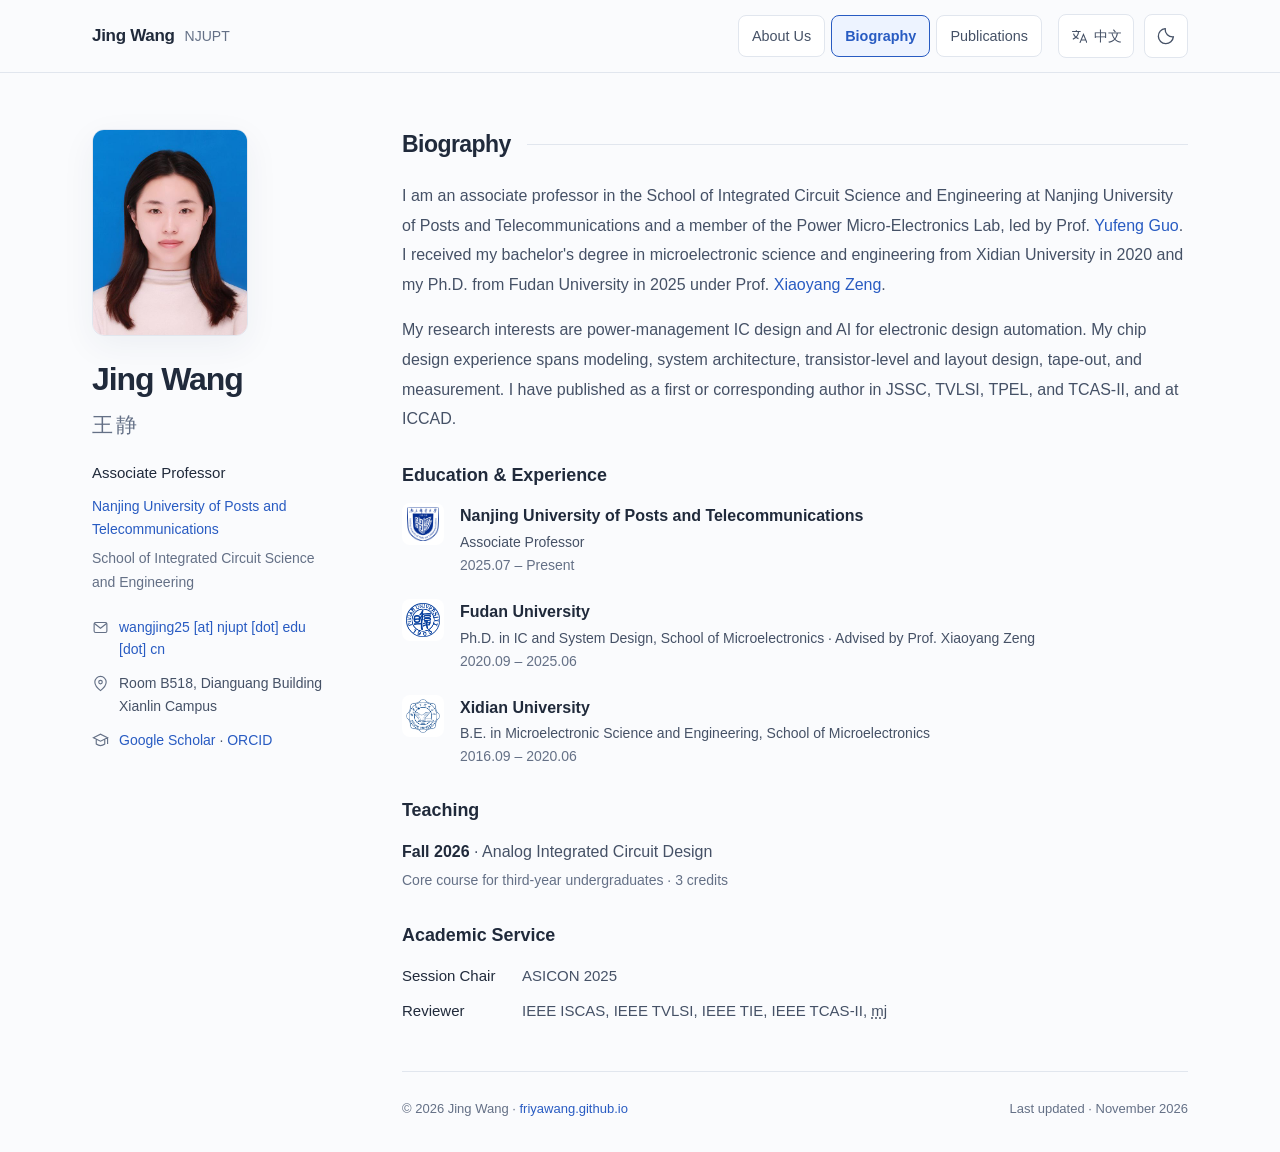
==== biography/index.html @ 891da5ff "Split the site into About, Biography and Publications with shared header navigation" ====
<!DOCTYPE html>
<html lang="en" data-theme="light" data-lang="en">
<head>
  <meta charset="utf-8">
  <meta name="viewport" content="width=device-width, initial-scale=1">
  <meta name="description" content="Biography, education, teaching, and academic service of Jing Wang, associate professor at NJUPT.">
  <meta name="color-scheme" content="light dark">
  <meta name="theme-color" content="#fafbfd">
  <meta property="og:type" content="profile">
  <meta property="og:title" content="Biography · 个人简介 | Jing Wang">
  <meta property="og:description" content="Biography, education, teaching, and academic service of Jing Wang, associate professor at NJUPT.">
  <meta property="og:url" content="https://friyawang.github.io/biography/">
  <meta property="og:image" content="https://friyawang.github.io/images/wj-avatar.jpg">
  <meta name="twitter:card" content="summary">
  <link rel="canonical" href="https://friyawang.github.io/biography/">
  <title>Biography · 个人简介 | Jing Wang</title>
  
  <script>
  (() => {
    let theme = 'system', lang = 'en';
    try { theme = localStorage.getItem('jw-theme') || theme; lang = localStorage.getItem('jw-language') || lang; } catch (_) {}
    if (!['light','dark','system'].includes(theme)) theme = 'system';
    if (!['en','zh'].includes(lang)) lang = 'en';
    const root = document.documentElement;
    root.dataset.themePreference = theme;
    root.dataset.theme = theme === 'system' ? (window.matchMedia('(prefers-color-scheme: dark)').matches ? 'dark' : 'light') : theme;
    root.dataset.lang = lang;
    root.lang = lang === 'zh' ? 'zh-CN' : 'en';
  })();
  </script>
  <style>
    :root { color-scheme:light; --bg:#fafbfd; --surface:#fff; --ink:#202a3b; --text:#455166; --muted:#647086; --line:#e1e6ee; --accent:#285bc2; --accent-soft:#edf3ff; --hover:#f0f3f8; --shadow:0 10px 34px rgba(23,43,77,.06); --tag:#f0f3f7; }
    :root[data-theme="dark"] { color-scheme:dark; --bg:#121720; --surface:#19212d; --ink:#eaf0f8; --text:#bac5d6; --muted:#93a1b7; --line:#2d3746; --accent:#91b8ff; --accent-soft:#202f48; --hover:#202a38; --shadow:0 10px 34px rgba(0,0,0,.12); --tag:#222d3c; }
    *,*::before,*::after { box-sizing:border-box; }
    html { scroll-behavior:smooth; scroll-padding-top:100px; }
    body { margin:0; font-family:-apple-system,BlinkMacSystemFont,"Segoe UI",Inter,"Noto Sans",Arial,"PingFang SC","Microsoft YaHei",sans-serif; font-size:16px; line-height:1.75; background:var(--bg); color:var(--text); -webkit-font-smoothing:antialiased; }
    button { font:inherit; }
    a { color:var(--accent); text-decoration:none; text-underline-offset:4px; }
    a:hover { text-decoration:underline; }
    button,a { -webkit-tap-highlight-color:transparent; }
    :focus-visible { outline:3px solid var(--accent); outline-offset:4px; border-radius:4px; }
    p { margin:0 0 16px; }
    strong { color:var(--ink); font-weight:600; }
    h1,h2,h3,h4,h5 { color:var(--ink); font-weight:650; }
    [data-lang="en"] .lang-zh,[data-lang="zh"] .lang-en { display:none !important; }
    .skip-link { position:fixed; left:20px; top:-80px; z-index:20; background:var(--surface); padding:10px 16px; border:1px solid var(--line); }
    .skip-link:focus { top:12px; }
    .topbar { position:sticky; top:0; z-index:10; background:var(--bg); border-bottom:1px solid var(--line); }
    .topbar-inner { max-width:1160px; margin:auto; min-height:72px; padding:12px 32px; display:flex; align-items:center; gap:16px; }
    .wordmark { color:var(--ink); font-weight:650; font-size:17px; letter-spacing:-.3px; white-space:nowrap; }
    .wordmark span { margin-left:10px; color:var(--muted); font-size:14px; font-weight:400; letter-spacing:0; }
    .page-nav { display:flex; align-items:center; gap:6px; margin-inline-start:auto; }
    .page-nav a { display:flex; justify-content:center; align-items:center; min-height:42px; padding:5px 13px; border:1px solid var(--line); border-radius:8px; background:var(--surface); color:var(--text); font-size:.9rem; font-weight:500; line-height:1.25; text-align:center; }
    .page-nav a:hover { color:var(--accent); border-color:var(--accent); text-decoration:none; }
    .page-nav a[aria-current="page"] { color:var(--accent); border-color:var(--accent); background:var(--accent-soft); font-weight:650; }
    .toolbar { display:flex; align-items:center; gap:10px; }
    .control { display:flex; align-items:center; gap:7px; min-height:44px; padding:5px 11px; color:var(--text); background:var(--surface); border:1px solid var(--line); border-radius:8px; cursor:pointer; font-size:14px; }
    .control:hover { background:var(--hover); }
    .control svg { width:17px; height:17px; stroke:currentColor; fill:none; stroke-width:1.6; flex:none; }
    .theme-toggle { width:44px; height:44px; padding:0; justify-content:center; }
    .theme-toggle svg { width:20px; height:20px; }
    .theme-icon-sun { display:none; }
    [data-theme="dark"] .theme-icon-sun { display:block; }
    [data-theme="dark"] .theme-icon-moon { display:none; }
    .layout { max-width:1160px; margin:0 auto; padding:56px 32px 0; display:grid; grid-template-columns:238px minmax(0,1fr); gap:72px; align-items:start; }
    .profile { position:sticky; top:112px; }
    .portrait { display:block; width:156px; height:auto; max-width:100%; border-radius:12px; border:1px solid var(--line); margin:0 0 24px; box-shadow:var(--shadow); }
    .profile h1 { font-size:32px; line-height:1.2; letter-spacing:-1.1px; margin:0 0 8px; }
    .native-name { font-size:21px; font-weight:400; letter-spacing:.12em; color:var(--muted); margin:0 0 18px; }
    .position { font-size:15px; line-height:1.65; color:var(--ink); margin:0 0 9px; }
    .affiliation { font-size:14px; line-height:1.65; margin-bottom:22px; }
    .affiliation .school { display:block; color:var(--muted); margin-top:6px; }
    .contact-list { display:grid; gap:12px; font-style:normal; font-size:14px; line-height:1.6; }
    .contact-line { display:flex; gap:10px; align-items:flex-start; }
    .contact-line svg { width:17px; height:17px; margin-top:3px; flex:none; fill:none; stroke:var(--muted); stroke-width:1.6; }
    .contact-line a { overflow-wrap:anywhere; }
    main { min-width:0; }
    section { margin:0 0 46px; }
    .section-title { font-size:23px; line-height:1.35; letter-spacing:-.55px; margin:0 0 21px; display:flex; align-items:center; gap:16px; }
    .section-title::after { content:""; height:1px; flex:1; background:var(--line); }
    .intro { font-size:16px; line-height:1.85; }
    .research-heading { margin:24px 0 8px; font-size:1.08rem; }
    .research-list { margin:0; padding-inline-start:1.6em; font-size:1rem; }
    .research-list li { padding-inline-start:.25em; margin-bottom:8px; }
    .research-list li::marker { color:var(--muted); }
    .opportunities { border-left:3px solid var(--accent); padding:14px 18px; background:var(--accent-soft); border-radius:0 8px 8px 0; margin-top:24px; }
    .opportunities h3 { font-size:16px; margin:0 0 5px; }
    .opportunities p { font-size:1rem; line-height:1.75; margin:0; }
    .opportunities p + p { margin-top:8px; }
    .news-list { list-style:none; margin:0; padding:0; }
    .news-list li { display:grid; grid-template-columns:78px minmax(0,1fr); gap:16px; margin:0 0 16px; font-size:15px; line-height:1.75; }
    .news-list time { color:var(--muted); font-size:14px; font-variant-numeric:tabular-nums; padding-top:1px; }
    .experience { display:grid; gap:22px; }
    .experience-item { display:grid; grid-template-columns:42px minmax(0,1fr); gap:16px; align-items:start; }
    .institution-logo { width:42px; height:42px; object-fit:contain; background:#fff; padding:4px; border-radius:8px; }
    .experience-item h4 { font-size:16px; line-height:1.6; margin:0 0 2px; }
    .experience-item p { font-size:14px; line-height:1.65; margin:0; }
    .experience-date { font-size:13px; color:var(--muted); font-variant-numeric:tabular-nums; }
    .plain-list { margin:0; padding-left:19px; }
    .plain-list li { padding-left:3px; margin-bottom:10px; font-size:15px; line-height:1.75; }
    .subheading { font-size:16px; margin:22px 0 12px; }
    .section-block { margin-top:26px; }
    .section-block > h3 { margin:0 0 12px; font-size:1.12rem; }
    .service-list { display:grid; grid-template-columns:104px 1fr; gap:9px 16px; font-size:15px; margin:0; }
    .service-list dt { font-weight:500; color:var(--ink); }
    .service-list dd { margin:0; }
    .publication-note { color:var(--muted); font-size:14px; margin:-6px 0 10px; }
    .publication-topics { display:flex; flex-wrap:wrap; gap:8px 20px; margin:14px 0 28px; font-size:14px; }
    .publication-group + .publication-group { margin-top:36px; }
    .publication-group-title { font-size:19px; line-height:1.5; margin:0 0 4px; padding-left:13px; border-left:3px solid var(--accent); }
    .publication { border-bottom:1px solid var(--line); padding:24px 0; }
    .publication:last-child { border-bottom:0; }
    .pub-title { font-size:17px; line-height:1.6; margin:0 0 7px; font-weight:600; letter-spacing:-.15px; overflow-wrap:anywhere; }
    .pub-title a { color:inherit; }
    .pub-venue { color:var(--accent); font-size:.88em; font-weight:500; white-space:nowrap; margin-inline-end:.16em; }
    .pub-title a:hover,.pub-title a:focus-visible { color:var(--accent); }
    .pub-authors { font-size:14px; line-height:1.8; margin:0 0 4px; }
    .publication[lang="zh-CN"] .pub-authors { word-break:keep-all; }
    .author-role {
      display:inline-block; vertical-align:baseline; white-space:nowrap;
      margin-inline-start:.25em; padding:.05em .55em; border-radius:5px;
      color:var(--accent); background:var(--accent-soft); font-size:12px; line-height:1.5; font-weight:600;
    }
    .pub-citation { font-size:13px; color:var(--muted); line-height:1.7; margin:0 0 10px; }
    sup { font-size:.75em; }
    .pub-links { display:flex; flex-wrap:wrap; align-items:center; gap:4px 16px; margin:0; }
    .resource-link { display:inline-block; font-size:14px; font-weight:500; text-decoration:underline; }
    .pdf-link { border:1px solid var(--line); border-radius:4px; padding:1px 7px; text-decoration:none; }
    .pdf-link:hover,.pdf-link:focus-visible { border-color:var(--accent); background:var(--accent-soft); text-decoration:none; }
    .site-footer { margin-top:10px; padding:26px 0 32px; border-top:1px solid var(--line); display:flex; flex-wrap:wrap; justify-content:space-between; gap:12px; color:var(--muted); font-size:13px; }
    .site-footer p { margin:0; }
    .sr-only { position:absolute; width:1px; height:1px; padding:0; margin:-1px; overflow:hidden; clip:rect(0,0,0,0); white-space:nowrap; border:0; }
    @media (min-width:881px) and (max-height:780px) { .profile { position:static; } }
    @media (max-width:1050px) { .layout { gap:46px; grid-template-columns:220px minmax(0,1fr); } }
    @media (max-width:880px) {
      .layout { grid-template-columns:minmax(0,1fr); gap:40px; max-width:760px; padding-top:34px; }
      .profile { position:static; display:grid; grid-template-columns:140px minmax(0,1fr); column-gap:28px; }
      .portrait { grid-column:1; grid-row:1/5; width:140px; margin:0; }
      .profile-heading,.affiliation,.contact-list { grid-column:2; }
      .profile h1 { font-size:30px; }
      .native-name { margin-bottom:12px; font-size:18px; }
      .position { margin-bottom:7px; }
      .affiliation { margin-bottom:16px; }
      .contact-list { gap:9px; }
    }
    @media (max-width:720px) {
      html { scroll-padding-top:126px; }
      .topbar-inner { display:grid; grid-template-columns:minmax(0,1fr) auto; gap:6px 12px; padding:8px 20px 10px; }
      .toolbar { grid-row:1; grid-column:2; }
      .page-nav { grid-column:1/-1; grid-row:2; display:grid; grid-template-columns:repeat(3,minmax(0,1fr)); margin:0; }
      .page-nav a { min-height:40px; padding-inline:4px; font-size:.875rem; }
    }
    @media (max-width:560px) {
      .wordmark { font-size:15px; }
      .wordmark span { display:none; }
      .toolbar { gap:7px; }
      .control { font-size:14px; padding-left:9px; padding-right:9px; }
      .theme-control { padding-right:25px; }
      .theme-control select { max-width:94px; font-size:14px; }
      .layout { padding:28px 20px 0; gap:34px; }
      .profile { grid-template-columns:100px minmax(0,1fr); gap:0 20px; }
      .portrait { width:100px; grid-row:1/3; border-radius:9px; }
      .profile h1 { font-size:28px; }
      .native-name { font-size:17px; margin-bottom:12px; }
      .position { font-size:14px; }
      .affiliation { grid-column:1/-1; margin-top:18px; margin-bottom:14px; }
      .contact-list { grid-column:1/-1; font-size:14px; }
      .section-title { font-size:21px; }
      section { margin-bottom:36px; }
      .news-list li { grid-template-columns:66px minmax(0,1fr); gap:12px; }
      .news-list time { font-size:14px; }
      .pub-title { font-size:16px; }
      .publication { padding:22px 0; }
      .service-list { grid-template-columns:88px 1fr; gap:9px 12px; }
    }
    @media screen and (max-width:880px) {
      body:is([data-page="biography"],[data-page="publications"]) .profile { display:flex; align-items:center; gap:14px; }
      body:is([data-page="biography"],[data-page="publications"]) .portrait { width:60px; margin:0; }
      body:is([data-page="biography"],[data-page="publications"]) .profile-heading { display:grid; grid-template-columns:auto auto; align-items:baseline; column-gap:8px; }
      body:is([data-page="biography"],[data-page="publications"]) .profile h1 { font-size:1.375rem; margin:0; }
      body:is([data-page="biography"],[data-page="publications"]) .native-name { font-size:1rem; margin:0; }
      body:is([data-page="biography"],[data-page="publications"]) .position { grid-column:1/-1; margin:0; }
      body:is([data-page="biography"],[data-page="publications"]) :is(.affiliation,.contact-list) { display:none; }
    }
    @media (prefers-reduced-motion:reduce) { html { scroll-behavior:auto; } }
    @media print {
      :root,:root[data-theme="dark"] { --bg:#fff; --surface:#fff; --ink:#111; --text:#222; --muted:#555; --line:#ccc; --accent:#164493; --accent-soft:#fff; --tag:#fff; }
      .topbar,.skip-link { display:none; }
      .layout { display:block; padding:0; }
      .profile { position:static; margin-bottom:24px; }
      .portrait { width:90px; float:right; }
      .publication { break-inside:avoid; }
      .site-footer { padding:10px 0; }
    }
  </style>
  <script type="application/ld+json">{"@context": "https://schema.org", "@type": "Person", "name": "Jing Wang", "alternateName": "王静", "url": "https://friyawang.github.io/", "image": "https://friyawang.github.io/images/wj-avatar.jpg", "email": "wangjing25@njupt.edu.cn", "jobTitle": "Associate Professor", "affiliation": {"@type": "Organization", "name": "Nanjing University of Posts and Telecommunications"}, "sameAs": ["https://scholar.google.com/citations?user=YH18iEsAAAAJ", "https://orcid.org/0000-0003-3136-4299", "https://ic.njupt.edu.cn/wj1/main.htm"]}</script>
</head>
<body data-page="biography">
  <a class="skip-link" href="#main"><span class="lang-en" lang="en">Skip to content</span><span class="lang-zh" lang="zh-CN">跳转至正文</span></a>
  <header class="topbar"><div class="topbar-inner">
    <a class="wordmark" href="/">Jing Wang<span>NJUPT</span></a>
    <nav class="page-nav" aria-label="Main navigation"><a href="/"><span class="lang-en" lang="en">About Us</span><span class="lang-zh" lang="zh-CN">关于我们</span></a><a href="/biography/" aria-current="page"><span class="lang-en" lang="en">Biography</span><span class="lang-zh" lang="zh-CN">个人简介</span></a><a href="/publications/"><span class="lang-en" lang="en">Publications</span><span class="lang-zh" lang="zh-CN">论文</span></a></nav>
    <div class="toolbar">
      <button class="control" id="language-toggle" type="button" aria-label="Switch to Chinese"><svg viewBox="0 0 24 24" aria-hidden="true"><path d="M3 5h12M9 3v2m3 0c0 6-4 9-8 11m1-8c1 4 4 6 7 7m2 6 5-12 5 12m-8-4h6"/></svg><span id="language-label">中文</span></button>
      <button class="control theme-toggle" id="theme-toggle" type="button" aria-label="Switch to dark mode" title="Switch to dark mode"><svg class="theme-icon-sun" viewBox="0 0 24 24" aria-hidden="true"><circle cx="12" cy="12" r="4"/><path d="M12 2v2m0 16v2M2 12h2m16 0h2M5 5l1.5 1.5m11 11L19 19M5 19l1.5-1.5m11-11L19 5"/></svg><svg class="theme-icon-moon" viewBox="0 0 24 24" aria-hidden="true"><path d="M20.8 13A9 9 0 0 1 11 3.2 9 9 0 1 0 20.8 13Z"/></svg></button>
    </div>
  </div></header>
  <div class="layout">
    <aside class="profile" aria-label="Profile">
      <img class="portrait" src="https://friyawang.github.io/images/wj-avatar.jpg" alt="Jing Wang" width="156" fetchpriority="high">
      <div class="profile-heading"><h1>Jing Wang</h1><p class="native-name" lang="zh-CN">王静</p><p class="position"><span class="lang-en" lang="en">Associate Professor</span><span class="lang-zh" lang="zh-CN">副教授</span></p></div>
      <p class="affiliation"><a href="https://www.njupt.edu.cn/" target="_blank" rel="noopener noreferrer"><span class="lang-en" lang="en">Nanjing University of Posts and Telecommunications</span><span class="lang-zh" lang="zh-CN">南京邮电大学</span></a><span class="school"><span class="lang-en" lang="en">School of Integrated Circuit Science and Engineering</span><span class="lang-zh" lang="zh-CN">集成电路科学与工程学院</span></span></p>
      <address class="contact-list">
        <div class="contact-line"><svg viewBox="0 0 24 24" aria-hidden="true"><rect x="3" y="5" width="18" height="14" rx="2"/><path d="m3 6 9 7 9-7"/></svg><a href="mailto:wangjing25@njupt.edu.cn">wangjing25 [at] njupt [dot] edu [dot] cn</a></div>
        <div class="contact-line"><svg viewBox="0 0 24 24" aria-hidden="true"><path d="M20 10c0 6-8 12-8 12S4 16 4 10a8 8 0 1 1 16 0Z"/><circle cx="12" cy="10" r="2.5"/></svg><span><span class="lang-en" lang="en">Room B518, Dianguang Building<br>Xianlin Campus</span><span class="lang-zh" lang="zh-CN">仙林校区<br>电光学科楼 B518</span></span></div>
        <div class="contact-line"><svg viewBox="0 0 24 24" aria-hidden="true"><path d="m2 8 10-5 10 5-10 5Zm4 3v6c4 3 8 3 12 0v-6m4-3v9"/></svg><span><a href="https://scholar.google.com/citations?hl=en&amp;user=YH18iEsAAAAJ" target="_blank" rel="noopener noreferrer">Google Scholar</a> <span aria-hidden="true">·</span> <a href="https://orcid.org/0000-0003-3136-4299" title="ORCID iD: 0000-0003-3136-4299" target="_blank" rel="me noopener noreferrer">ORCID</a></span></div>
      </address>
    </aside>
    <main id="main">
      <section id="biography" aria-labelledby="biography-title">
        <h2 class="section-title" id="biography-title"><span class="lang-en" lang="en">Biography</span><span class="lang-zh" lang="zh-CN">个人简介</span></h2>
        <div class="intro lang-en" lang="en">
          <p>I am an associate professor in the School of Integrated Circuit Science and Engineering at Nanjing University of Posts and Telecommunications and a member of the Power Micro-Electronics Lab, led by Prof. <a href="https://yjs.njupt.edu.cn/dsgl/nocontrol/college/dsfcxq.htm?dsJbxxId=9B9D05C52B4F2DCFE050007F01006EFE" target="_blank" rel="noopener noreferrer">Yufeng Guo</a>. I received my bachelor's degree in microelectronic science and engineering from Xidian University in 2020 and my Ph.D. from Fudan University in 2025 under Prof. <a href="https://sme.fudan.edu.cn/60/76/c31158a352374/page.htm" target="_blank" rel="noopener noreferrer">Xiaoyang Zeng</a>.</p>
          <p>My research interests are power-management IC design and AI for electronic design automation. My chip design experience spans modeling, system architecture, transistor-level and layout design, tape-out, and measurement. I have published as a first or corresponding author in JSSC, TVLSI, TPEL, and TCAS-II, and at ICCAD.</p>
        </div>
        <div class="intro lang-zh" lang="zh-CN">
          <p>王静，南京邮电大学集成电路科学与工程学院副教授，<a href="https://yjs.njupt.edu.cn/dsgl/nocontrol/college/dsfcxq.htm?dsJbxxId=9B9D05C52B4F2DCFE050007F01006EFE" target="_blank" rel="noopener noreferrer">郭宇锋</a>教授负责的功率微电子实验室（PMEL）成员。2020 年获西安电子科技大学微电子科学与工程专业学士学位，2025 年获复旦大学博士学位，师从<a href="https://sme.fudan.edu.cn/60/76/c31158a352374/page.htm" target="_blank" rel="noopener noreferrer">曾晓洋</a>教授。</p>
          <p>主要研究电源管理芯片设计与大模型辅助的电子设计自动化。具有模拟与电源管理芯片从理论建模、系统架构、晶体管级电路与版图设计到流片测试的完整研发经验。以第一作者或通讯作者在 JSSC、TVLSI、TPEL、TCAS-II、ICCAD 等期刊和会议发表论文。</p>
        </div>
        <div class="section-block" id="experience"><h3 id="experience-title"><span class="lang-en" lang="en">Education & Experience</span><span class="lang-zh" lang="zh-CN">教育与工作经历</span></h3><div class="experience">
          <div class="experience-item"><img class="institution-logo" src="https://friyawang.github.io/images/njupt.png" alt="NJUPT" width="42" height="42" loading="lazy"><div><h4><span class="lang-en" lang="en">Nanjing University of Posts and Telecommunications</span><span class="lang-zh" lang="zh-CN">南京邮电大学</span></h4><p><span class="lang-en" lang="en">Associate Professor</span><span class="lang-zh" lang="zh-CN">副教授</span></p><p class="experience-date"><span class="lang-en" lang="en">2025.07 – Present</span><span class="lang-zh" lang="zh-CN">2025.07 – 至今</span></p></div></div>
          <div class="experience-item"><img class="institution-logo" src="https://friyawang.github.io/images/fdu.png" alt="Fudan University" width="42" height="42" loading="lazy"><div><h4><span class="lang-en" lang="en">Fudan University</span><span class="lang-zh" lang="zh-CN">复旦大学</span></h4><p><span class="lang-en" lang="en">Ph.D. in IC and System Design, School of Microelectronics · Advised by Prof. Xiaoyang Zeng</span><span class="lang-zh" lang="zh-CN">微电子学院 · 集成电路与系统设计博士 · 导师曾晓洋教授</span></p><p class="experience-date">2020.09 – 2025.06</p></div></div>
          <div class="experience-item"><img class="institution-logo" src="https://friyawang.github.io/images/xdu.png" alt="Xidian University" width="42" height="42" loading="lazy"><div><h4><span class="lang-en" lang="en">Xidian University</span><span class="lang-zh" lang="zh-CN">西安电子科技大学</span></h4><p><span class="lang-en" lang="en">B.E. in Microelectronic Science and Engineering, School of Microelectronics</span><span class="lang-zh" lang="zh-CN">微电子学院 · 微电子科学与工程学士</span></p><p class="experience-date">2016.09 – 2020.06</p></div></div>
        </div></div>
        <div class="section-block" id="teaching"><h3 id="teaching-title"><span class="lang-en" lang="en">Teaching</span><span class="lang-zh" lang="zh-CN">教学</span></h3><p><span class="lang-en" lang="en"><strong>Fall 2026</strong> · Analog Integrated Circuit Design<br><span class="publication-note">Core course for third-year undergraduates · 3 credits</span></span><span class="lang-zh" lang="zh-CN"><strong>2026 年秋季</strong> · 模拟集成电路设计<br><span class="publication-note">本科三年级专业核心课程 · 3 学分</span></span></p></div>
        <div class="section-block" id="service"><h3 id="service-title"><span class="lang-en" lang="en">Academic Service</span><span class="lang-zh" lang="zh-CN">学术服务</span></h3><dl class="service-list"><dt><span class="lang-en" lang="en">Session Chair</span><span class="lang-zh" lang="zh-CN">分会场主席</span></dt><dd>ASICON 2025</dd><dt><span class="lang-en" lang="en">Reviewer</span><span class="lang-zh" lang="zh-CN">审稿服务</span></dt><dd>IEEE ISCAS, IEEE TVLSI, IEEE TIE, IEEE TCAS-II, <abbr title="Microelectronics Journal">mj</abbr></dd></dl></div>
      </section>
      <footer class="site-footer"><p>© 2026 Jing Wang · <a href="https://friyawang.github.io/">friyawang.github.io</a></p><p><span class="lang-en" lang="en">Last updated · November 2026</span><span class="lang-zh" lang="zh-CN">最后更新 · 2026 年 11 月</span></p></footer>
    </main>
  </div>
  <script>
  (() => {
    const root = document.documentElement;
    const themeButton = document.getElementById('theme-toggle');
    const languageButton = document.getElementById('language-toggle');
    const languageLabel = document.getElementById('language-label');
    const colorMeta = document.querySelector('meta[name="theme-color"]');
    const systemTheme = window.matchMedia('(prefers-color-scheme: dark)');
    const persist = (key,value) => { try { localStorage.setItem(key,value); } catch (_) {} };
    function updateThemeButton() {
      const dark = root.dataset.theme === 'dark';
      const label = root.dataset.lang === 'zh'
        ? (dark ? '开灯：切换到日间模式' : '关灯：切换到夜间模式')
        : (dark ? 'Switch to light mode' : 'Switch to dark mode');
      themeButton.setAttribute('aria-label',label);
      themeButton.setAttribute('title',label);
    }
    function applyTheme(preference) {
      root.dataset.themePreference = preference;
      root.dataset.theme = preference === 'system' ? (systemTheme.matches ? 'dark' : 'light') : preference;
      colorMeta.content = root.dataset.theme === 'dark' ? '#121720' : '#fafbfd';
      updateThemeButton();
    }
    function applyLanguage(lang) {
      root.dataset.lang = lang;
      root.lang = lang === 'zh' ? 'zh-CN' : 'en';
      languageLabel.textContent = lang === 'zh' ? 'EN' : '中文';
      languageButton.setAttribute('aria-label', lang === 'zh' ? 'Switch to English' : '切换到中文');
      updateThemeButton();
    }
    themeButton.addEventListener('click', () => {
      const theme = root.dataset.theme === 'dark' ? 'light' : 'dark';
      applyTheme(theme);
      persist('jw-theme',theme);
    });
    languageButton.addEventListener('click', () => {
      const lang = root.dataset.lang === 'en' ? 'zh' : 'en';
      applyLanguage(lang);
      persist('jw-language',lang);
    });
    const onSystemThemeChange = () => { if (root.dataset.themePreference === 'system') applyTheme('system'); };
    if (systemTheme.addEventListener) systemTheme.addEventListener('change',onSystemThemeChange);
    else if (systemTheme.addListener) systemTheme.addListener(onSystemThemeChange);
    applyTheme(root.dataset.themePreference || 'system');
    applyLanguage(root.dataset.lang || 'en');
  })();
  </script>
</body>
</html>
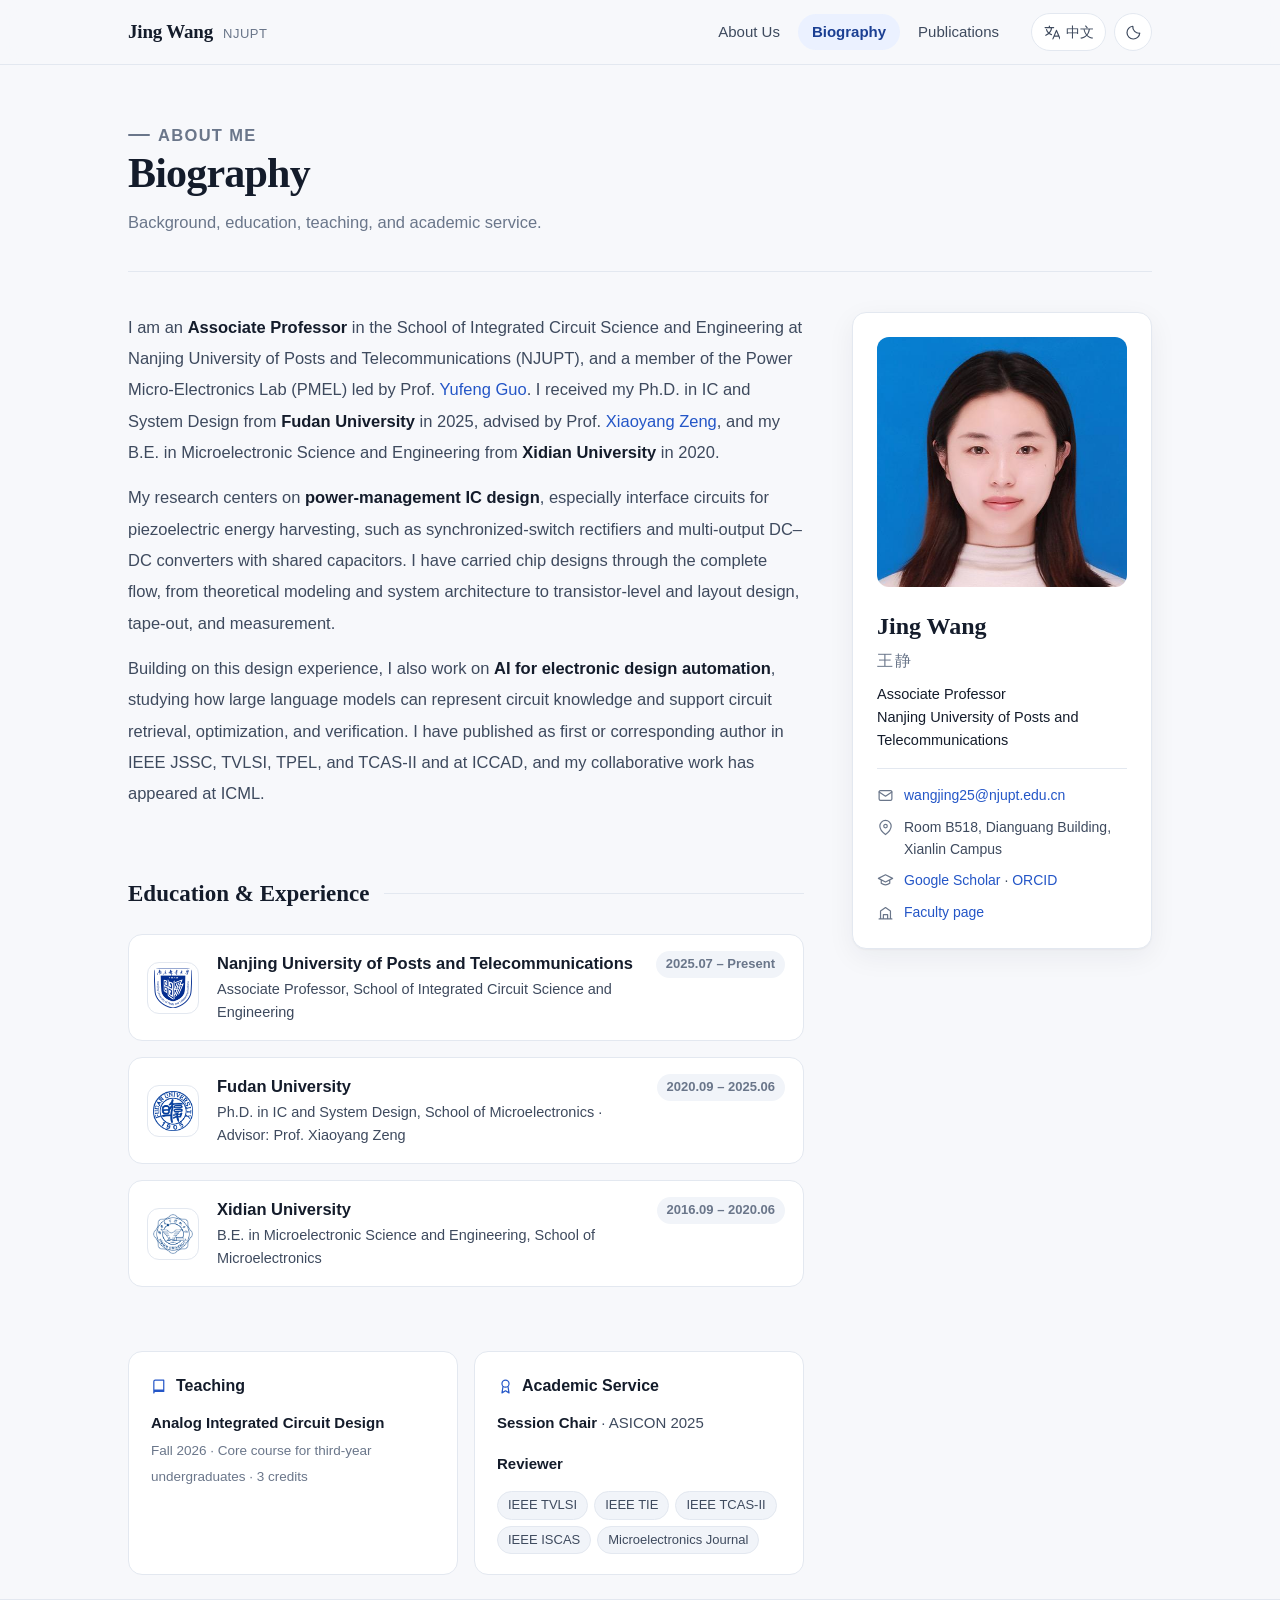
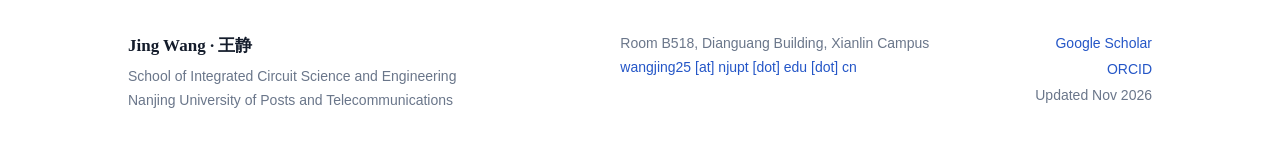
==== commit a06d92a1: "Redesign site with hero, research cards, news timeline and venue badges; rewrite About Us and biogra" ====
--- a/biography/index.html
+++ b/biography/index.html
@@ -5,7 +5,7 @@
   <meta name="viewport" content="width=device-width, initial-scale=1">
   <meta name="description" content="Biography, education, teaching, and academic service of Jing Wang, associate professor at NJUPT.">
   <meta name="color-scheme" content="light dark">
-  <meta name="theme-color" content="#fafbfd">
+  <meta name="theme-color" content="#f7f8fb">
   <meta property="og:type" content="profile">
   <meta property="og:title" content="Biography · 个人简介 | Jing Wang">
   <meta property="og:description" content="Biography, education, teaching, and academic service of Jing Wang, associate professor at NJUPT.">
@@ -14,7 +14,6 @@
   <meta name="twitter:card" content="summary">
   <link rel="canonical" href="https://friyawang.github.io/biography/">
   <title>Biography · 个人简介 | Jing Wang</title>
-  
   <script>
   (() => {
     let theme = 'system', lang = 'en';
@@ -28,172 +27,8 @@
     root.lang = lang === 'zh' ? 'zh-CN' : 'en';
   })();
   </script>
-  <style>
-    :root { color-scheme:light; --bg:#fafbfd; --surface:#fff; --ink:#202a3b; --text:#455166; --muted:#647086; --line:#e1e6ee; --accent:#285bc2; --accent-soft:#edf3ff; --hover:#f0f3f8; --shadow:0 10px 34px rgba(23,43,77,.06); --tag:#f0f3f7; }
-    :root[data-theme="dark"] { color-scheme:dark; --bg:#121720; --surface:#19212d; --ink:#eaf0f8; --text:#bac5d6; --muted:#93a1b7; --line:#2d3746; --accent:#91b8ff; --accent-soft:#202f48; --hover:#202a38; --shadow:0 10px 34px rgba(0,0,0,.12); --tag:#222d3c; }
-    *,*::before,*::after { box-sizing:border-box; }
-    html { scroll-behavior:smooth; scroll-padding-top:100px; }
-    body { margin:0; font-family:-apple-system,BlinkMacSystemFont,"Segoe UI",Inter,"Noto Sans",Arial,"PingFang SC","Microsoft YaHei",sans-serif; font-size:16px; line-height:1.75; background:var(--bg); color:var(--text); -webkit-font-smoothing:antialiased; }
-    button { font:inherit; }
-    a { color:var(--accent); text-decoration:none; text-underline-offset:4px; }
-    a:hover { text-decoration:underline; }
-    button,a { -webkit-tap-highlight-color:transparent; }
-    :focus-visible { outline:3px solid var(--accent); outline-offset:4px; border-radius:4px; }
-    p { margin:0 0 16px; }
-    strong { color:var(--ink); font-weight:600; }
-    h1,h2,h3,h4,h5 { color:var(--ink); font-weight:650; }
-    [data-lang="en"] .lang-zh,[data-lang="zh"] .lang-en { display:none !important; }
-    .skip-link { position:fixed; left:20px; top:-80px; z-index:20; background:var(--surface); padding:10px 16px; border:1px solid var(--line); }
-    .skip-link:focus { top:12px; }
-    .topbar { position:sticky; top:0; z-index:10; background:var(--bg); border-bottom:1px solid var(--line); }
-    .topbar-inner { max-width:1160px; margin:auto; min-height:72px; padding:12px 32px; display:flex; align-items:center; gap:16px; }
-    .wordmark { color:var(--ink); font-weight:650; font-size:17px; letter-spacing:-.3px; white-space:nowrap; }
-    .wordmark span { margin-left:10px; color:var(--muted); font-size:14px; font-weight:400; letter-spacing:0; }
-    .page-nav { display:flex; align-items:center; gap:6px; margin-inline-start:auto; }
-    .page-nav a { display:flex; justify-content:center; align-items:center; min-height:42px; padding:5px 13px; border:1px solid var(--line); border-radius:8px; background:var(--surface); color:var(--text); font-size:.9rem; font-weight:500; line-height:1.25; text-align:center; }
-    .page-nav a:hover { color:var(--accent); border-color:var(--accent); text-decoration:none; }
-    .page-nav a[aria-current="page"] { color:var(--accent); border-color:var(--accent); background:var(--accent-soft); font-weight:650; }
-    .toolbar { display:flex; align-items:center; gap:10px; }
-    .control { display:flex; align-items:center; gap:7px; min-height:44px; padding:5px 11px; color:var(--text); background:var(--surface); border:1px solid var(--line); border-radius:8px; cursor:pointer; font-size:14px; }
-    .control:hover { background:var(--hover); }
-    .control svg { width:17px; height:17px; stroke:currentColor; fill:none; stroke-width:1.6; flex:none; }
-    .theme-toggle { width:44px; height:44px; padding:0; justify-content:center; }
-    .theme-toggle svg { width:20px; height:20px; }
-    .theme-icon-sun { display:none; }
-    [data-theme="dark"] .theme-icon-sun { display:block; }
-    [data-theme="dark"] .theme-icon-moon { display:none; }
-    .layout { max-width:1160px; margin:0 auto; padding:56px 32px 0; display:grid; grid-template-columns:238px minmax(0,1fr); gap:72px; align-items:start; }
-    .profile { position:sticky; top:112px; }
-    .portrait { display:block; width:156px; height:auto; max-width:100%; border-radius:12px; border:1px solid var(--line); margin:0 0 24px; box-shadow:var(--shadow); }
-    .profile h1 { font-size:32px; line-height:1.2; letter-spacing:-1.1px; margin:0 0 8px; }
-    .native-name { font-size:21px; font-weight:400; letter-spacing:.12em; color:var(--muted); margin:0 0 18px; }
-    .position { font-size:15px; line-height:1.65; color:var(--ink); margin:0 0 9px; }
-    .affiliation { font-size:14px; line-height:1.65; margin-bottom:22px; }
-    .affiliation .school { display:block; color:var(--muted); margin-top:6px; }
-    .contact-list { display:grid; gap:12px; font-style:normal; font-size:14px; line-height:1.6; }
-    .contact-line { display:flex; gap:10px; align-items:flex-start; }
-    .contact-line svg { width:17px; height:17px; margin-top:3px; flex:none; fill:none; stroke:var(--muted); stroke-width:1.6; }
-    .contact-line a { overflow-wrap:anywhere; }
-    main { min-width:0; }
-    section { margin:0 0 46px; }
-    .section-title { font-size:23px; line-height:1.35; letter-spacing:-.55px; margin:0 0 21px; display:flex; align-items:center; gap:16px; }
-    .section-title::after { content:""; height:1px; flex:1; background:var(--line); }
-    .intro { font-size:16px; line-height:1.85; }
-    .research-heading { margin:24px 0 8px; font-size:1.08rem; }
-    .research-list { margin:0; padding-inline-start:1.6em; font-size:1rem; }
-    .research-list li { padding-inline-start:.25em; margin-bottom:8px; }
-    .research-list li::marker { color:var(--muted); }
-    .opportunities { border-left:3px solid var(--accent); padding:14px 18px; background:var(--accent-soft); border-radius:0 8px 8px 0; margin-top:24px; }
-    .opportunities h3 { font-size:16px; margin:0 0 5px; }
-    .opportunities p { font-size:1rem; line-height:1.75; margin:0; }
-    .opportunities p + p { margin-top:8px; }
-    .news-list { list-style:none; margin:0; padding:0; }
-    .news-list li { display:grid; grid-template-columns:78px minmax(0,1fr); gap:16px; margin:0 0 16px; font-size:15px; line-height:1.75; }
-    .news-list time { color:var(--muted); font-size:14px; font-variant-numeric:tabular-nums; padding-top:1px; }
-    .experience { display:grid; gap:22px; }
-    .experience-item { display:grid; grid-template-columns:42px minmax(0,1fr); gap:16px; align-items:start; }
-    .institution-logo { width:42px; height:42px; object-fit:contain; background:#fff; padding:4px; border-radius:8px; }
-    .experience-item h4 { font-size:16px; line-height:1.6; margin:0 0 2px; }
-    .experience-item p { font-size:14px; line-height:1.65; margin:0; }
-    .experience-date { font-size:13px; color:var(--muted); font-variant-numeric:tabular-nums; }
-    .plain-list { margin:0; padding-left:19px; }
-    .plain-list li { padding-left:3px; margin-bottom:10px; font-size:15px; line-height:1.75; }
-    .subheading { font-size:16px; margin:22px 0 12px; }
-    .section-block { margin-top:26px; }
-    .section-block > h3 { margin:0 0 12px; font-size:1.12rem; }
-    .service-list { display:grid; grid-template-columns:104px 1fr; gap:9px 16px; font-size:15px; margin:0; }
-    .service-list dt { font-weight:500; color:var(--ink); }
-    .service-list dd { margin:0; }
-    .publication-note { color:var(--muted); font-size:14px; margin:-6px 0 10px; }
-    .publication-topics { display:flex; flex-wrap:wrap; gap:8px 20px; margin:14px 0 28px; font-size:14px; }
-    .publication-group + .publication-group { margin-top:36px; }
-    .publication-group-title { font-size:19px; line-height:1.5; margin:0 0 4px; padding-left:13px; border-left:3px solid var(--accent); }
-    .publication { border-bottom:1px solid var(--line); padding:24px 0; }
-    .publication:last-child { border-bottom:0; }
-    .pub-title { font-size:17px; line-height:1.6; margin:0 0 7px; font-weight:600; letter-spacing:-.15px; overflow-wrap:anywhere; }
-    .pub-title a { color:inherit; }
-    .pub-venue { color:var(--accent); font-size:.88em; font-weight:500; white-space:nowrap; margin-inline-end:.16em; }
-    .pub-title a:hover,.pub-title a:focus-visible { color:var(--accent); }
-    .pub-authors { font-size:14px; line-height:1.8; margin:0 0 4px; }
-    .publication[lang="zh-CN"] .pub-authors { word-break:keep-all; }
-    .author-role {
-      display:inline-block; vertical-align:baseline; white-space:nowrap;
-      margin-inline-start:.25em; padding:.05em .55em; border-radius:5px;
-      color:var(--accent); background:var(--accent-soft); font-size:12px; line-height:1.5; font-weight:600;
-    }
-    .pub-citation { font-size:13px; color:var(--muted); line-height:1.7; margin:0 0 10px; }
-    sup { font-size:.75em; }
-    .pub-links { display:flex; flex-wrap:wrap; align-items:center; gap:4px 16px; margin:0; }
-    .resource-link { display:inline-block; font-size:14px; font-weight:500; text-decoration:underline; }
-    .pdf-link { border:1px solid var(--line); border-radius:4px; padding:1px 7px; text-decoration:none; }
-    .pdf-link:hover,.pdf-link:focus-visible { border-color:var(--accent); background:var(--accent-soft); text-decoration:none; }
-    .site-footer { margin-top:10px; padding:26px 0 32px; border-top:1px solid var(--line); display:flex; flex-wrap:wrap; justify-content:space-between; gap:12px; color:var(--muted); font-size:13px; }
-    .site-footer p { margin:0; }
-    .sr-only { position:absolute; width:1px; height:1px; padding:0; margin:-1px; overflow:hidden; clip:rect(0,0,0,0); white-space:nowrap; border:0; }
-    @media (min-width:881px) and (max-height:780px) { .profile { position:static; } }
-    @media (max-width:1050px) { .layout { gap:46px; grid-template-columns:220px minmax(0,1fr); } }
-    @media (max-width:880px) {
-      .layout { grid-template-columns:minmax(0,1fr); gap:40px; max-width:760px; padding-top:34px; }
-      .profile { position:static; display:grid; grid-template-columns:140px minmax(0,1fr); column-gap:28px; }
-      .portrait { grid-column:1; grid-row:1/5; width:140px; margin:0; }
-      .profile-heading,.affiliation,.contact-list { grid-column:2; }
-      .profile h1 { font-size:30px; }
-      .native-name { margin-bottom:12px; font-size:18px; }
-      .position { margin-bottom:7px; }
-      .affiliation { margin-bottom:16px; }
-      .contact-list { gap:9px; }
-    }
-    @media (max-width:720px) {
-      html { scroll-padding-top:126px; }
-      .topbar-inner { display:grid; grid-template-columns:minmax(0,1fr) auto; gap:6px 12px; padding:8px 20px 10px; }
-      .toolbar { grid-row:1; grid-column:2; }
-      .page-nav { grid-column:1/-1; grid-row:2; display:grid; grid-template-columns:repeat(3,minmax(0,1fr)); margin:0; }
-      .page-nav a { min-height:40px; padding-inline:4px; font-size:.875rem; }
-    }
-    @media (max-width:560px) {
-      .wordmark { font-size:15px; }
-      .wordmark span { display:none; }
-      .toolbar { gap:7px; }
-      .control { font-size:14px; padding-left:9px; padding-right:9px; }
-      .theme-control { padding-right:25px; }
-      .theme-control select { max-width:94px; font-size:14px; }
-      .layout { padding:28px 20px 0; gap:34px; }
-      .profile { grid-template-columns:100px minmax(0,1fr); gap:0 20px; }
-      .portrait { width:100px; grid-row:1/3; border-radius:9px; }
-      .profile h1 { font-size:28px; }
-      .native-name { font-size:17px; margin-bottom:12px; }
-      .position { font-size:14px; }
-      .affiliation { grid-column:1/-1; margin-top:18px; margin-bottom:14px; }
-      .contact-list { grid-column:1/-1; font-size:14px; }
-      .section-title { font-size:21px; }
-      section { margin-bottom:36px; }
-      .news-list li { grid-template-columns:66px minmax(0,1fr); gap:12px; }
-      .news-list time { font-size:14px; }
-      .pub-title { font-size:16px; }
-      .publication { padding:22px 0; }
-      .service-list { grid-template-columns:88px 1fr; gap:9px 12px; }
-    }
-    @media screen and (max-width:880px) {
-      body:is([data-page="biography"],[data-page="publications"]) .profile { display:flex; align-items:center; gap:14px; }
-      body:is([data-page="biography"],[data-page="publications"]) .portrait { width:60px; margin:0; }
-      body:is([data-page="biography"],[data-page="publications"]) .profile-heading { display:grid; grid-template-columns:auto auto; align-items:baseline; column-gap:8px; }
-      body:is([data-page="biography"],[data-page="publications"]) .profile h1 { font-size:1.375rem; margin:0; }
-      body:is([data-page="biography"],[data-page="publications"]) .native-name { font-size:1rem; margin:0; }
-      body:is([data-page="biography"],[data-page="publications"]) .position { grid-column:1/-1; margin:0; }
-      body:is([data-page="biography"],[data-page="publications"]) :is(.affiliation,.contact-list) { display:none; }
-    }
-    @media (prefers-reduced-motion:reduce) { html { scroll-behavior:auto; } }
-    @media print {
-      :root,:root[data-theme="dark"] { --bg:#fff; --surface:#fff; --ink:#111; --text:#222; --muted:#555; --line:#ccc; --accent:#164493; --accent-soft:#fff; --tag:#fff; }
-      .topbar,.skip-link { display:none; }
-      .layout { display:block; padding:0; }
-      .profile { position:static; margin-bottom:24px; }
-      .portrait { width:90px; float:right; }
-      .publication { break-inside:avoid; }
-      .site-footer { padding:10px 0; }
-    }
-  </style>
-  <script type="application/ld+json">{"@context": "https://schema.org", "@type": "Person", "name": "Jing Wang", "alternateName": "王静", "url": "https://friyawang.github.io/", "image": "https://friyawang.github.io/images/wj-avatar.jpg", "email": "wangjing25@njupt.edu.cn", "jobTitle": "Associate Professor", "affiliation": {"@type": "Organization", "name": "Nanjing University of Posts and Telecommunications"}, "sameAs": ["https://scholar.google.com/citations?user=YH18iEsAAAAJ", "https://orcid.org/0000-0003-3136-4299", "https://ic.njupt.edu.cn/wj1/main.htm"]}</script>
+  <link rel="stylesheet" href="/assets/css/site.css">
+  <script type="application/ld+json">{"@context": "https://schema.org", "@type": "Person", "name": "Jing Wang", "alternateName": "王静", "url": "https://friyawang.github.io/", "image": "https://friyawang.github.io/images/wj-avatar.jpg", "email": "wangjing25@njupt.edu.cn", "jobTitle": "Associate Professor", "affiliation": {"@type": "Organization", "name": "Nanjing University of Posts and Telecommunications"}, "alumniOf": [{"@type": "CollegeOrUniversity", "name": "Fudan University"}, {"@type": "CollegeOrUniversity", "name": "Xidian University"}], "sameAs": ["https://scholar.google.com/citations?user=YH18iEsAAAAJ", "https://orcid.org/0000-0003-3136-4299", "https://ic.njupt.edu.cn/wj1/main.htm"]}</script>
 </head>
 <body data-page="biography">
   <a class="skip-link" href="#main"><span class="lang-en" lang="en">Skip to content</span><span class="lang-zh" lang="zh-CN">跳转至正文</span></a>
@@ -201,89 +36,76 @@
     <a class="wordmark" href="/">Jing Wang<span>NJUPT</span></a>
     <nav class="page-nav" aria-label="Main navigation"><a href="/"><span class="lang-en" lang="en">About Us</span><span class="lang-zh" lang="zh-CN">关于我们</span></a><a href="/biography/" aria-current="page"><span class="lang-en" lang="en">Biography</span><span class="lang-zh" lang="zh-CN">个人简介</span></a><a href="/publications/"><span class="lang-en" lang="en">Publications</span><span class="lang-zh" lang="zh-CN">论文</span></a></nav>
     <div class="toolbar">
-      <button class="control" id="language-toggle" type="button" aria-label="Switch to Chinese"><svg viewBox="0 0 24 24" aria-hidden="true"><path d="M3 5h12M9 3v2m3 0c0 6-4 9-8 11m1-8c1 4 4 6 7 7m2 6 5-12 5 12m-8-4h6"/></svg><span id="language-label">中文</span></button>
-      <button class="control theme-toggle" id="theme-toggle" type="button" aria-label="Switch to dark mode" title="Switch to dark mode"><svg class="theme-icon-sun" viewBox="0 0 24 24" aria-hidden="true"><circle cx="12" cy="12" r="4"/><path d="M12 2v2m0 16v2M2 12h2m16 0h2M5 5l1.5 1.5m11 11L19 19M5 19l1.5-1.5m11-11L19 5"/></svg><svg class="theme-icon-moon" viewBox="0 0 24 24" aria-hidden="true"><path d="M20.8 13A9 9 0 0 1 11 3.2 9 9 0 1 0 20.8 13Z"/></svg></button>
+      <button class="control" id="language-toggle" type="button" aria-label="切换到中文"><svg class="icon" viewBox="0 0 24 24" aria-hidden="true"><path d="M3 5h12M9 3v2m3 0c0 6-4 9-8 11m1-8c1 4 4 6 7 7m2 6 5-12 5 12m-8-4h6"/></svg><span id="language-label">中文</span></button>
+      <button class="control theme-toggle" id="theme-toggle" type="button" aria-label="Switch to dark mode" title="Switch to dark mode"><svg class="icon theme-icon-sun" viewBox="0 0 24 24" aria-hidden="true"><circle cx="12" cy="12" r="4"/><path d="M12 2v2m0 16v2M2 12h2m16 0h2M5 5l1.5 1.5m11 11L19 19M5 19l1.5-1.5m11-11L19 5"/></svg><svg class="icon theme-icon-moon" viewBox="0 0 24 24" aria-hidden="true"><path d="M20.8 13A9 9 0 0 1 11 3.2 9 9 0 1 0 20.8 13Z"/></svg></button>
     </div>
   </div></header>
-  <div class="layout">
-    <aside class="profile" aria-label="Profile">
-      <img class="portrait" src="https://friyawang.github.io/images/wj-avatar.jpg" alt="Jing Wang" width="156" fetchpriority="high">
-      <div class="profile-heading"><h1>Jing Wang</h1><p class="native-name" lang="zh-CN">王静</p><p class="position"><span class="lang-en" lang="en">Associate Professor</span><span class="lang-zh" lang="zh-CN">副教授</span></p></div>
-      <p class="affiliation"><a href="https://www.njupt.edu.cn/" target="_blank" rel="noopener noreferrer"><span class="lang-en" lang="en">Nanjing University of Posts and Telecommunications</span><span class="lang-zh" lang="zh-CN">南京邮电大学</span></a><span class="school"><span class="lang-en" lang="en">School of Integrated Circuit Science and Engineering</span><span class="lang-zh" lang="zh-CN">集成电路科学与工程学院</span></span></p>
-      <address class="contact-list">
-        <div class="contact-line"><svg viewBox="0 0 24 24" aria-hidden="true"><rect x="3" y="5" width="18" height="14" rx="2"/><path d="m3 6 9 7 9-7"/></svg><a href="mailto:wangjing25@njupt.edu.cn">wangjing25 [at] njupt [dot] edu [dot] cn</a></div>
-        <div class="contact-line"><svg viewBox="0 0 24 24" aria-hidden="true"><path d="M20 10c0 6-8 12-8 12S4 16 4 10a8 8 0 1 1 16 0Z"/><circle cx="12" cy="10" r="2.5"/></svg><span><span class="lang-en" lang="en">Room B518, Dianguang Building<br>Xianlin Campus</span><span class="lang-zh" lang="zh-CN">仙林校区<br>电光学科楼 B518</span></span></div>
-        <div class="contact-line"><svg viewBox="0 0 24 24" aria-hidden="true"><path d="m2 8 10-5 10 5-10 5Zm4 3v6c4 3 8 3 12 0v-6m4-3v9"/></svg><span><a href="https://scholar.google.com/citations?hl=en&amp;user=YH18iEsAAAAJ" target="_blank" rel="noopener noreferrer">Google Scholar</a> <span aria-hidden="true">·</span> <a href="https://orcid.org/0000-0003-3136-4299" title="ORCID iD: 0000-0003-3136-4299" target="_blank" rel="me noopener noreferrer">ORCID</a></span></div>
-      </address>
-    </aside>
-    <main id="main">
-      <section id="biography" aria-labelledby="biography-title">
-        <h2 class="section-title" id="biography-title"><span class="lang-en" lang="en">Biography</span><span class="lang-zh" lang="zh-CN">个人简介</span></h2>
-        <div class="intro lang-en" lang="en">
-          <p>I am an associate professor in the School of Integrated Circuit Science and Engineering at Nanjing University of Posts and Telecommunications and a member of the Power Micro-Electronics Lab, led by Prof. <a href="https://yjs.njupt.edu.cn/dsgl/nocontrol/college/dsfcxq.htm?dsJbxxId=9B9D05C52B4F2DCFE050007F01006EFE" target="_blank" rel="noopener noreferrer">Yufeng Guo</a>. I received my bachelor's degree in microelectronic science and engineering from Xidian University in 2020 and my Ph.D. from Fudan University in 2025 under Prof. <a href="https://sme.fudan.edu.cn/60/76/c31158a352374/page.htm" target="_blank" rel="noopener noreferrer">Xiaoyang Zeng</a>.</p>
-          <p>My research interests are power-management IC design and AI for electronic design automation. My chip design experience spans modeling, system architecture, transistor-level and layout design, tape-out, and measurement. I have published as a first or corresponding author in JSSC, TVLSI, TPEL, and TCAS-II, and at ICCAD.</p>
+
+  <main id="main" class="container">
+    <header class="page-header">
+      <p class="eyebrow"><span class="lang-en" lang="en">About me</span><span class="lang-zh" lang="zh-CN">关于我</span></p>
+      <h1 id="biography-title"><span class="lang-en" lang="en">Biography</span><span class="lang-zh" lang="zh-CN">个人简介</span></h1>
+      <p><span class="lang-en" lang="en">Background, education, teaching, and academic service.</span><span class="lang-zh" lang="zh-CN">学术背景、教育与工作经历、教学与学术服务。</span></p>
+    </header>
+
+    <div class="bio-grid">
+      <div>
+        <section id="biography" aria-labelledby="biography-title">
+          <div class="prose lang-en" lang="en">
+            <p>I am an <strong>Associate Professor</strong> in the School of Integrated Circuit Science and Engineering at Nanjing University of Posts and Telecommunications (NJUPT), and a member of the Power Micro-Electronics Lab (PMEL) led by Prof. <a href="https://yjs.njupt.edu.cn/dsgl/nocontrol/college/dsfcxq.htm?dsJbxxId=9B9D05C52B4F2DCFE050007F01006EFE" target="_blank" rel="noopener noreferrer">Yufeng Guo</a>. I received my Ph.D. in IC and System Design from <strong>Fudan University</strong> in 2025, advised by Prof. <a href="https://sme.fudan.edu.cn/60/76/c31158a352374/page.htm" target="_blank" rel="noopener noreferrer">Xiaoyang Zeng</a>, and my B.E. in Microelectronic Science and Engineering from <strong>Xidian University</strong> in 2020.</p>
+            <p>My research centers on <strong>power-management IC design</strong>, especially interface circuits for piezoelectric energy harvesting, such as synchronized-switch rectifiers and multi-output DC–DC converters with shared capacitors. I have carried chip designs through the complete flow, from theoretical modeling and system architecture to transistor-level and layout design, tape-out, and measurement.</p>
+            <p>Building on this design experience, I also work on <strong>AI for electronic design automation</strong>, studying how large language models can represent circuit knowledge and support circuit retrieval, optimization, and verification. I have published as first or corresponding author in IEEE JSSC, TVLSI, TPEL, and TCAS-II and at ICCAD, and my collaborative work has appeared at ICML.</p>
+          </div>
+          <div class="prose lang-zh" lang="zh-CN">
+            <p>王静，南京邮电大学集成电路科学与工程学院<strong>副教授</strong>，<a href="https://yjs.njupt.edu.cn/dsgl/nocontrol/college/dsfcxq.htm?dsJbxxId=9B9D05C52B4F2DCFE050007F01006EFE" target="_blank" rel="noopener noreferrer">郭宇锋</a>教授负责的功率微电子实验室（PMEL）成员。2025 年获<strong>复旦大学</strong>集成电路与系统设计专业博士学位，师从<a href="https://sme.fudan.edu.cn/60/76/c31158a352374/page.htm" target="_blank" rel="noopener noreferrer">曾晓洋</a>教授；2020 年获<strong>西安电子科技大学</strong>微电子科学与工程专业学士学位。</p>
+            <p>主要研究方向为<strong>电源管理芯片设计</strong>，重点关注压电能量采集接口电路，包括同步开关整流器、共享电容的多输出 DC–DC 变换器等。具有从理论建模、系统架构、晶体管级电路与版图设计到流片测试的完整芯片研发经验。</p>
+            <p>在此基础上，同时开展<strong>人工智能辅助电子设计自动化</strong>研究，探索大语言模型如何表示电路知识，并用于电路检索、优化与验证。以第一作者或通讯作者在 IEEE JSSC、TVLSI、TPEL、TCAS-II 期刊及 ICCAD 会议发表论文，合作成果发表于 ICML。</p>
+          </div>
+        </section>
+
+        <section id="experience" aria-labelledby="experience-title">
+          <h2 class="sub-title" id="experience-title"><span class="lang-en" lang="en">Education &amp; Experience</span><span class="lang-zh" lang="zh-CN">教育与工作经历</span></h2>
+          <ol class="timeline">
+            <li><img class="institution-logo" src="/images/njupt.png" alt="NJUPT" width="52" height="52" loading="lazy"><div><h3><span class="lang-en" lang="en">Nanjing University of Posts and Telecommunications</span><span class="lang-zh" lang="zh-CN">南京邮电大学</span></h3><p><span class="lang-en" lang="en">Associate Professor, School of Integrated Circuit Science and Engineering</span><span class="lang-zh" lang="zh-CN">集成电路科学与工程学院 · 副教授</span></p></div><span class="date"><span class="lang-en" lang="en">2025.07 – Present</span><span class="lang-zh" lang="zh-CN">2025.07 – 至今</span></span></li>
+            <li><img class="institution-logo" src="/images/fdu.png" alt="Fudan University" width="52" height="52" loading="lazy"><div><h3><span class="lang-en" lang="en">Fudan University</span><span class="lang-zh" lang="zh-CN">复旦大学</span></h3><p><span class="lang-en" lang="en">Ph.D. in IC and System Design, School of Microelectronics · Advisor: Prof. Xiaoyang Zeng</span><span class="lang-zh" lang="zh-CN">微电子学院 · 集成电路与系统设计 博士 · 导师：曾晓洋教授</span></p></div><span class="date">2020.09 – 2025.06</span></li>
+            <li><img class="institution-logo" src="/images/xdu.png" alt="Xidian University" width="52" height="52" loading="lazy"><div><h3><span class="lang-en" lang="en">Xidian University</span><span class="lang-zh" lang="zh-CN">西安电子科技大学</span></h3><p><span class="lang-en" lang="en">B.E. in Microelectronic Science and Engineering, School of Microelectronics</span><span class="lang-zh" lang="zh-CN">微电子学院 · 微电子科学与工程 学士</span></p></div><span class="date">2016.09 – 2020.06</span></li>
+          </ol>
+        </section>
+
+        <div class="info-grid">
+          <section class="info-card" id="teaching" aria-labelledby="teaching-title">
+            <h3 id="teaching-title"><svg class="icon" viewBox="0 0 24 24" aria-hidden="true"><path d="M4 19V5a2 2 0 0 1 2-2h12v16H6a2 2 0 0 0-2 2Zm0 0a2 2 0 0 1 2-2h12"/></svg><span class="lang-en" lang="en">Teaching</span><span class="lang-zh" lang="zh-CN">教学</span></h3>
+            <p><span class="lang-en" lang="en"><strong>Analog Integrated Circuit Design</strong><br><span class="muted">Fall 2026 · Core course for third-year undergraduates · 3 credits</span></span><span class="lang-zh" lang="zh-CN"><strong>模拟集成电路设计</strong><br><span class="muted">2026 年秋季 · 本科三年级专业核心课程 · 3 学分</span></span></p>
+          </section>
+          <section class="info-card" id="service" aria-labelledby="service-title">
+            <h3 id="service-title"><svg class="icon" viewBox="0 0 24 24" aria-hidden="true"><circle cx="12" cy="8" r="5"/><path d="m8.5 12-1.5 9 5-3 5 3-1.5-9"/></svg><span class="lang-en" lang="en">Academic Service</span><span class="lang-zh" lang="zh-CN">学术服务</span></h3>
+            <p><strong><span class="lang-en" lang="en">Session Chair</span><span class="lang-zh" lang="zh-CN">分会场主席</span></strong> · ASICON 2025</p>
+            <p><strong><span class="lang-en" lang="en">Reviewer</span><span class="lang-zh" lang="zh-CN">审稿人</span></strong></p>
+            <div class="chip-row"><span class="chip">IEEE TVLSI</span><span class="chip">IEEE TIE</span><span class="chip">IEEE TCAS-II</span><span class="chip">IEEE ISCAS</span><span class="chip">Microelectronics Journal</span></div>
+          </section>
         </div>
-        <div class="intro lang-zh" lang="zh-CN">
-          <p>王静，南京邮电大学集成电路科学与工程学院副教授，<a href="https://yjs.njupt.edu.cn/dsgl/nocontrol/college/dsfcxq.htm?dsJbxxId=9B9D05C52B4F2DCFE050007F01006EFE" target="_blank" rel="noopener noreferrer">郭宇锋</a>教授负责的功率微电子实验室（PMEL）成员。2020 年获西安电子科技大学微电子科学与工程专业学士学位，2025 年获复旦大学博士学位，师从<a href="https://sme.fudan.edu.cn/60/76/c31158a352374/page.htm" target="_blank" rel="noopener noreferrer">曾晓洋</a>教授。</p>
-          <p>主要研究电源管理芯片设计与大模型辅助的电子设计自动化。具有模拟与电源管理芯片从理论建模、系统架构、晶体管级电路与版图设计到流片测试的完整研发经验。以第一作者或通讯作者在 JSSC、TVLSI、TPEL、TCAS-II、ICCAD 等期刊和会议发表论文。</p>
-        </div>
-        <div class="section-block" id="experience"><h3 id="experience-title"><span class="lang-en" lang="en">Education & Experience</span><span class="lang-zh" lang="zh-CN">教育与工作经历</span></h3><div class="experience">
-          <div class="experience-item"><img class="institution-logo" src="https://friyawang.github.io/images/njupt.png" alt="NJUPT" width="42" height="42" loading="lazy"><div><h4><span class="lang-en" lang="en">Nanjing University of Posts and Telecommunications</span><span class="lang-zh" lang="zh-CN">南京邮电大学</span></h4><p><span class="lang-en" lang="en">Associate Professor</span><span class="lang-zh" lang="zh-CN">副教授</span></p><p class="experience-date"><span class="lang-en" lang="en">2025.07 – Present</span><span class="lang-zh" lang="zh-CN">2025.07 – 至今</span></p></div></div>
-          <div class="experience-item"><img class="institution-logo" src="https://friyawang.github.io/images/fdu.png" alt="Fudan University" width="42" height="42" loading="lazy"><div><h4><span class="lang-en" lang="en">Fudan University</span><span class="lang-zh" lang="zh-CN">复旦大学</span></h4><p><span class="lang-en" lang="en">Ph.D. in IC and System Design, School of Microelectronics · Advised by Prof. Xiaoyang Zeng</span><span class="lang-zh" lang="zh-CN">微电子学院 · 集成电路与系统设计博士 · 导师曾晓洋教授</span></p><p class="experience-date">2020.09 – 2025.06</p></div></div>
-          <div class="experience-item"><img class="institution-logo" src="https://friyawang.github.io/images/xdu.png" alt="Xidian University" width="42" height="42" loading="lazy"><div><h4><span class="lang-en" lang="en">Xidian University</span><span class="lang-zh" lang="zh-CN">西安电子科技大学</span></h4><p><span class="lang-en" lang="en">B.E. in Microelectronic Science and Engineering, School of Microelectronics</span><span class="lang-zh" lang="zh-CN">微电子学院 · 微电子科学与工程学士</span></p><p class="experience-date">2016.09 – 2020.06</p></div></div>
-        </div></div>
-        <div class="section-block" id="teaching"><h3 id="teaching-title"><span class="lang-en" lang="en">Teaching</span><span class="lang-zh" lang="zh-CN">教学</span></h3><p><span class="lang-en" lang="en"><strong>Fall 2026</strong> · Analog Integrated Circuit Design<br><span class="publication-note">Core course for third-year undergraduates · 3 credits</span></span><span class="lang-zh" lang="zh-CN"><strong>2026 年秋季</strong> · 模拟集成电路设计<br><span class="publication-note">本科三年级专业核心课程 · 3 学分</span></span></p></div>
-        <div class="section-block" id="service"><h3 id="service-title"><span class="lang-en" lang="en">Academic Service</span><span class="lang-zh" lang="zh-CN">学术服务</span></h3><dl class="service-list"><dt><span class="lang-en" lang="en">Session Chair</span><span class="lang-zh" lang="zh-CN">分会场主席</span></dt><dd>ASICON 2025</dd><dt><span class="lang-en" lang="en">Reviewer</span><span class="lang-zh" lang="zh-CN">审稿服务</span></dt><dd>IEEE ISCAS, IEEE TVLSI, IEEE TIE, IEEE TCAS-II, <abbr title="Microelectronics Journal">mj</abbr></dd></dl></div>
-      </section>
-      <footer class="site-footer"><p>© 2026 Jing Wang · <a href="https://friyawang.github.io/">friyawang.github.io</a></p><p><span class="lang-en" lang="en">Last updated · November 2026</span><span class="lang-zh" lang="zh-CN">最后更新 · 2026 年 11 月</span></p></footer>
-    </main>
-  </div>
-  <script>
-  (() => {
-    const root = document.documentElement;
-    const themeButton = document.getElementById('theme-toggle');
-    const languageButton = document.getElementById('language-toggle');
-    const languageLabel = document.getElementById('language-label');
-    const colorMeta = document.querySelector('meta[name="theme-color"]');
-    const systemTheme = window.matchMedia('(prefers-color-scheme: dark)');
-    const persist = (key,value) => { try { localStorage.setItem(key,value); } catch (_) {} };
-    function updateThemeButton() {
-      const dark = root.dataset.theme === 'dark';
-      const label = root.dataset.lang === 'zh'
-        ? (dark ? '开灯：切换到日间模式' : '关灯：切换到夜间模式')
-        : (dark ? 'Switch to light mode' : 'Switch to dark mode');
-      themeButton.setAttribute('aria-label',label);
-      themeButton.setAttribute('title',label);
-    }
-    function applyTheme(preference) {
-      root.dataset.themePreference = preference;
-      root.dataset.theme = preference === 'system' ? (systemTheme.matches ? 'dark' : 'light') : preference;
-      colorMeta.content = root.dataset.theme === 'dark' ? '#121720' : '#fafbfd';
-      updateThemeButton();
-    }
-    function applyLanguage(lang) {
-      root.dataset.lang = lang;
-      root.lang = lang === 'zh' ? 'zh-CN' : 'en';
-      languageLabel.textContent = lang === 'zh' ? 'EN' : '中文';
-      languageButton.setAttribute('aria-label', lang === 'zh' ? 'Switch to English' : '切换到中文');
-      updateThemeButton();
-    }
-    themeButton.addEventListener('click', () => {
-      const theme = root.dataset.theme === 'dark' ? 'light' : 'dark';
-      applyTheme(theme);
-      persist('jw-theme',theme);
-    });
-    languageButton.addEventListener('click', () => {
-      const lang = root.dataset.lang === 'en' ? 'zh' : 'en';
-      applyLanguage(lang);
-      persist('jw-language',lang);
-    });
-    const onSystemThemeChange = () => { if (root.dataset.themePreference === 'system') applyTheme('system'); };
-    if (systemTheme.addEventListener) systemTheme.addEventListener('change',onSystemThemeChange);
-    else if (systemTheme.addListener) systemTheme.addListener(onSystemThemeChange);
-    applyTheme(root.dataset.themePreference || 'system');
-    applyLanguage(root.dataset.lang || 'en');
-  })();
-  </script>
+      </div>
+
+      <aside class="bio-card" aria-label="Profile">
+        <img src="/images/wj-avatar.jpg" alt="Jing Wang" width="252" height="252" loading="lazy">
+        <h2>Jing Wang</h2>
+        <p class="native" lang="zh-CN">王静</p>
+        <p class="role"><span class="lang-en" lang="en">Associate Professor<br>Nanjing University of Posts and Telecommunications</span><span class="lang-zh" lang="zh-CN">副教授<br>南京邮电大学集成电路科学与工程学院</span></p>
+        <address class="contact-list">
+          <div class="contact-line"><svg class="icon" viewBox="0 0 24 24" aria-hidden="true"><rect x="3" y="5" width="18" height="14" rx="2"/><path d="m3 7 9 6 9-6"/></svg><a href="mailto:wangjing25@njupt.edu.cn">wangjing25@njupt.edu.cn</a></div>
+          <div class="contact-line"><svg class="icon" viewBox="0 0 24 24" aria-hidden="true"><path d="M20 10c0 6-8 12-8 12S4 16 4 10a8 8 0 1 1 16 0Z"/><circle cx="12" cy="10" r="2.5"/></svg><span><span class="lang-en" lang="en">Room B518, Dianguang Building, Xianlin Campus</span><span class="lang-zh" lang="zh-CN">仙林校区电光学科楼 B518</span></span></div>
+          <div class="contact-line"><svg class="icon" viewBox="0 0 24 24" aria-hidden="true"><path d="m2 9 10-5 10 5-10 5Zm4 2.5V16c4 3 8 3 12 0v-4.5"/></svg><span><a href="https://scholar.google.com/citations?hl=en&amp;user=YH18iEsAAAAJ" target="_blank" rel="noopener noreferrer">Google Scholar</a> · <a href="https://orcid.org/0000-0003-3136-4299" target="_blank" rel="me noopener noreferrer">ORCID</a></span></div>
+          <div class="contact-line"><svg class="icon" viewBox="0 0 24 24" aria-hidden="true"><path d="M3 21h18M5 21V10l7-5 7 5v11M9 21v-6h6v6"/></svg><a href="https://ic.njupt.edu.cn/wj1/main.htm" target="_blank" rel="noopener noreferrer"><span class="lang-en" lang="en">Faculty page</span><span class="lang-zh" lang="zh-CN">学院个人主页</span></a></div>
+        </address>
+      </aside>
+    </div>
+  </main>
+
+  <footer class="site-footer"><div class="footer-inner">
+    <p><b>Jing Wang · 王静</b><span class="lang-en" lang="en">School of Integrated Circuit Science and Engineering<br>Nanjing University of Posts and Telecommunications</span><span class="lang-zh" lang="zh-CN">南京邮电大学<br>集成电路科学与工程学院</span></p>
+    <p><span class="lang-en" lang="en">Room B518, Dianguang Building, Xianlin Campus</span><span class="lang-zh" lang="zh-CN">仙林校区电光学科楼 B518</span><br><a href="mailto:wangjing25@njupt.edu.cn">wangjing25 [at] njupt [dot] edu [dot] cn</a></p>
+    <p class="footer-links"><a href="https://scholar.google.com/citations?hl=en&amp;user=YH18iEsAAAAJ" target="_blank" rel="noopener noreferrer">Google Scholar</a><a href="https://orcid.org/0000-0003-3136-4299" target="_blank" rel="me noopener noreferrer">ORCID</a><span><span class="lang-en" lang="en">Updated Nov 2026</span><span class="lang-zh" lang="zh-CN">更新于 2026 年 11 月</span></span></p>
+  </div></footer>
+  <script src="/assets/js/site.js"></script>
 </body>
 </html>
--- a/assets/css/site.css
+++ b/assets/css/site.css
@@ -0,0 +1,333 @@
+:root {
+  color-scheme: light;
+  --bg: #f7f8fb;
+  --surface: #ffffff;
+  --surface-2: #f1f4f9;
+  --ink: #141c2b;
+  --text: #3e4a5e;
+  --muted: #6a768a;
+  --line: #e3e8f0;
+  --accent: #2456c7;
+  --accent-ink: #1b3f93;
+  --accent-soft: #ebf1ff;
+  --power: #c2620c;
+  --power-soft: #fff3e6;
+  --ai: #6a3fd1;
+  --ai-soft: #f2edff;
+  --shadow: 0 1px 2px rgba(20, 28, 43, .04), 0 8px 28px rgba(20, 28, 43, .06);
+  --radius: 14px;
+  --serif: "Iowan Old Style", "Palatino Linotype", Palatino, Georgia, "Songti SC", "Noto Serif SC", serif;
+  --sans: -apple-system, BlinkMacSystemFont, "Segoe UI", Inter, "Noto Sans", Arial, "PingFang SC", "Hiragino Sans GB", "Microsoft YaHei", sans-serif;
+}
+:root[data-theme="dark"] {
+  color-scheme: dark;
+  --bg: #0f141c;
+  --surface: #161d28;
+  --surface-2: #1c2532;
+  --ink: #edf2fa;
+  --text: #bfc9d8;
+  --muted: #8f9cb1;
+  --line: #2a3443;
+  --accent: #8fb3ff;
+  --accent-ink: #b5ccff;
+  --accent-soft: #1d2a42;
+  --power: #f3a25a;
+  --power-soft: #2c2117;
+  --ai: #b79cff;
+  --ai-soft: #251e3a;
+  --shadow: 0 1px 2px rgba(0, 0, 0, .2), 0 8px 28px rgba(0, 0, 0, .18);
+}
+
+*, *::before, *::after { box-sizing: border-box; }
+html { scroll-behavior: smooth; scroll-padding-top: 96px; }
+body {
+  margin: 0; font-family: var(--sans); font-size: 16px; line-height: 1.75;
+  background: var(--bg); color: var(--text); -webkit-font-smoothing: antialiased;
+}
+button { font: inherit; }
+a { color: var(--accent); text-decoration: none; text-underline-offset: 3px; }
+a:hover { text-decoration: underline; }
+button, a { -webkit-tap-highlight-color: transparent; }
+:focus-visible { outline: 3px solid var(--accent); outline-offset: 3px; border-radius: 4px; }
+p { margin: 0 0 14px; }
+strong { color: var(--ink); font-weight: 600; }
+h1, h2, h3, h4 { color: var(--ink); font-weight: 650; }
+sup { font-size: .75em; }
+[data-lang="en"] .lang-zh, [data-lang="zh"] .lang-en { display: none !important; }
+.sr-only { position: absolute; width: 1px; height: 1px; padding: 0; margin: -1px; overflow: hidden; clip: rect(0,0,0,0); white-space: nowrap; border: 0; }
+.skip-link { position: fixed; left: 20px; top: -80px; z-index: 20; background: var(--surface); padding: 10px 16px; border: 1px solid var(--line); }
+.skip-link:focus { top: 12px; }
+.icon { width: 17px; height: 17px; stroke: currentColor; fill: none; stroke-width: 1.7; stroke-linecap: round; stroke-linejoin: round; flex: none; }
+
+/* Top bar */
+.topbar {
+  position: sticky; top: 0; z-index: 10;
+  background: color-mix(in srgb, var(--bg) 82%, transparent);
+  backdrop-filter: saturate(160%) blur(12px); -webkit-backdrop-filter: saturate(160%) blur(12px);
+  border-bottom: 1px solid var(--line);
+}
+.topbar-inner { max-width: 1080px; margin: auto; min-height: 64px; padding: 10px 28px; display: flex; align-items: center; gap: 18px; }
+.wordmark { display: flex; align-items: baseline; gap: 10px; color: var(--ink); font-family: var(--serif); font-weight: 600; font-size: 19px; letter-spacing: -.2px; white-space: nowrap; }
+.wordmark:hover { text-decoration: none; }
+.wordmark span { color: var(--muted); font-family: var(--sans); font-size: 13px; font-weight: 500; letter-spacing: .04em; }
+.page-nav { display: flex; align-items: center; gap: 4px; margin-inline-start: auto; }
+.page-nav a { position: relative; padding: 8px 14px; border-radius: 999px; color: var(--text); font-size: 15px; font-weight: 500; line-height: 1.3; }
+.page-nav a:hover { color: var(--ink); background: var(--surface-2); text-decoration: none; }
+.page-nav a[aria-current="page"] { color: var(--accent-ink); background: var(--accent-soft); font-weight: 650; }
+.toolbar { display: flex; align-items: center; gap: 8px; }
+.control {
+  display: flex; align-items: center; justify-content: center; gap: 6px; height: 38px; min-width: 38px; padding: 0 11px;
+  color: var(--text); background: var(--surface); border: 1px solid var(--line); border-radius: 999px; cursor: pointer; font-size: 14px;
+}
+.control:hover { color: var(--ink); background: var(--surface-2); }
+.theme-toggle { padding: 0; }
+.theme-icon-sun { display: none; }
+[data-theme="dark"] .theme-icon-sun { display: block; }
+[data-theme="dark"] .theme-icon-moon { display: none; }
+
+/* Layout */
+.container { max-width: 1080px; margin: 0 auto; padding: 0 28px; }
+main { min-width: 0; }
+section { margin: 0 0 64px; }
+.section-head { display: flex; align-items: baseline; justify-content: space-between; gap: 16px; margin: 0 0 22px; }
+.section-title { font-family: var(--serif); font-size: 28px; line-height: 1.3; letter-spacing: -.4px; margin: 0; }
+.section-head .more { font-size: 14px; font-weight: 500; white-space: nowrap; }
+.eyebrow { display: inline-flex; align-items: center; gap: 8px; margin: 0 0 14px; color: var(--accent); font-size: 13px; font-weight: 650; letter-spacing: .08em; text-transform: uppercase; }
+.eyebrow::before { content: ""; width: 22px; height: 2px; border-radius: 2px; background: currentColor; }
+[data-lang="zh"] .eyebrow { letter-spacing: .12em; }
+.lead { font-size: 17.5px; line-height: 1.85; color: var(--text); }
+.prose p { font-size: 16.5px; line-height: 1.9; }
+
+/* Hero (home) */
+.hero { position: relative; padding: 64px 0 56px; margin-bottom: 56px; }
+.hero::before {
+  content: ""; position: absolute; inset: 0 calc(50% - 50vw); z-index: -1;
+  background:
+    radial-gradient(600px 320px at 85% 10%, color-mix(in srgb, var(--accent) 12%, transparent), transparent 70%),
+    radial-gradient(520px 300px at 8% 90%, color-mix(in srgb, var(--ai) 9%, transparent), transparent 70%);
+  border-bottom: 1px solid var(--line);
+}
+.hero-grid { display: grid; grid-template-columns: minmax(0, 1fr) 232px; gap: 56px; align-items: center; }
+.hero h1 { font-family: var(--serif); font-size: 52px; line-height: 1.1; letter-spacing: -1.2px; margin: 0 0 10px; }
+.hero h1 .native { margin-inline-start: 14px; color: var(--muted); font-size: 30px; font-weight: 400; letter-spacing: .14em; }
+.hero .role { margin: 0 0 22px; color: var(--ink); font-size: 17px; line-height: 1.6; }
+.hero .role span { color: var(--muted); }
+.hero .tagline { max-width: 640px; margin: 0 0 28px; font-size: 19px; line-height: 1.75; color: var(--text); }
+.hero .tagline strong { font-weight: 650; }
+.portrait-wrap { position: relative; justify-self: end; }
+.portrait-wrap::after { content: ""; position: absolute; inset: 14px -14px -14px 14px; z-index: -1; border-radius: 20px; background: linear-gradient(135deg, var(--accent-soft), var(--ai-soft)); border: 1px solid var(--line); }
+.portrait { display: block; width: 232px; height: auto; aspect-ratio: 3 / 4; object-fit: cover; border-radius: 20px; box-shadow: var(--shadow); }
+.link-row { display: flex; flex-wrap: wrap; gap: 10px; }
+.btn {
+  display: inline-flex; align-items: center; gap: 8px; height: 40px; padding: 0 16px; border-radius: 999px;
+  border: 1px solid var(--line); background: var(--surface); color: var(--ink); font-size: 14.5px; font-weight: 550; white-space: nowrap;
+}
+.btn:hover { border-color: var(--accent); color: var(--accent); text-decoration: none; }
+.btn-primary { background: var(--accent); border-color: var(--accent); color: #fff; }
+.btn-primary:hover { background: var(--accent-ink); border-color: var(--accent-ink); color: #fff; }
+[data-theme="dark"] .btn-primary { color: #0f141c; }
+[data-theme="dark"] .btn-primary:hover { color: #0f141c; }
+
+/* Facts strip */
+.facts { display: grid; grid-template-columns: repeat(3, minmax(0, 1fr)); gap: 16px; margin-top: 30px; }
+.fact { padding: 18px 20px; border: 1px solid var(--line); border-radius: var(--radius); background: var(--surface); }
+.fact b { display: block; margin-bottom: 2px; color: var(--ink); font-size: 15px; font-weight: 650; }
+.fact span { color: var(--muted); font-size: 14px; line-height: 1.6; }
+
+/* Research cards */
+.research-grid { display: grid; grid-template-columns: repeat(2, minmax(0, 1fr)); gap: 22px; }
+.research-card {
+  --tone: var(--accent); --tone-soft: var(--accent-soft);
+  position: relative; display: flex; flex-direction: column; padding: 28px 28px 24px; overflow: hidden;
+  background: var(--surface); border: 1px solid var(--line); border-radius: var(--radius); box-shadow: var(--shadow);
+}
+.research-card::before { content: ""; position: absolute; inset: 0 0 auto; height: 4px; background: var(--tone); }
+.research-card.power { --tone: var(--power); --tone-soft: var(--power-soft); }
+.research-card.ai { --tone: var(--ai); --tone-soft: var(--ai-soft); }
+.research-icon { display: grid; place-items: center; width: 46px; height: 46px; margin-bottom: 18px; border-radius: 12px; color: var(--tone); background: var(--tone-soft); }
+.research-icon .icon { width: 24px; height: 24px; }
+.research-card h3 { font-size: 20px; line-height: 1.4; margin: 0 0 10px; }
+.research-card > p { font-size: 15.5px; line-height: 1.8; margin-bottom: 16px; }
+.topic-list { list-style: none; margin: 0 0 20px; padding: 0; display: grid; gap: 8px; }
+.topic-list li { position: relative; padding-inline-start: 20px; font-size: 15px; line-height: 1.65; }
+.topic-list li::before { content: ""; position: absolute; left: 2px; top: .62em; width: 8px; height: 8px; border-radius: 2px; background: var(--tone); opacity: .85; transform: rotate(45deg); }
+.rep-work { margin-top: auto; padding-top: 16px; border-top: 1px dashed var(--line); font-size: 13.5px; color: var(--muted); }
+.rep-work a { display: inline-block; margin: 4px 6px 0 0; padding: 2px 10px; border-radius: 999px; background: var(--tone-soft); color: var(--tone); font-weight: 600; font-size: 13px; }
+.rep-work a:hover { text-decoration: none; filter: brightness(.95); }
+
+/* News timeline */
+.news-list { position: relative; list-style: none; margin: 0; padding: 0; }
+.news-list::before { content: ""; position: absolute; left: 87px; top: 10px; bottom: 10px; width: 2px; background: var(--line); }
+.news-list li { position: relative; display: grid; grid-template-columns: 72px minmax(0, 1fr); gap: 32px; padding: 0 0 18px; font-size: 15.5px; line-height: 1.75; }
+.news-list li::before { content: ""; position: absolute; left: 83px; top: 8px; width: 10px; height: 10px; border-radius: 50%; background: var(--surface); border: 2px solid var(--accent); }
+.news-list li.award::before { background: var(--power); border-color: var(--power); }
+.news-list li.paper::before { background: var(--accent); }
+.news-list li.release::before { background: var(--ai); border-color: var(--ai); }
+.news-list time { color: var(--muted); font-size: 14px; font-weight: 550; font-variant-numeric: tabular-nums; text-align: right; padding-top: 1px; }
+.news-list .tag { display: inline-block; margin-inline-end: 6px; padding: 0 8px; border-radius: 6px; font-size: 12px; font-weight: 650; line-height: 1.8; vertical-align: 1px; }
+.tag-award { color: var(--power); background: var(--power-soft); }
+.tag-paper { color: var(--accent); background: var(--accent-soft); }
+.tag-release { color: var(--ai); background: var(--ai-soft); }
+.news-list li.is-hidden { display: none; }
+.news-toggle { margin: 4px 0 0 104px; padding: 0; border: 0; background: none; color: var(--accent); font-size: 14px; font-weight: 550; cursor: pointer; }
+.news-toggle:hover { text-decoration: underline; }
+.news-toggle[aria-expanded="true"] .when-collapsed, .news-toggle[aria-expanded="false"] .when-expanded { display: none; }
+
+/* Join us */
+.join {
+  display: grid; grid-template-columns: minmax(0, 1.25fr) minmax(0, 1fr); gap: 36px; padding: 36px;
+  border-radius: 20px; border: 1px solid var(--line); box-shadow: var(--shadow);
+  background: linear-gradient(135deg, var(--accent-soft), var(--surface) 55%, var(--ai-soft));
+}
+.join h2 { font-family: var(--serif); font-size: 28px; margin: 0 0 12px; }
+.join p { font-size: 16px; line-height: 1.85; }
+.join .link-row { margin-top: 20px; }
+.offer-list { list-style: none; margin: 0; padding: 0; display: grid; gap: 14px; }
+.offer-list li { display: grid; grid-template-columns: 34px minmax(0, 1fr); gap: 12px; align-items: start; font-size: 15px; line-height: 1.65; }
+.offer-list .icon-box { display: grid; place-items: center; width: 34px; height: 34px; border-radius: 10px; background: var(--surface); border: 1px solid var(--line); color: var(--accent); }
+.offer-list b { display: block; color: var(--ink); font-weight: 650; }
+
+/* Publications */
+.pub-legend { color: var(--muted); font-size: 14px; margin: 0 0 18px; }
+.pub-filter { display: flex; flex-wrap: wrap; gap: 8px; margin: 0 0 30px; }
+.pub-filter a { display: inline-flex; align-items: center; gap: 8px; padding: 6px 14px; border-radius: 999px; border: 1px solid var(--line); background: var(--surface); color: var(--text); font-size: 14.5px; font-weight: 550; }
+.pub-filter a:hover { border-color: var(--accent); color: var(--accent); text-decoration: none; }
+.pub-filter .count { color: var(--muted); font-size: 12.5px; font-variant-numeric: tabular-nums; }
+.publication-group + .publication-group { margin-top: 48px; }
+.publication-group-title { display: flex; align-items: center; gap: 12px; font-size: 21px; line-height: 1.45; margin: 0 0 6px; }
+.publication-group-title::before { content: ""; width: 10px; height: 10px; border-radius: 3px; transform: rotate(45deg); background: var(--accent); }
+#power-management .publication-group-title::before { background: var(--power); }
+#design-automation .publication-group-title::before { background: var(--ai); }
+.publication { display: grid; grid-template-columns: 104px minmax(0, 1fr); gap: 22px; padding: 22px 0; border-bottom: 1px solid var(--line); }
+.publication:last-child { border-bottom: 0; }
+.venue-badge {
+  align-self: start; display: flex; flex-direction: column; align-items: center; justify-content: center;
+  min-height: 56px; padding: 7px 6px; border-radius: 10px; text-align: center;
+  color: #fff; background: var(--badge, #44516a); font-weight: 700; font-size: 13.5px; line-height: 1.25; letter-spacing: .02em;
+}
+.venue-badge small { display: block; margin-top: 3px; font-size: 11.5px; font-weight: 550; opacity: .85; letter-spacing: .04em; }
+.venue-badge.v-jssc { --badge: #1f4fa8; }
+.venue-badge.v-tvlsi { --badge: #2c6e9b; }
+.venue-badge.v-tpel { --badge: #b0591a; }
+.venue-badge.v-tcas { --badge: #397a5a; }
+.venue-badge.v-iscas { --badge: #4f6d8f; }
+.venue-badge.v-iccad { --badge: #7a3fb8; }
+.venue-badge.v-icml { --badge: #9b2c5a; }
+.venue-badge.v-aicas { --badge: #5c58c4; }
+.venue-badge.v-icsict { --badge: #3d7c8c; }
+.venue-badge.v-arxiv { --badge: #a33a2f; }
+.venue-badge.v-cje { --badge: #8a6a1f; }
+[data-theme="dark"] .venue-badge { filter: saturate(.85) brightness(1.05); }
+.pub-title { font-size: 16.5px; line-height: 1.6; margin: 0 0 6px; font-weight: 620; letter-spacing: -.1px; overflow-wrap: anywhere; }
+.pub-title a { color: var(--ink); }
+.pub-title a:hover { color: var(--accent); }
+.pub-authors { font-size: 14.5px; line-height: 1.75; margin: 0 0 3px; }
+.pub-authors strong { color: var(--ink); text-decoration: underline; text-decoration-color: color-mix(in srgb, var(--accent) 50%, transparent); text-underline-offset: 3px; }
+.publication[lang="zh-CN"] .pub-authors { word-break: keep-all; }
+.pub-citation { font-size: 13.5px; color: var(--muted); font-style: italic; line-height: 1.7; margin: 0 0 8px; }
+.author-role { display: inline-block; margin-inline-start: .35em; padding: .05em .6em; border-radius: 6px; color: var(--accent); background: var(--accent-soft); font-size: 12px; font-style: normal; line-height: 1.55; font-weight: 650; white-space: nowrap; }
+.pub-links { display: flex; flex-wrap: wrap; gap: 6px; margin: 0; }
+.resource-link { display: inline-flex; align-items: center; height: 26px; padding: 0 10px; border: 1px solid var(--line); border-radius: 7px; color: var(--text); font-size: 12.5px; font-weight: 600; letter-spacing: .02em; }
+.resource-link:hover { border-color: var(--accent); color: var(--accent); background: var(--accent-soft); text-decoration: none; }
+
+/* Page header (sub pages) */
+.page-header { padding: 52px 0 34px; margin-bottom: 40px; border-bottom: 1px solid var(--line); }
+.page-header h1 { font-family: var(--serif); font-size: 42px; line-height: 1.15; letter-spacing: -.8px; margin: 0 0 10px; }
+.page-header p { max-width: 720px; margin: 0; color: var(--muted); font-size: 16.5px; }
+
+/* Biography */
+.bio-grid { display: grid; grid-template-columns: minmax(0, 1fr) 300px; gap: 48px; align-items: start; }
+.bio-card { position: sticky; top: 96px; padding: 24px; border: 1px solid var(--line); border-radius: var(--radius); background: var(--surface); box-shadow: var(--shadow); }
+.bio-card img { display: block; width: 100%; height: auto; aspect-ratio: 1 / 1; object-fit: cover; object-position: center 22%; border-radius: 12px; margin-bottom: 18px; }
+.bio-card h2 { font-family: var(--serif); font-size: 24px; margin: 0; }
+.bio-card .native { color: var(--muted); font-size: 16px; letter-spacing: .14em; margin: 0 0 8px; }
+.bio-card .role { color: var(--ink); font-size: 14.5px; line-height: 1.6; margin: 0 0 16px; }
+.contact-list { display: grid; gap: 10px; margin: 0; padding: 16px 0 0; border-top: 1px solid var(--line); font-style: normal; font-size: 14px; line-height: 1.55; }
+.contact-line { display: flex; gap: 10px; align-items: flex-start; }
+.contact-line .icon { margin-top: 2px; color: var(--muted); }
+.contact-line a { overflow-wrap: anywhere; }
+.sub-title { display: flex; align-items: center; gap: 14px; font-family: var(--serif); font-size: 23px; margin: 44px 0 20px; }
+.sub-title::after { content: ""; flex: 1; height: 1px; background: var(--line); }
+.timeline { list-style: none; margin: 0; padding: 0; display: grid; gap: 16px; }
+.timeline li { display: grid; grid-template-columns: 52px minmax(0, 1fr) auto; gap: 18px; align-items: center; padding: 16px 18px; border: 1px solid var(--line); border-radius: var(--radius); background: var(--surface); }
+.institution-logo { width: 52px; height: 52px; object-fit: contain; background: #fff; padding: 5px; border-radius: 12px; border: 1px solid var(--line); }
+.timeline h3 { font-size: 16.5px; line-height: 1.5; margin: 0; }
+.timeline p { font-size: 14.5px; line-height: 1.6; margin: 2px 0 0; }
+.timeline .date { align-self: start; padding: 2px 10px; border-radius: 999px; background: var(--surface-2); color: var(--muted); font-size: 13px; font-weight: 550; font-variant-numeric: tabular-nums; white-space: nowrap; }
+.info-grid { display: grid; grid-template-columns: repeat(2, minmax(0, 1fr)); gap: 16px; }
+.info-card { margin: 0; padding: 20px 22px; border: 1px solid var(--line); border-radius: var(--radius); background: var(--surface); }
+.info-card h3 { display: flex; align-items: center; gap: 8px; font-size: 16px; margin: 0 0 10px; }
+.info-card h3 .icon { color: var(--accent); }
+.info-card p, .info-card li { font-size: 15px; line-height: 1.75; }
+.info-card p:last-child { margin: 0; }
+.info-card ul { margin: 0; padding-inline-start: 18px; }
+.info-card .muted { color: var(--muted); font-size: 13.5px; }
+.chip-row { display: flex; flex-wrap: wrap; gap: 6px; }
+.chip { padding: 2px 10px; border-radius: 999px; background: var(--surface-2); border: 1px solid var(--line); font-size: 13px; color: var(--text); }
+
+/* Footer */
+.site-footer { margin-top: 24px; border-top: 1px solid var(--line); background: var(--surface); }
+.footer-inner { max-width: 1080px; margin: 0 auto; padding: 32px 28px; display: grid; grid-template-columns: minmax(0, 1.2fr) minmax(0, 1fr) auto; gap: 28px; color: var(--muted); font-size: 14px; line-height: 1.7; }
+.footer-inner p { margin: 0; }
+.footer-inner b { display: block; margin-bottom: 4px; color: var(--ink); font-family: var(--serif); font-size: 17px; font-weight: 600; }
+.footer-links { display: flex; flex-direction: column; gap: 2px; text-align: end; }
+
+@media (max-width: 920px) {
+  .hero { padding: 44px 0 40px; }
+  .hero-grid { grid-template-columns: minmax(0, 1fr) 170px; gap: 32px; }
+  .portrait { width: 170px; }
+  .hero h1 { font-size: 42px; }
+  .hero h1 .native { font-size: 24px; }
+  .bio-grid { grid-template-columns: minmax(0, 1fr); }
+  .bio-card { position: static; display: grid; grid-template-columns: 120px minmax(0, 1fr); gap: 0 22px; order: -1; }
+  .bio-card img { grid-row: 1 / 5; margin: 0; }
+  .contact-list { grid-column: 1 / -1; margin-top: 18px; }
+  .join { grid-template-columns: minmax(0, 1fr); padding: 28px; }
+  .footer-inner { grid-template-columns: minmax(0, 1fr) minmax(0, 1fr); }
+  .footer-links { grid-column: 1 / -1; flex-direction: row; flex-wrap: wrap; gap: 4px 16px; text-align: start; }
+}
+@media (max-width: 760px) {
+  html { scroll-padding-top: 116px; }
+  .topbar-inner { flex-wrap: wrap; gap: 6px 12px; padding: 8px 18px; }
+  .toolbar { margin-inline-start: auto; }
+  .page-nav { order: 3; width: 100%; margin: 0; justify-content: space-between; }
+  .page-nav a { flex: 1; text-align: center; padding: 7px 6px; font-size: 14.5px; }
+  .container { padding: 0 18px; }
+  .research-grid, .facts, .info-grid { grid-template-columns: minmax(0, 1fr); }
+  .section-title { font-size: 24px; }
+  section { margin-bottom: 52px; }
+}
+@media (max-width: 560px) {
+  .wordmark span { display: none; }
+  .hero-grid { grid-template-columns: minmax(0, 1fr); gap: 26px; }
+  .portrait-wrap { grid-row: 1; justify-self: start; }
+  .portrait-wrap::after { inset: 8px -8px -8px 8px; border-radius: 16px; }
+  .portrait { width: 120px; border-radius: 16px; }
+  .hero h1 { font-size: 36px; }
+  .hero h1 .native { display: block; margin: 6px 0 0; font-size: 20px; }
+  .hero .tagline { font-size: 17px; }
+  .research-card { padding: 24px 20px 20px; }
+  .news-list::before { left: 7px; }
+  .news-list li { grid-template-columns: minmax(0, 1fr); gap: 0; padding-inline-start: 28px; }
+  .news-list li::before { left: 3px; }
+  .news-list time { text-align: start; }
+  .news-toggle { margin-inline-start: 28px; }
+  .publication { grid-template-columns: minmax(0, 1fr); gap: 10px; }
+  .venue-badge { flex-direction: row; justify-self: start; gap: 6px; min-height: 0; padding: 3px 10px; font-size: 12.5px; }
+  .venue-badge small { margin: 0; }
+  .page-header { padding: 36px 0 24px; }
+  .page-header h1 { font-size: 34px; }
+  .bio-card { grid-template-columns: 84px minmax(0, 1fr); padding: 18px; }
+  .timeline li { grid-template-columns: 44px minmax(0, 1fr); }
+  .timeline .date { grid-column: 2; justify-self: start; }
+  .institution-logo { width: 44px; height: 44px; }
+  .footer-inner { grid-template-columns: minmax(0, 1fr); padding: 26px 18px; }
+}
+@media (prefers-reduced-motion: reduce) { html { scroll-behavior: auto; } }
+@media print {
+  :root, :root[data-theme="dark"] { --bg: #fff; --surface: #fff; --surface-2: #fff; --ink: #111; --text: #222; --muted: #555; --line: #ccc; --accent: #164493; --accent-soft: #fff; --shadow: none; }
+  .topbar, .skip-link, .news-toggle { display: none; }
+  .hero::before, .portrait-wrap::after { display: none; }
+  .news-list li.is-hidden { display: grid; }
+  .publication, .research-card, .timeline li { break-inside: avoid; }
+}
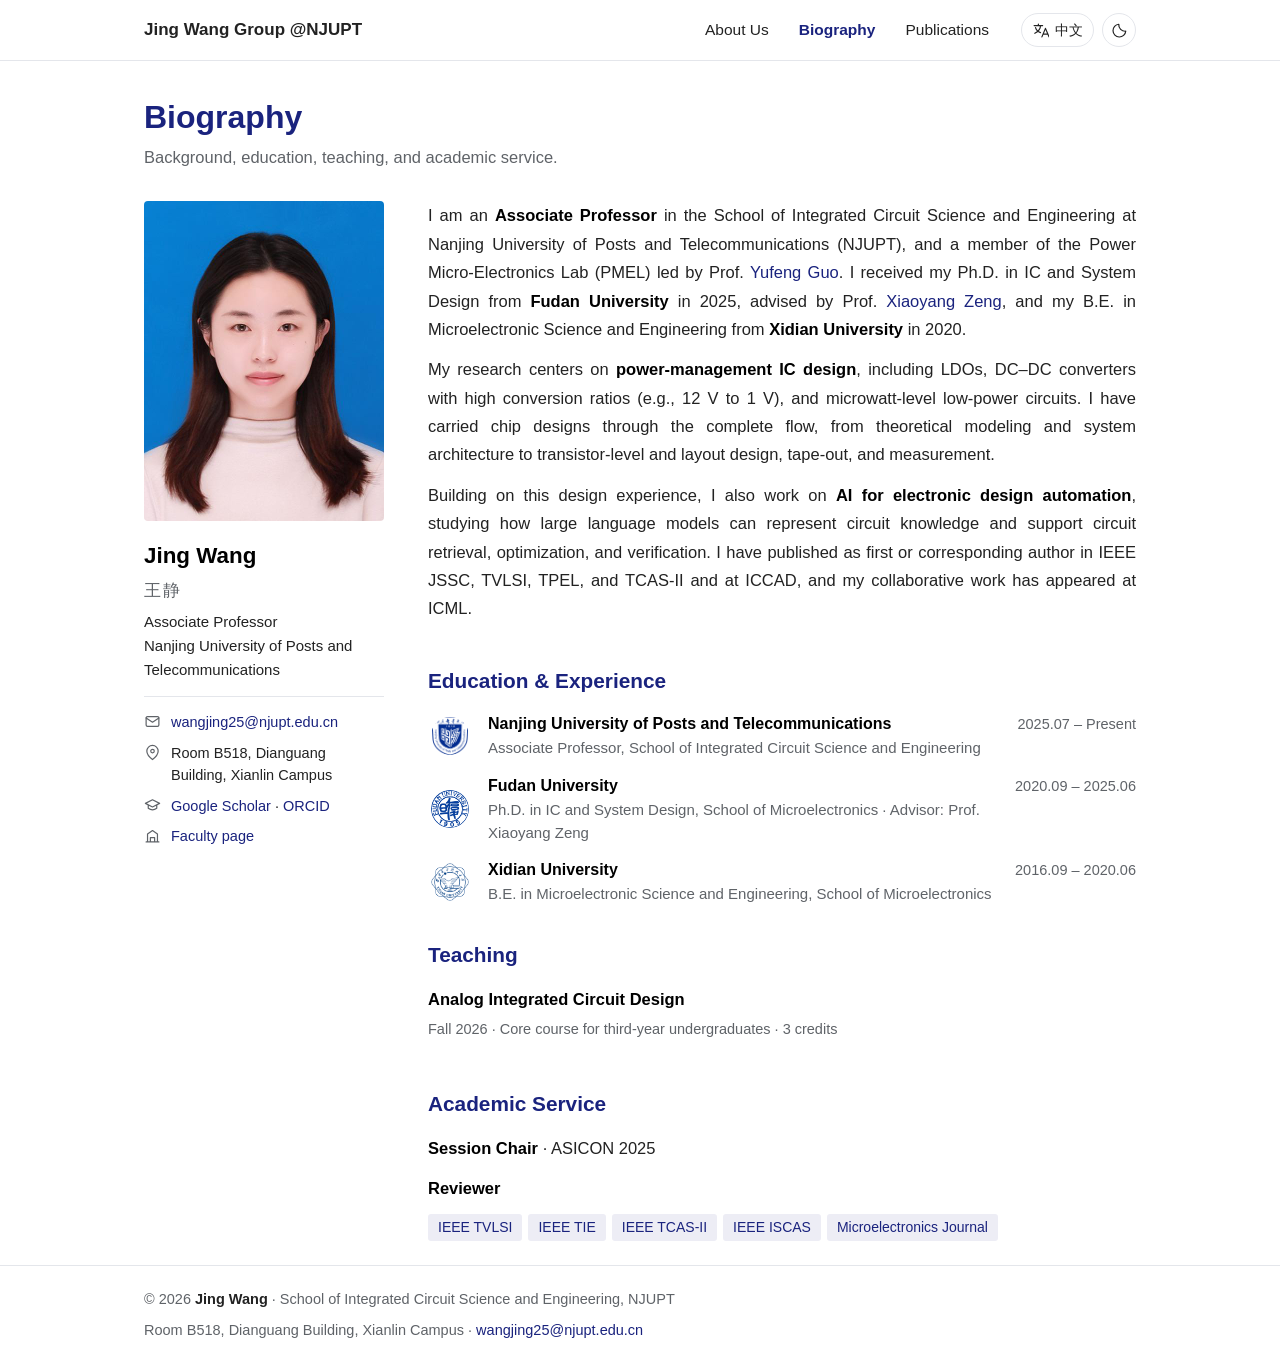
==== commit 738dc303: "Restyle site after SHU Lab: navy banner, plain research list, news band; reframe power management ar" ====
--- a/biography/index.html
+++ b/biography/index.html
@@ -5,7 +5,7 @@
   <meta name="viewport" content="width=device-width, initial-scale=1">
   <meta name="description" content="Biography, education, teaching, and academic service of Jing Wang, associate professor at NJUPT.">
   <meta name="color-scheme" content="light dark">
-  <meta name="theme-color" content="#f7f8fb">
+  <meta name="theme-color" content="#ffffff">
   <meta property="og:type" content="profile">
   <meta property="og:title" content="Biography · 个人简介 | Jing Wang">
   <meta property="og:description" content="Biography, education, teaching, and academic service of Jing Wang, associate professor at NJUPT.">
@@ -33,7 +33,7 @@
 <body data-page="biography">
   <a class="skip-link" href="#main"><span class="lang-en" lang="en">Skip to content</span><span class="lang-zh" lang="zh-CN">跳转至正文</span></a>
   <header class="topbar"><div class="topbar-inner">
-    <a class="wordmark" href="/">Jing Wang<span>NJUPT</span></a>
+    <a class="wordmark" href="/">Jing Wang Group @NJUPT</a>
     <nav class="page-nav" aria-label="Main navigation"><a href="/"><span class="lang-en" lang="en">About Us</span><span class="lang-zh" lang="zh-CN">关于我们</span></a><a href="/biography/" aria-current="page"><span class="lang-en" lang="en">Biography</span><span class="lang-zh" lang="zh-CN">个人简介</span></a><a href="/publications/"><span class="lang-en" lang="en">Publications</span><span class="lang-zh" lang="zh-CN">论文</span></a></nav>
     <div class="toolbar">
       <button class="control" id="language-toggle" type="button" aria-label="切换到中文"><svg class="icon" viewBox="0 0 24 24" aria-hidden="true"><path d="M3 5h12M9 3v2m3 0c0 6-4 9-8 11m1-8c1 4 4 6 7 7m2 6 5-12 5 12m-8-4h6"/></svg><span id="language-label">中文</span></button>
@@ -43,7 +43,6 @@
 
   <main id="main" class="container">
     <header class="page-header">
-      <p class="eyebrow"><span class="lang-en" lang="en">About me</span><span class="lang-zh" lang="zh-CN">关于我</span></p>
       <h1 id="biography-title"><span class="lang-en" lang="en">Biography</span><span class="lang-zh" lang="zh-CN">个人简介</span></h1>
       <p><span class="lang-en" lang="en">Background, education, teaching, and academic service.</span><span class="lang-zh" lang="zh-CN">学术背景、教育与工作经历、教学与学术服务。</span></p>
     </header>
@@ -53,12 +52,12 @@
         <section id="biography" aria-labelledby="biography-title">
           <div class="prose lang-en" lang="en">
             <p>I am an <strong>Associate Professor</strong> in the School of Integrated Circuit Science and Engineering at Nanjing University of Posts and Telecommunications (NJUPT), and a member of the Power Micro-Electronics Lab (PMEL) led by Prof. <a href="https://yjs.njupt.edu.cn/dsgl/nocontrol/college/dsfcxq.htm?dsJbxxId=9B9D05C52B4F2DCFE050007F01006EFE" target="_blank" rel="noopener noreferrer">Yufeng Guo</a>. I received my Ph.D. in IC and System Design from <strong>Fudan University</strong> in 2025, advised by Prof. <a href="https://sme.fudan.edu.cn/60/76/c31158a352374/page.htm" target="_blank" rel="noopener noreferrer">Xiaoyang Zeng</a>, and my B.E. in Microelectronic Science and Engineering from <strong>Xidian University</strong> in 2020.</p>
-            <p>My research centers on <strong>power-management IC design</strong>, especially interface circuits for piezoelectric energy harvesting, such as synchronized-switch rectifiers and multi-output DC–DC converters with shared capacitors. I have carried chip designs through the complete flow, from theoretical modeling and system architecture to transistor-level and layout design, tape-out, and measurement.</p>
+            <p>My research centers on <strong>power-management IC design</strong>, including LDOs, DC–DC converters with high conversion ratios (e.g., 12&nbsp;V to 1&nbsp;V), and microwatt-level low-power circuits. I have carried chip designs through the complete flow, from theoretical modeling and system architecture to transistor-level and layout design, tape-out, and measurement.</p>
             <p>Building on this design experience, I also work on <strong>AI for electronic design automation</strong>, studying how large language models can represent circuit knowledge and support circuit retrieval, optimization, and verification. I have published as first or corresponding author in IEEE JSSC, TVLSI, TPEL, and TCAS-II and at ICCAD, and my collaborative work has appeared at ICML.</p>
           </div>
           <div class="prose lang-zh" lang="zh-CN">
             <p>王静，南京邮电大学集成电路科学与工程学院<strong>副教授</strong>，<a href="https://yjs.njupt.edu.cn/dsgl/nocontrol/college/dsfcxq.htm?dsJbxxId=9B9D05C52B4F2DCFE050007F01006EFE" target="_blank" rel="noopener noreferrer">郭宇锋</a>教授负责的功率微电子实验室（PMEL）成员。2025 年获<strong>复旦大学</strong>集成电路与系统设计专业博士学位，师从<a href="https://sme.fudan.edu.cn/60/76/c31158a352374/page.htm" target="_blank" rel="noopener noreferrer">曾晓洋</a>教授；2020 年获<strong>西安电子科技大学</strong>微电子科学与工程专业学士学位。</p>
-            <p>主要研究方向为<strong>电源管理芯片设计</strong>，重点关注压电能量采集接口电路，包括同步开关整流器、共享电容的多输出 DC–DC 变换器等。具有从理论建模、系统架构、晶体管级电路与版图设计到流片测试的完整芯片研发经验。</p>
+            <p>主要研究方向为<strong>电源管理芯片设计</strong>，包括低压差线性稳压器（LDO）、高降压比 DC–DC 变换器（如 12&nbsp;V 至 1&nbsp;V）以及微瓦级低功耗电路。具有从理论建模、系统架构、晶体管级电路与版图设计到流片测试的完整芯片研发经验。</p>
             <p>在此基础上，同时开展<strong>人工智能辅助电子设计自动化</strong>研究，探索大语言模型如何表示电路知识，并用于电路检索、优化与验证。以第一作者或通讯作者在 IEEE JSSC、TVLSI、TPEL、TCAS-II 期刊及 ICCAD 会议发表论文，合作成果发表于 ICML。</p>
           </div>
         </section>
@@ -102,9 +101,8 @@
   </main>
 
   <footer class="site-footer"><div class="footer-inner">
-    <p><b>Jing Wang · 王静</b><span class="lang-en" lang="en">School of Integrated Circuit Science and Engineering<br>Nanjing University of Posts and Telecommunications</span><span class="lang-zh" lang="zh-CN">南京邮电大学<br>集成电路科学与工程学院</span></p>
-    <p><span class="lang-en" lang="en">Room B518, Dianguang Building, Xianlin Campus</span><span class="lang-zh" lang="zh-CN">仙林校区电光学科楼 B518</span><br><a href="mailto:wangjing25@njupt.edu.cn">wangjing25 [at] njupt [dot] edu [dot] cn</a></p>
-    <p class="footer-links"><a href="https://scholar.google.com/citations?hl=en&amp;user=YH18iEsAAAAJ" target="_blank" rel="noopener noreferrer">Google Scholar</a><a href="https://orcid.org/0000-0003-3136-4299" target="_blank" rel="me noopener noreferrer">ORCID</a><span><span class="lang-en" lang="en">Updated Nov 2026</span><span class="lang-zh" lang="zh-CN">更新于 2026 年 11 月</span></span></p>
+    <p>© 2026 <b>Jing Wang</b> · <span class="lang-en" lang="en">School of Integrated Circuit Science and Engineering, NJUPT</span><span class="lang-zh" lang="zh-CN">南京邮电大学集成电路科学与工程学院</span></p>
+    <p><span class="lang-en" lang="en">Room B518, Dianguang Building, Xianlin Campus</span><span class="lang-zh" lang="zh-CN">仙林校区电光学科楼 B518</span> · <a href="mailto:wangjing25@njupt.edu.cn">wangjing25@njupt.edu.cn</a></p>
   </div></footer>
   <script src="/assets/js/site.js"></script>
 </body>
--- a/assets/css/site.css
+++ b/assets/css/site.css
@@ -1,333 +1,204 @@
 :root {
   color-scheme: light;
-  --bg: #f7f8fb;
-  --surface: #ffffff;
-  --surface-2: #f1f4f9;
-  --ink: #141c2b;
-  --text: #3e4a5e;
-  --muted: #6a768a;
-  --line: #e3e8f0;
-  --accent: #2456c7;
-  --accent-ink: #1b3f93;
-  --accent-soft: #ebf1ff;
-  --power: #c2620c;
-  --power-soft: #fff3e6;
-  --ai: #6a3fd1;
-  --ai-soft: #f2edff;
-  --shadow: 0 1px 2px rgba(20, 28, 43, .04), 0 8px 28px rgba(20, 28, 43, .06);
-  --radius: 14px;
-  --serif: "Iowan Old Style", "Palatino Linotype", Palatino, Georgia, "Songti SC", "Noto Serif SC", serif;
-  --sans: -apple-system, BlinkMacSystemFont, "Segoe UI", Inter, "Noto Sans", Arial, "PingFang SC", "Hiragino Sans GB", "Microsoft YaHei", sans-serif;
+  --bg: #ffffff;
+  --bg-soft: #faf8f3;
+  --text: #222;
+  --strong: #000;
+  --muted: #5f6368;
+  --line: #e4e6eb;
+  --accent: #1a237e;
+  --accent-hover: #141b66;
+  --accent-soft: rgba(26, 35, 126, .08);
+  --news-line: #e53935;
+  --banner: #1a237e;
+  --sans: Lato, "Helvetica Neue", Arial, "PingFang SC", "Hiragino Sans GB", "Microsoft YaHei", sans-serif;
 }
 :root[data-theme="dark"] {
   color-scheme: dark;
-  --bg: #0f141c;
-  --surface: #161d28;
-  --surface-2: #1c2532;
-  --ink: #edf2fa;
-  --text: #bfc9d8;
-  --muted: #8f9cb1;
-  --line: #2a3443;
-  --accent: #8fb3ff;
-  --accent-ink: #b5ccff;
-  --accent-soft: #1d2a42;
-  --power: #f3a25a;
-  --power-soft: #2c2117;
-  --ai: #b79cff;
-  --ai-soft: #251e3a;
-  --shadow: 0 1px 2px rgba(0, 0, 0, .2), 0 8px 28px rgba(0, 0, 0, .18);
+  --bg: #111317;
+  --bg-soft: #171a20;
+  --text: #e8ecf3;
+  --strong: #fff;
+  --muted: #a9b1c0;
+  --line: #2a2f38;
+  --accent: #b8c6ff;
+  --accent-hover: #d6deff;
+  --accent-soft: rgba(210, 222, 255, .12);
+  --news-line: #f08d87;
+  --banner: #141a52;
 }
 
 *, *::before, *::after { box-sizing: border-box; }
-html { scroll-behavior: smooth; scroll-padding-top: 96px; }
-body {
-  margin: 0; font-family: var(--sans); font-size: 16px; line-height: 1.75;
-  background: var(--bg); color: var(--text); -webkit-font-smoothing: antialiased;
-}
+html { scroll-behavior: smooth; scroll-padding-top: 80px; }
+body { margin: 0; font-family: var(--sans); font-size: 16.5px; line-height: 1.72; background: var(--bg); color: var(--text); -webkit-font-smoothing: antialiased; }
 button { font: inherit; }
 a { color: var(--accent); text-decoration: none; text-underline-offset: 3px; }
 a:hover { text-decoration: underline; }
 button, a { -webkit-tap-highlight-color: transparent; }
-:focus-visible { outline: 3px solid var(--accent); outline-offset: 3px; border-radius: 4px; }
-p { margin: 0 0 14px; }
-strong { color: var(--ink); font-weight: 600; }
-h1, h2, h3, h4 { color: var(--ink); font-weight: 650; }
+:focus-visible { outline: 2px solid var(--accent); outline-offset: 3px; border-radius: 3px; }
+p { margin: 0 0 12px; }
+strong { color: var(--strong); font-weight: 700; }
+h1, h2, h3, h4 { color: var(--strong); }
 sup { font-size: .75em; }
 [data-lang="en"] .lang-zh, [data-lang="zh"] .lang-en { display: none !important; }
-.sr-only { position: absolute; width: 1px; height: 1px; padding: 0; margin: -1px; overflow: hidden; clip: rect(0,0,0,0); white-space: nowrap; border: 0; }
-.skip-link { position: fixed; left: 20px; top: -80px; z-index: 20; background: var(--surface); padding: 10px 16px; border: 1px solid var(--line); }
+.skip-link { position: fixed; left: 20px; top: -80px; z-index: 20; background: var(--bg); padding: 10px 16px; border: 1px solid var(--line); }
 .skip-link:focus { top: 12px; }
 .icon { width: 17px; height: 17px; stroke: currentColor; fill: none; stroke-width: 1.7; stroke-linecap: round; stroke-linejoin: round; flex: none; }
 
 /* Top bar */
-.topbar {
-  position: sticky; top: 0; z-index: 10;
-  background: color-mix(in srgb, var(--bg) 82%, transparent);
-  backdrop-filter: saturate(160%) blur(12px); -webkit-backdrop-filter: saturate(160%) blur(12px);
-  border-bottom: 1px solid var(--line);
-}
-.topbar-inner { max-width: 1080px; margin: auto; min-height: 64px; padding: 10px 28px; display: flex; align-items: center; gap: 18px; }
-.wordmark { display: flex; align-items: baseline; gap: 10px; color: var(--ink); font-family: var(--serif); font-weight: 600; font-size: 19px; letter-spacing: -.2px; white-space: nowrap; }
-.wordmark:hover { text-decoration: none; }
-.wordmark span { color: var(--muted); font-family: var(--sans); font-size: 13px; font-weight: 500; letter-spacing: .04em; }
-.page-nav { display: flex; align-items: center; gap: 4px; margin-inline-start: auto; }
-.page-nav a { position: relative; padding: 8px 14px; border-radius: 999px; color: var(--text); font-size: 15px; font-weight: 500; line-height: 1.3; }
-.page-nav a:hover { color: var(--ink); background: var(--surface-2); text-decoration: none; }
-.page-nav a[aria-current="page"] { color: var(--accent-ink); background: var(--accent-soft); font-weight: 650; }
+.topbar { position: sticky; top: 0; z-index: 10; background: var(--bg); border-bottom: 1px solid var(--line); }
+.topbar-inner { max-width: 1040px; margin: auto; min-height: 60px; padding: 8px 24px; display: flex; align-items: center; gap: 20px; }
+.wordmark { color: var(--text); font-weight: 700; font-size: 17px; white-space: nowrap; }
+.wordmark:hover { color: var(--strong); text-decoration: none; }
+.page-nav { display: flex; align-items: center; gap: 6px; margin-inline-start: auto; }
+.page-nav a { padding: 4px 12px; border-radius: 4px; color: var(--text); font-size: 15.5px; }
+.page-nav a:hover { background: var(--accent-soft); text-decoration: none; }
+.page-nav a[aria-current="page"] { color: var(--accent); font-weight: 700; }
 .toolbar { display: flex; align-items: center; gap: 8px; }
-.control {
-  display: flex; align-items: center; justify-content: center; gap: 6px; height: 38px; min-width: 38px; padding: 0 11px;
-  color: var(--text); background: var(--surface); border: 1px solid var(--line); border-radius: 999px; cursor: pointer; font-size: 14px;
-}
-.control:hover { color: var(--ink); background: var(--surface-2); }
+.control { display: flex; align-items: center; justify-content: center; gap: 6px; height: 34px; min-width: 34px; padding: 0 10px; color: var(--text); background: var(--bg); border: 1px solid var(--line); border-radius: 999px; cursor: pointer; font-size: 14px; }
+.control:hover { background: var(--accent-soft); }
 .theme-toggle { padding: 0; }
 .theme-icon-sun { display: none; }
 [data-theme="dark"] .theme-icon-sun { display: block; }
 [data-theme="dark"] .theme-icon-moon { display: none; }
 
 /* Layout */
-.container { max-width: 1080px; margin: 0 auto; padding: 0 28px; }
+.container { max-width: 1040px; margin: 0 auto; padding: 0 24px; }
 main { min-width: 0; }
-section { margin: 0 0 64px; }
-.section-head { display: flex; align-items: baseline; justify-content: space-between; gap: 16px; margin: 0 0 22px; }
-.section-title { font-family: var(--serif); font-size: 28px; line-height: 1.3; letter-spacing: -.4px; margin: 0; }
-.section-head .more { font-size: 14px; font-weight: 500; white-space: nowrap; }
-.eyebrow { display: inline-flex; align-items: center; gap: 8px; margin: 0 0 14px; color: var(--accent); font-size: 13px; font-weight: 650; letter-spacing: .08em; text-transform: uppercase; }
-.eyebrow::before { content: ""; width: 22px; height: 2px; border-radius: 2px; background: currentColor; }
-[data-lang="zh"] .eyebrow { letter-spacing: .12em; }
-.lead { font-size: 17.5px; line-height: 1.85; color: var(--text); }
-.prose p { font-size: 16.5px; line-height: 1.9; }
-
-/* Hero (home) */
-.hero { position: relative; padding: 64px 0 56px; margin-bottom: 56px; }
-.hero::before {
-  content: ""; position: absolute; inset: 0 calc(50% - 50vw); z-index: -1;
-  background:
-    radial-gradient(600px 320px at 85% 10%, color-mix(in srgb, var(--accent) 12%, transparent), transparent 70%),
-    radial-gradient(520px 300px at 8% 90%, color-mix(in srgb, var(--ai) 9%, transparent), transparent 70%);
-  border-bottom: 1px solid var(--line);
-}
-.hero-grid { display: grid; grid-template-columns: minmax(0, 1fr) 232px; gap: 56px; align-items: center; }
-.hero h1 { font-family: var(--serif); font-size: 52px; line-height: 1.1; letter-spacing: -1.2px; margin: 0 0 10px; }
-.hero h1 .native { margin-inline-start: 14px; color: var(--muted); font-size: 30px; font-weight: 400; letter-spacing: .14em; }
-.hero .role { margin: 0 0 22px; color: var(--ink); font-size: 17px; line-height: 1.6; }
-.hero .role span { color: var(--muted); }
-.hero .tagline { max-width: 640px; margin: 0 0 28px; font-size: 19px; line-height: 1.75; color: var(--text); }
-.hero .tagline strong { font-weight: 650; }
-.portrait-wrap { position: relative; justify-self: end; }
-.portrait-wrap::after { content: ""; position: absolute; inset: 14px -14px -14px 14px; z-index: -1; border-radius: 20px; background: linear-gradient(135deg, var(--accent-soft), var(--ai-soft)); border: 1px solid var(--line); }
-.portrait { display: block; width: 232px; height: auto; aspect-ratio: 3 / 4; object-fit: cover; border-radius: 20px; box-shadow: var(--shadow); }
-.link-row { display: flex; flex-wrap: wrap; gap: 10px; }
-.btn {
-  display: inline-flex; align-items: center; gap: 8px; height: 40px; padding: 0 16px; border-radius: 999px;
-  border: 1px solid var(--line); background: var(--surface); color: var(--ink); font-size: 14.5px; font-weight: 550; white-space: nowrap;
-}
-.btn:hover { border-color: var(--accent); color: var(--accent); text-decoration: none; }
-.btn-primary { background: var(--accent); border-color: var(--accent); color: #fff; }
-.btn-primary:hover { background: var(--accent-ink); border-color: var(--accent-ink); color: #fff; }
-[data-theme="dark"] .btn-primary { color: #0f141c; }
-[data-theme="dark"] .btn-primary:hover { color: #0f141c; }
-
-/* Facts strip */
-.facts { display: grid; grid-template-columns: repeat(3, minmax(0, 1fr)); gap: 16px; margin-top: 30px; }
-.fact { padding: 18px 20px; border: 1px solid var(--line); border-radius: var(--radius); background: var(--surface); }
-.fact b { display: block; margin-bottom: 2px; color: var(--ink); font-size: 15px; font-weight: 650; }
-.fact span { color: var(--muted); font-size: 14px; line-height: 1.6; }
-
-/* Research cards */
-.research-grid { display: grid; grid-template-columns: repeat(2, minmax(0, 1fr)); gap: 22px; }
-.research-card {
-  --tone: var(--accent); --tone-soft: var(--accent-soft);
-  position: relative; display: flex; flex-direction: column; padding: 28px 28px 24px; overflow: hidden;
-  background: var(--surface); border: 1px solid var(--line); border-radius: var(--radius); box-shadow: var(--shadow);
-}
-.research-card::before { content: ""; position: absolute; inset: 0 0 auto; height: 4px; background: var(--tone); }
-.research-card.power { --tone: var(--power); --tone-soft: var(--power-soft); }
-.research-card.ai { --tone: var(--ai); --tone-soft: var(--ai-soft); }
-.research-icon { display: grid; place-items: center; width: 46px; height: 46px; margin-bottom: 18px; border-radius: 12px; color: var(--tone); background: var(--tone-soft); }
-.research-icon .icon { width: 24px; height: 24px; }
-.research-card h3 { font-size: 20px; line-height: 1.4; margin: 0 0 10px; }
-.research-card > p { font-size: 15.5px; line-height: 1.8; margin-bottom: 16px; }
-.topic-list { list-style: none; margin: 0 0 20px; padding: 0; display: grid; gap: 8px; }
-.topic-list li { position: relative; padding-inline-start: 20px; font-size: 15px; line-height: 1.65; }
-.topic-list li::before { content: ""; position: absolute; left: 2px; top: .62em; width: 8px; height: 8px; border-radius: 2px; background: var(--tone); opacity: .85; transform: rotate(45deg); }
-.rep-work { margin-top: auto; padding-top: 16px; border-top: 1px dashed var(--line); font-size: 13.5px; color: var(--muted); }
-.rep-work a { display: inline-block; margin: 4px 6px 0 0; padding: 2px 10px; border-radius: 999px; background: var(--tone-soft); color: var(--tone); font-weight: 600; font-size: 13px; }
-.rep-work a:hover { text-decoration: none; filter: brightness(.95); }
-
-/* News timeline */
-.news-list { position: relative; list-style: none; margin: 0; padding: 0; }
-.news-list::before { content: ""; position: absolute; left: 87px; top: 10px; bottom: 10px; width: 2px; background: var(--line); }
-.news-list li { position: relative; display: grid; grid-template-columns: 72px minmax(0, 1fr); gap: 32px; padding: 0 0 18px; font-size: 15.5px; line-height: 1.75; }
-.news-list li::before { content: ""; position: absolute; left: 83px; top: 8px; width: 10px; height: 10px; border-radius: 50%; background: var(--surface); border: 2px solid var(--accent); }
-.news-list li.award::before { background: var(--power); border-color: var(--power); }
-.news-list li.paper::before { background: var(--accent); }
-.news-list li.release::before { background: var(--ai); border-color: var(--ai); }
-.news-list time { color: var(--muted); font-size: 14px; font-weight: 550; font-variant-numeric: tabular-nums; text-align: right; padding-top: 1px; }
-.news-list .tag { display: inline-block; margin-inline-end: 6px; padding: 0 8px; border-radius: 6px; font-size: 12px; font-weight: 650; line-height: 1.8; vertical-align: 1px; }
-.tag-award { color: var(--power); background: var(--power-soft); }
-.tag-paper { color: var(--accent); background: var(--accent-soft); }
-.tag-release { color: var(--ai); background: var(--ai-soft); }
+section { margin: 0 0 40px; }
+.section-head { display: flex; align-items: baseline; justify-content: space-between; gap: 16px; margin: 0 0 12px; }
+.section-title { font-size: 1.5rem; line-height: 1.3; color: var(--accent); font-weight: 700; margin: 0 0 12px; }
+.section-head .section-title { margin: 0; }
+.prose p { text-align: justify; }
+
+/* Banner (home) */
+.banner {
+  position: relative; display: grid; place-items: center; min-height: 260px; padding: 48px 24px; overflow: hidden; text-align: center; color: #fff;
+  background-color: var(--banner);
+  background-image:
+    linear-gradient(rgba(255,255,255,.06) 1px, transparent 1px),
+    linear-gradient(90deg, rgba(255,255,255,.06) 1px, transparent 1px),
+    linear-gradient(135deg, rgba(0,0,0,.25), rgba(0,0,0,0) 60%);
+  background-size: 32px 32px, 32px 32px, 100% 100%;
+}
+.banner-panel { max-width: 880px; padding: 14px 26px; border-radius: 6px; background: rgba(0,0,0,.22); border: 1px solid rgba(255,255,255,.18); }
+.banner h1 { margin: 0; color: #fff; font-size: 2.1rem; line-height: 1.25; letter-spacing: .03em; font-weight: 700; text-shadow: 0 1px 2px rgba(0,0,0,.4); }
+.banner p { margin: 8px 0 0; color: rgba(255,255,255,.88); font-size: 1rem; }
+.home-main { padding-top: 40px; }
+
+/* Research interests */
+.interest-list { list-style: none; margin: 4px 0 0; padding: 0; display: grid; gap: 14px; }
+.interest-list > li { display: grid; grid-template-columns: 22px minmax(0, 1fr); gap: 10px; align-items: start; }
+.interest-list > li > .icon { width: 16px; height: 16px; margin-top: 5px; color: var(--accent); fill: var(--accent); stroke: none; }
+.interest-list .detail { color: var(--text); }
+.interest-list ul { margin: 4px 0 0; padding-inline-start: 18px; color: var(--muted); font-size: 15.5px; }
+.interest-list ul li { margin: 2px 0; }
+
+/* News */
+.news-band { background: var(--bg-soft); border-top: 1px solid var(--line); border-bottom: 1px solid var(--line); padding: 32px 0 28px; margin-bottom: 40px; }
+.news-band section { margin: 0; }
+.news-list { list-style: none; margin: 0; padding: 0; display: grid; gap: 8px; }
+.news-list li { display: grid; grid-template-columns: 76px minmax(0, 1fr); gap: 16px; align-items: center; padding: 6px 12px; border-left: 4px solid var(--news-line); border-radius: 3px; font-size: 15.5px; line-height: 1.65; }
+.news-list li:hover { background: var(--accent-soft); }
+.news-list time { color: var(--strong); font-weight: 700; font-size: 14.5px; font-variant-numeric: tabular-nums; }
 .news-list li.is-hidden { display: none; }
-.news-toggle { margin: 4px 0 0 104px; padding: 0; border: 0; background: none; color: var(--accent); font-size: 14px; font-weight: 550; cursor: pointer; }
-.news-toggle:hover { text-decoration: underline; }
+.news-toggle { margin-top: 14px; padding: 5px 16px; border: 1px solid var(--line); border-radius: 999px; background: var(--bg); color: var(--accent); font-size: 14.5px; cursor: pointer; }
+.news-toggle:hover { background: var(--accent-soft); }
 .news-toggle[aria-expanded="true"] .when-collapsed, .news-toggle[aria-expanded="false"] .when-expanded { display: none; }
 
-/* Join us */
-.join {
-  display: grid; grid-template-columns: minmax(0, 1.25fr) minmax(0, 1fr); gap: 36px; padding: 36px;
-  border-radius: 20px; border: 1px solid var(--line); box-shadow: var(--shadow);
-  background: linear-gradient(135deg, var(--accent-soft), var(--surface) 55%, var(--ai-soft));
-}
-.join h2 { font-family: var(--serif); font-size: 28px; margin: 0 0 12px; }
-.join p { font-size: 16px; line-height: 1.85; }
-.join .link-row { margin-top: 20px; }
-.offer-list { list-style: none; margin: 0; padding: 0; display: grid; gap: 14px; }
-.offer-list li { display: grid; grid-template-columns: 34px minmax(0, 1fr); gap: 12px; align-items: start; font-size: 15px; line-height: 1.65; }
-.offer-list .icon-box { display: grid; place-items: center; width: 34px; height: 34px; border-radius: 10px; background: var(--surface); border: 1px solid var(--line); color: var(--accent); }
-.offer-list b { display: block; color: var(--ink); font-weight: 650; }
+/* Open positions */
+.join h2 { margin: 0 0 12px; }
+.join p:last-child { margin: 0; }
 
 /* Publications */
-.pub-legend { color: var(--muted); font-size: 14px; margin: 0 0 18px; }
-.pub-filter { display: flex; flex-wrap: wrap; gap: 8px; margin: 0 0 30px; }
-.pub-filter a { display: inline-flex; align-items: center; gap: 8px; padding: 6px 14px; border-radius: 999px; border: 1px solid var(--line); background: var(--surface); color: var(--text); font-size: 14.5px; font-weight: 550; }
+.pub-legend { color: var(--muted); font-size: 14.5px; margin: 0 0 16px; }
+.pub-filter { display: flex; flex-wrap: wrap; gap: 8px; margin: 0 0 24px; }
+.pub-filter a { display: inline-flex; align-items: center; gap: 8px; padding: 4px 14px; border-radius: 999px; border: 1px solid var(--line); color: var(--text); font-size: 15px; }
 .pub-filter a:hover { border-color: var(--accent); color: var(--accent); text-decoration: none; }
-.pub-filter .count { color: var(--muted); font-size: 12.5px; font-variant-numeric: tabular-nums; }
-.publication-group + .publication-group { margin-top: 48px; }
-.publication-group-title { display: flex; align-items: center; gap: 12px; font-size: 21px; line-height: 1.45; margin: 0 0 6px; }
-.publication-group-title::before { content: ""; width: 10px; height: 10px; border-radius: 3px; transform: rotate(45deg); background: var(--accent); }
-#power-management .publication-group-title::before { background: var(--power); }
-#design-automation .publication-group-title::before { background: var(--ai); }
-.publication { display: grid; grid-template-columns: 104px minmax(0, 1fr); gap: 22px; padding: 22px 0; border-bottom: 1px solid var(--line); }
+.pub-filter .count { color: var(--muted); font-size: 13px; font-variant-numeric: tabular-nums; }
+.publication-group + .publication-group { margin-top: 36px; }
+.publication-group-title { font-size: 1.3rem; line-height: 1.4; color: var(--accent); margin: 0 0 4px; padding-bottom: 8px; border-bottom: 2px solid var(--accent); }
+.publication { display: grid; grid-template-columns: 92px minmax(0, 1fr); gap: 20px; padding: 18px 0; border-bottom: 1px solid var(--line); }
 .publication:last-child { border-bottom: 0; }
-.venue-badge {
-  align-self: start; display: flex; flex-direction: column; align-items: center; justify-content: center;
-  min-height: 56px; padding: 7px 6px; border-radius: 10px; text-align: center;
-  color: #fff; background: var(--badge, #44516a); font-weight: 700; font-size: 13.5px; line-height: 1.25; letter-spacing: .02em;
-}
-.venue-badge small { display: block; margin-top: 3px; font-size: 11.5px; font-weight: 550; opacity: .85; letter-spacing: .04em; }
-.venue-badge.v-jssc { --badge: #1f4fa8; }
-.venue-badge.v-tvlsi { --badge: #2c6e9b; }
-.venue-badge.v-tpel { --badge: #b0591a; }
-.venue-badge.v-tcas { --badge: #397a5a; }
-.venue-badge.v-iscas { --badge: #4f6d8f; }
-.venue-badge.v-iccad { --badge: #7a3fb8; }
-.venue-badge.v-icml { --badge: #9b2c5a; }
-.venue-badge.v-aicas { --badge: #5c58c4; }
-.venue-badge.v-icsict { --badge: #3d7c8c; }
-.venue-badge.v-arxiv { --badge: #a33a2f; }
-.venue-badge.v-cje { --badge: #8a6a1f; }
-[data-theme="dark"] .venue-badge { filter: saturate(.85) brightness(1.05); }
-.pub-title { font-size: 16.5px; line-height: 1.6; margin: 0 0 6px; font-weight: 620; letter-spacing: -.1px; overflow-wrap: anywhere; }
-.pub-title a { color: var(--ink); }
+.venue-badge { align-self: start; padding: 5px 4px; border-radius: 4px; text-align: center; color: #fff; background: var(--accent); font-weight: 700; font-size: 13px; line-height: 1.3; }
+[data-theme="dark"] .venue-badge { color: #111317; }
+.venue-badge small { display: block; font-size: 11.5px; font-weight: 400; opacity: .9; }
+.pub-title { font-size: 16.5px; line-height: 1.55; margin: 0 0 4px; font-weight: 700; overflow-wrap: anywhere; }
+.pub-title a { color: var(--strong); }
 .pub-title a:hover { color: var(--accent); }
-.pub-authors { font-size: 14.5px; line-height: 1.75; margin: 0 0 3px; }
-.pub-authors strong { color: var(--ink); text-decoration: underline; text-decoration-color: color-mix(in srgb, var(--accent) 50%, transparent); text-underline-offset: 3px; }
+.pub-authors { font-size: 15px; line-height: 1.65; margin: 0 0 2px; }
+.pub-authors strong { text-decoration: underline; text-underline-offset: 3px; }
 .publication[lang="zh-CN"] .pub-authors { word-break: keep-all; }
-.pub-citation { font-size: 13.5px; color: var(--muted); font-style: italic; line-height: 1.7; margin: 0 0 8px; }
-.author-role { display: inline-block; margin-inline-start: .35em; padding: .05em .6em; border-radius: 6px; color: var(--accent); background: var(--accent-soft); font-size: 12px; font-style: normal; line-height: 1.55; font-weight: 650; white-space: nowrap; }
+.pub-citation { font-size: 14px; color: var(--muted); font-style: italic; line-height: 1.65; margin: 0 0 6px; }
+.author-role { display: inline-block; margin-inline-start: .35em; padding: 0 .5em; border-radius: 3px; color: var(--accent); background: var(--accent-soft); font-size: 12.5px; font-style: normal; line-height: 1.6; white-space: nowrap; }
 .pub-links { display: flex; flex-wrap: wrap; gap: 6px; margin: 0; }
-.resource-link { display: inline-flex; align-items: center; height: 26px; padding: 0 10px; border: 1px solid var(--line); border-radius: 7px; color: var(--text); font-size: 12.5px; font-weight: 600; letter-spacing: .02em; }
-.resource-link:hover { border-color: var(--accent); color: var(--accent); background: var(--accent-soft); text-decoration: none; }
+.resource-link { display: inline-flex; align-items: center; height: 24px; padding: 0 9px; border: 1px solid var(--line); border-radius: 3px; color: var(--accent); font-size: 13px; }
+.resource-link:hover { border-color: var(--accent); background: var(--accent-soft); text-decoration: none; }
 
 /* Page header (sub pages) */
-.page-header { padding: 52px 0 34px; margin-bottom: 40px; border-bottom: 1px solid var(--line); }
-.page-header h1 { font-family: var(--serif); font-size: 42px; line-height: 1.15; letter-spacing: -.8px; margin: 0 0 10px; }
-.page-header p { max-width: 720px; margin: 0; color: var(--muted); font-size: 16.5px; }
+.page-header { padding: 36px 0 10px; margin-bottom: 20px; }
+.page-header h1 { font-size: 2rem; line-height: 1.25; color: var(--accent); margin: 0 0 6px; }
+.page-header p { margin: 0; color: var(--muted); }
 
 /* Biography */
-.bio-grid { display: grid; grid-template-columns: minmax(0, 1fr) 300px; gap: 48px; align-items: start; }
-.bio-card { position: sticky; top: 96px; padding: 24px; border: 1px solid var(--line); border-radius: var(--radius); background: var(--surface); box-shadow: var(--shadow); }
-.bio-card img { display: block; width: 100%; height: auto; aspect-ratio: 1 / 1; object-fit: cover; object-position: center 22%; border-radius: 12px; margin-bottom: 18px; }
-.bio-card h2 { font-family: var(--serif); font-size: 24px; margin: 0; }
-.bio-card .native { color: var(--muted); font-size: 16px; letter-spacing: .14em; margin: 0 0 8px; }
-.bio-card .role { color: var(--ink); font-size: 14.5px; line-height: 1.6; margin: 0 0 16px; }
-.contact-list { display: grid; gap: 10px; margin: 0; padding: 16px 0 0; border-top: 1px solid var(--line); font-style: normal; font-size: 14px; line-height: 1.55; }
+.bio-grid { display: grid; grid-template-columns: 240px minmax(0, 1fr); gap: 44px; align-items: start; }
+.bio-card { position: sticky; top: 84px; order: -1; }
+.bio-card img { display: block; width: 100%; height: auto; aspect-ratio: 3 / 4; object-fit: cover; border-radius: 4px; margin-bottom: 16px; }
+.bio-card h2 { font-size: 1.4rem; margin: 0; }
+.bio-card .native { color: var(--muted); letter-spacing: .12em; margin: 0 0 6px; }
+.bio-card .role { font-size: 15px; line-height: 1.6; margin: 0 0 14px; }
+.contact-list { display: grid; gap: 8px; margin: 0; padding: 14px 0 0; border-top: 1px solid var(--line); font-style: normal; font-size: 14.5px; line-height: 1.55; }
 .contact-line { display: flex; gap: 10px; align-items: flex-start; }
 .contact-line .icon { margin-top: 2px; color: var(--muted); }
 .contact-line a { overflow-wrap: anywhere; }
-.sub-title { display: flex; align-items: center; gap: 14px; font-family: var(--serif); font-size: 23px; margin: 44px 0 20px; }
-.sub-title::after { content: ""; flex: 1; height: 1px; background: var(--line); }
-.timeline { list-style: none; margin: 0; padding: 0; display: grid; gap: 16px; }
-.timeline li { display: grid; grid-template-columns: 52px minmax(0, 1fr) auto; gap: 18px; align-items: center; padding: 16px 18px; border: 1px solid var(--line); border-radius: var(--radius); background: var(--surface); }
-.institution-logo { width: 52px; height: 52px; object-fit: contain; background: #fff; padding: 5px; border-radius: 12px; border: 1px solid var(--line); }
-.timeline h3 { font-size: 16.5px; line-height: 1.5; margin: 0; }
-.timeline p { font-size: 14.5px; line-height: 1.6; margin: 2px 0 0; }
-.timeline .date { align-self: start; padding: 2px 10px; border-radius: 999px; background: var(--surface-2); color: var(--muted); font-size: 13px; font-weight: 550; font-variant-numeric: tabular-nums; white-space: nowrap; }
-.info-grid { display: grid; grid-template-columns: repeat(2, minmax(0, 1fr)); gap: 16px; }
-.info-card { margin: 0; padding: 20px 22px; border: 1px solid var(--line); border-radius: var(--radius); background: var(--surface); }
-.info-card h3 { display: flex; align-items: center; gap: 8px; font-size: 16px; margin: 0 0 10px; }
-.info-card h3 .icon { color: var(--accent); }
-.info-card p, .info-card li { font-size: 15px; line-height: 1.75; }
-.info-card p:last-child { margin: 0; }
-.info-card ul { margin: 0; padding-inline-start: 18px; }
-.info-card .muted { color: var(--muted); font-size: 13.5px; }
+.sub-title { font-size: 1.3rem; color: var(--accent); margin: 32px 0 14px; }
+.timeline { list-style: none; margin: 0; padding: 0; display: grid; gap: 14px; }
+.timeline li { display: grid; grid-template-columns: 44px minmax(0, 1fr) auto; gap: 16px; align-items: center; }
+.institution-logo { width: 44px; height: 44px; object-fit: contain; background: #fff; padding: 3px; border-radius: 50%; }
+.timeline h3 { font-size: 16px; line-height: 1.5; margin: 0; }
+.timeline p { font-size: 15px; line-height: 1.55; margin: 0; color: var(--muted); }
+.timeline .date { align-self: start; color: var(--muted); font-size: 14.5px; font-variant-numeric: tabular-nums; white-space: nowrap; }
+#experience { margin-bottom: 0; }
+.info-grid { display: grid; gap: 0; }
+.info-card { margin: 0; }
+.info-card h3 { display: flex; align-items: center; gap: 8px; font-size: 1.3rem; color: var(--accent); margin: 32px 0 12px; }
+.info-card h3 .icon { display: none; }
+.info-card .muted { color: var(--muted); font-size: 14.5px; }
 .chip-row { display: flex; flex-wrap: wrap; gap: 6px; }
-.chip { padding: 2px 10px; border-radius: 999px; background: var(--surface-2); border: 1px solid var(--line); font-size: 13px; color: var(--text); }
+.chip { padding: 1px 10px; border-radius: 3px; background: var(--accent-soft); font-size: 14px; color: var(--accent); }
 
 /* Footer */
-.site-footer { margin-top: 24px; border-top: 1px solid var(--line); background: var(--surface); }
-.footer-inner { max-width: 1080px; margin: 0 auto; padding: 32px 28px; display: grid; grid-template-columns: minmax(0, 1.2fr) minmax(0, 1fr) auto; gap: 28px; color: var(--muted); font-size: 14px; line-height: 1.7; }
+.site-footer { margin-top: 24px; border-top: 1px solid var(--line); }
+.footer-inner { max-width: 1040px; margin: 0 auto; padding: 22px 24px; display: flex; flex-wrap: wrap; justify-content: space-between; gap: 8px 24px; color: var(--muted); font-size: 14.5px; line-height: 1.6; }
 .footer-inner p { margin: 0; }
-.footer-inner b { display: block; margin-bottom: 4px; color: var(--ink); font-family: var(--serif); font-size: 17px; font-weight: 600; }
-.footer-links { display: flex; flex-direction: column; gap: 2px; text-align: end; }
-
-@media (max-width: 920px) {
-  .hero { padding: 44px 0 40px; }
-  .hero-grid { grid-template-columns: minmax(0, 1fr) 170px; gap: 32px; }
-  .portrait { width: 170px; }
-  .hero h1 { font-size: 42px; }
-  .hero h1 .native { font-size: 24px; }
-  .bio-grid { grid-template-columns: minmax(0, 1fr); }
-  .bio-card { position: static; display: grid; grid-template-columns: 120px minmax(0, 1fr); gap: 0 22px; order: -1; }
+.footer-inner b { color: var(--text); }
+
+@media (max-width: 860px) {
+  .bio-grid { grid-template-columns: minmax(0, 1fr); gap: 24px; }
+  .bio-card { position: static; display: grid; grid-template-columns: 120px minmax(0, 1fr); gap: 0 20px; }
   .bio-card img { grid-row: 1 / 5; margin: 0; }
-  .contact-list { grid-column: 1 / -1; margin-top: 18px; }
-  .join { grid-template-columns: minmax(0, 1fr); padding: 28px; }
-  .footer-inner { grid-template-columns: minmax(0, 1fr) minmax(0, 1fr); }
-  .footer-links { grid-column: 1 / -1; flex-direction: row; flex-wrap: wrap; gap: 4px 16px; text-align: start; }
-}
-@media (max-width: 760px) {
-  html { scroll-padding-top: 116px; }
-  .topbar-inner { flex-wrap: wrap; gap: 6px 12px; padding: 8px 18px; }
+  .contact-list { grid-column: 1 / -1; margin-top: 16px; }
+}
+@media (max-width: 700px) {
+  html { scroll-padding-top: 104px; }
+  .topbar-inner { flex-wrap: wrap; gap: 4px 12px; padding: 8px 16px; }
   .toolbar { margin-inline-start: auto; }
-  .page-nav { order: 3; width: 100%; margin: 0; justify-content: space-between; }
-  .page-nav a { flex: 1; text-align: center; padding: 7px 6px; font-size: 14.5px; }
-  .container { padding: 0 18px; }
-  .research-grid, .facts, .info-grid { grid-template-columns: minmax(0, 1fr); }
-  .section-title { font-size: 24px; }
-  section { margin-bottom: 52px; }
-}
-@media (max-width: 560px) {
-  .wordmark span { display: none; }
-  .hero-grid { grid-template-columns: minmax(0, 1fr); gap: 26px; }
-  .portrait-wrap { grid-row: 1; justify-self: start; }
-  .portrait-wrap::after { inset: 8px -8px -8px 8px; border-radius: 16px; }
-  .portrait { width: 120px; border-radius: 16px; }
-  .hero h1 { font-size: 36px; }
-  .hero h1 .native { display: block; margin: 6px 0 0; font-size: 20px; }
-  .hero .tagline { font-size: 17px; }
-  .research-card { padding: 24px 20px 20px; }
-  .news-list::before { left: 7px; }
-  .news-list li { grid-template-columns: minmax(0, 1fr); gap: 0; padding-inline-start: 28px; }
-  .news-list li::before { left: 3px; }
-  .news-list time { text-align: start; }
-  .news-toggle { margin-inline-start: 28px; }
-  .publication { grid-template-columns: minmax(0, 1fr); gap: 10px; }
-  .venue-badge { flex-direction: row; justify-self: start; gap: 6px; min-height: 0; padding: 3px 10px; font-size: 12.5px; }
-  .venue-badge small { margin: 0; }
-  .page-header { padding: 36px 0 24px; }
-  .page-header h1 { font-size: 34px; }
-  .bio-card { grid-template-columns: 84px minmax(0, 1fr); padding: 18px; }
-  .timeline li { grid-template-columns: 44px minmax(0, 1fr); }
-  .timeline .date { grid-column: 2; justify-self: start; }
-  .institution-logo { width: 44px; height: 44px; }
-  .footer-inner { grid-template-columns: minmax(0, 1fr); padding: 26px 18px; }
+  .page-nav { order: 3; width: 100%; margin: 0; justify-content: space-around; }
+  .container { padding: 0 16px; }
+  .banner { min-height: 200px; padding: 36px 16px; }
+  .banner h1 { font-size: 1.5rem; }
+  .news-list li { grid-template-columns: minmax(0, 1fr); gap: 0; }
+  .publication { grid-template-columns: minmax(0, 1fr); gap: 8px; }
+  .venue-badge { justify-self: start; display: flex; gap: 6px; padding: 2px 8px; }
+  .timeline li { grid-template-columns: 40px minmax(0, 1fr); }
+  .timeline .date { grid-column: 2; }
+  .bio-card { grid-template-columns: 90px minmax(0, 1fr); }
+  .prose p { text-align: start; }
 }
 @media (prefers-reduced-motion: reduce) { html { scroll-behavior: auto; } }
 @media print {
-  :root, :root[data-theme="dark"] { --bg: #fff; --surface: #fff; --surface-2: #fff; --ink: #111; --text: #222; --muted: #555; --line: #ccc; --accent: #164493; --accent-soft: #fff; --shadow: none; }
+  :root, :root[data-theme="dark"] { --bg: #fff; --bg-soft: #fff; --text: #111; --strong: #000; --muted: #555; --line: #ccc; --accent: #1a237e; }
   .topbar, .skip-link, .news-toggle { display: none; }
-  .hero::before, .portrait-wrap::after { display: none; }
   .news-list li.is-hidden { display: grid; }
-  .publication, .research-card, .timeline li { break-inside: avoid; }
-}
+  .publication, .timeline li { break-inside: avoid; }
+}
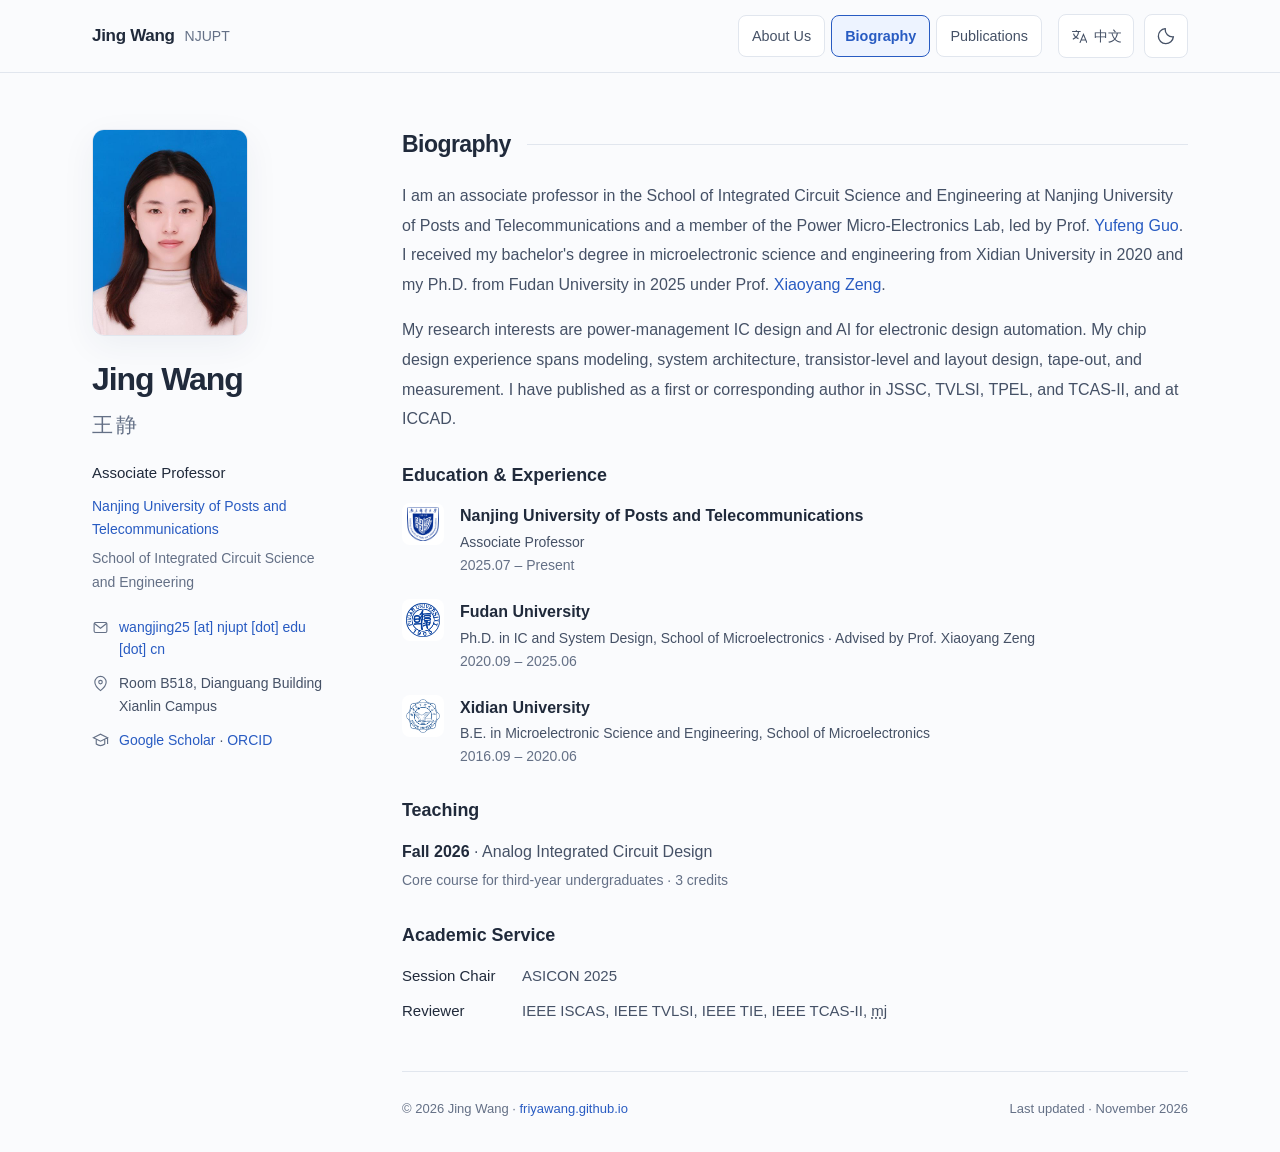
==== commit 059cd24b: "Restore site to the version before the redesign (891da5f)" ====
--- a/biography/index.html
+++ b/biography/index.html
@@ -5,7 +5,7 @@
   <meta name="viewport" content="width=device-width, initial-scale=1">
   <meta name="description" content="Biography, education, teaching, and academic service of Jing Wang, associate professor at NJUPT.">
   <meta name="color-scheme" content="light dark">
-  <meta name="theme-color" content="#ffffff">
+  <meta name="theme-color" content="#fafbfd">
   <meta property="og:type" content="profile">
   <meta property="og:title" content="Biography · 个人简介 | Jing Wang">
   <meta property="og:description" content="Biography, education, teaching, and academic service of Jing Wang, associate professor at NJUPT.">
@@ -14,6 +14,7 @@
   <meta name="twitter:card" content="summary">
   <link rel="canonical" href="https://friyawang.github.io/biography/">
   <title>Biography · 个人简介 | Jing Wang</title>
+  
   <script>
   (() => {
     let theme = 'system', lang = 'en';
@@ -27,83 +28,262 @@
     root.lang = lang === 'zh' ? 'zh-CN' : 'en';
   })();
   </script>
-  <link rel="stylesheet" href="/assets/css/site.css">
-  <script type="application/ld+json">{"@context": "https://schema.org", "@type": "Person", "name": "Jing Wang", "alternateName": "王静", "url": "https://friyawang.github.io/", "image": "https://friyawang.github.io/images/wj-avatar.jpg", "email": "wangjing25@njupt.edu.cn", "jobTitle": "Associate Professor", "affiliation": {"@type": "Organization", "name": "Nanjing University of Posts and Telecommunications"}, "alumniOf": [{"@type": "CollegeOrUniversity", "name": "Fudan University"}, {"@type": "CollegeOrUniversity", "name": "Xidian University"}], "sameAs": ["https://scholar.google.com/citations?user=YH18iEsAAAAJ", "https://orcid.org/0000-0003-3136-4299", "https://ic.njupt.edu.cn/wj1/main.htm"]}</script>
+  <style>
+    :root { color-scheme:light; --bg:#fafbfd; --surface:#fff; --ink:#202a3b; --text:#455166; --muted:#647086; --line:#e1e6ee; --accent:#285bc2; --accent-soft:#edf3ff; --hover:#f0f3f8; --shadow:0 10px 34px rgba(23,43,77,.06); --tag:#f0f3f7; }
+    :root[data-theme="dark"] { color-scheme:dark; --bg:#121720; --surface:#19212d; --ink:#eaf0f8; --text:#bac5d6; --muted:#93a1b7; --line:#2d3746; --accent:#91b8ff; --accent-soft:#202f48; --hover:#202a38; --shadow:0 10px 34px rgba(0,0,0,.12); --tag:#222d3c; }
+    *,*::before,*::after { box-sizing:border-box; }
+    html { scroll-behavior:smooth; scroll-padding-top:100px; }
+    body { margin:0; font-family:-apple-system,BlinkMacSystemFont,"Segoe UI",Inter,"Noto Sans",Arial,"PingFang SC","Microsoft YaHei",sans-serif; font-size:16px; line-height:1.75; background:var(--bg); color:var(--text); -webkit-font-smoothing:antialiased; }
+    button { font:inherit; }
+    a { color:var(--accent); text-decoration:none; text-underline-offset:4px; }
+    a:hover { text-decoration:underline; }
+    button,a { -webkit-tap-highlight-color:transparent; }
+    :focus-visible { outline:3px solid var(--accent); outline-offset:4px; border-radius:4px; }
+    p { margin:0 0 16px; }
+    strong { color:var(--ink); font-weight:600; }
+    h1,h2,h3,h4,h5 { color:var(--ink); font-weight:650; }
+    [data-lang="en"] .lang-zh,[data-lang="zh"] .lang-en { display:none !important; }
+    .skip-link { position:fixed; left:20px; top:-80px; z-index:20; background:var(--surface); padding:10px 16px; border:1px solid var(--line); }
+    .skip-link:focus { top:12px; }
+    .topbar { position:sticky; top:0; z-index:10; background:var(--bg); border-bottom:1px solid var(--line); }
+    .topbar-inner { max-width:1160px; margin:auto; min-height:72px; padding:12px 32px; display:flex; align-items:center; gap:16px; }
+    .wordmark { color:var(--ink); font-weight:650; font-size:17px; letter-spacing:-.3px; white-space:nowrap; }
+    .wordmark span { margin-left:10px; color:var(--muted); font-size:14px; font-weight:400; letter-spacing:0; }
+    .page-nav { display:flex; align-items:center; gap:6px; margin-inline-start:auto; }
+    .page-nav a { display:flex; justify-content:center; align-items:center; min-height:42px; padding:5px 13px; border:1px solid var(--line); border-radius:8px; background:var(--surface); color:var(--text); font-size:.9rem; font-weight:500; line-height:1.25; text-align:center; }
+    .page-nav a:hover { color:var(--accent); border-color:var(--accent); text-decoration:none; }
+    .page-nav a[aria-current="page"] { color:var(--accent); border-color:var(--accent); background:var(--accent-soft); font-weight:650; }
+    .toolbar { display:flex; align-items:center; gap:10px; }
+    .control { display:flex; align-items:center; gap:7px; min-height:44px; padding:5px 11px; color:var(--text); background:var(--surface); border:1px solid var(--line); border-radius:8px; cursor:pointer; font-size:14px; }
+    .control:hover { background:var(--hover); }
+    .control svg { width:17px; height:17px; stroke:currentColor; fill:none; stroke-width:1.6; flex:none; }
+    .theme-toggle { width:44px; height:44px; padding:0; justify-content:center; }
+    .theme-toggle svg { width:20px; height:20px; }
+    .theme-icon-sun { display:none; }
+    [data-theme="dark"] .theme-icon-sun { display:block; }
+    [data-theme="dark"] .theme-icon-moon { display:none; }
+    .layout { max-width:1160px; margin:0 auto; padding:56px 32px 0; display:grid; grid-template-columns:238px minmax(0,1fr); gap:72px; align-items:start; }
+    .profile { position:sticky; top:112px; }
+    .portrait { display:block; width:156px; height:auto; max-width:100%; border-radius:12px; border:1px solid var(--line); margin:0 0 24px; box-shadow:var(--shadow); }
+    .profile h1 { font-size:32px; line-height:1.2; letter-spacing:-1.1px; margin:0 0 8px; }
+    .native-name { font-size:21px; font-weight:400; letter-spacing:.12em; color:var(--muted); margin:0 0 18px; }
+    .position { font-size:15px; line-height:1.65; color:var(--ink); margin:0 0 9px; }
+    .affiliation { font-size:14px; line-height:1.65; margin-bottom:22px; }
+    .affiliation .school { display:block; color:var(--muted); margin-top:6px; }
+    .contact-list { display:grid; gap:12px; font-style:normal; font-size:14px; line-height:1.6; }
+    .contact-line { display:flex; gap:10px; align-items:flex-start; }
+    .contact-line svg { width:17px; height:17px; margin-top:3px; flex:none; fill:none; stroke:var(--muted); stroke-width:1.6; }
+    .contact-line a { overflow-wrap:anywhere; }
+    main { min-width:0; }
+    section { margin:0 0 46px; }
+    .section-title { font-size:23px; line-height:1.35; letter-spacing:-.55px; margin:0 0 21px; display:flex; align-items:center; gap:16px; }
+    .section-title::after { content:""; height:1px; flex:1; background:var(--line); }
+    .intro { font-size:16px; line-height:1.85; }
+    .research-heading { margin:24px 0 8px; font-size:1.08rem; }
+    .research-list { margin:0; padding-inline-start:1.6em; font-size:1rem; }
+    .research-list li { padding-inline-start:.25em; margin-bottom:8px; }
+    .research-list li::marker { color:var(--muted); }
+    .opportunities { border-left:3px solid var(--accent); padding:14px 18px; background:var(--accent-soft); border-radius:0 8px 8px 0; margin-top:24px; }
+    .opportunities h3 { font-size:16px; margin:0 0 5px; }
+    .opportunities p { font-size:1rem; line-height:1.75; margin:0; }
+    .opportunities p + p { margin-top:8px; }
+    .news-list { list-style:none; margin:0; padding:0; }
+    .news-list li { display:grid; grid-template-columns:78px minmax(0,1fr); gap:16px; margin:0 0 16px; font-size:15px; line-height:1.75; }
+    .news-list time { color:var(--muted); font-size:14px; font-variant-numeric:tabular-nums; padding-top:1px; }
+    .experience { display:grid; gap:22px; }
+    .experience-item { display:grid; grid-template-columns:42px minmax(0,1fr); gap:16px; align-items:start; }
+    .institution-logo { width:42px; height:42px; object-fit:contain; background:#fff; padding:4px; border-radius:8px; }
+    .experience-item h4 { font-size:16px; line-height:1.6; margin:0 0 2px; }
+    .experience-item p { font-size:14px; line-height:1.65; margin:0; }
+    .experience-date { font-size:13px; color:var(--muted); font-variant-numeric:tabular-nums; }
+    .plain-list { margin:0; padding-left:19px; }
+    .plain-list li { padding-left:3px; margin-bottom:10px; font-size:15px; line-height:1.75; }
+    .subheading { font-size:16px; margin:22px 0 12px; }
+    .section-block { margin-top:26px; }
+    .section-block > h3 { margin:0 0 12px; font-size:1.12rem; }
+    .service-list { display:grid; grid-template-columns:104px 1fr; gap:9px 16px; font-size:15px; margin:0; }
+    .service-list dt { font-weight:500; color:var(--ink); }
+    .service-list dd { margin:0; }
+    .publication-note { color:var(--muted); font-size:14px; margin:-6px 0 10px; }
+    .publication-topics { display:flex; flex-wrap:wrap; gap:8px 20px; margin:14px 0 28px; font-size:14px; }
+    .publication-group + .publication-group { margin-top:36px; }
+    .publication-group-title { font-size:19px; line-height:1.5; margin:0 0 4px; padding-left:13px; border-left:3px solid var(--accent); }
+    .publication { border-bottom:1px solid var(--line); padding:24px 0; }
+    .publication:last-child { border-bottom:0; }
+    .pub-title { font-size:17px; line-height:1.6; margin:0 0 7px; font-weight:600; letter-spacing:-.15px; overflow-wrap:anywhere; }
+    .pub-title a { color:inherit; }
+    .pub-venue { color:var(--accent); font-size:.88em; font-weight:500; white-space:nowrap; margin-inline-end:.16em; }
+    .pub-title a:hover,.pub-title a:focus-visible { color:var(--accent); }
+    .pub-authors { font-size:14px; line-height:1.8; margin:0 0 4px; }
+    .publication[lang="zh-CN"] .pub-authors { word-break:keep-all; }
+    .author-role {
+      display:inline-block; vertical-align:baseline; white-space:nowrap;
+      margin-inline-start:.25em; padding:.05em .55em; border-radius:5px;
+      color:var(--accent); background:var(--accent-soft); font-size:12px; line-height:1.5; font-weight:600;
+    }
+    .pub-citation { font-size:13px; color:var(--muted); line-height:1.7; margin:0 0 10px; }
+    sup { font-size:.75em; }
+    .pub-links { display:flex; flex-wrap:wrap; align-items:center; gap:4px 16px; margin:0; }
+    .resource-link { display:inline-block; font-size:14px; font-weight:500; text-decoration:underline; }
+    .pdf-link { border:1px solid var(--line); border-radius:4px; padding:1px 7px; text-decoration:none; }
+    .pdf-link:hover,.pdf-link:focus-visible { border-color:var(--accent); background:var(--accent-soft); text-decoration:none; }
+    .site-footer { margin-top:10px; padding:26px 0 32px; border-top:1px solid var(--line); display:flex; flex-wrap:wrap; justify-content:space-between; gap:12px; color:var(--muted); font-size:13px; }
+    .site-footer p { margin:0; }
+    .sr-only { position:absolute; width:1px; height:1px; padding:0; margin:-1px; overflow:hidden; clip:rect(0,0,0,0); white-space:nowrap; border:0; }
+    @media (min-width:881px) and (max-height:780px) { .profile { position:static; } }
+    @media (max-width:1050px) { .layout { gap:46px; grid-template-columns:220px minmax(0,1fr); } }
+    @media (max-width:880px) {
+      .layout { grid-template-columns:minmax(0,1fr); gap:40px; max-width:760px; padding-top:34px; }
+      .profile { position:static; display:grid; grid-template-columns:140px minmax(0,1fr); column-gap:28px; }
+      .portrait { grid-column:1; grid-row:1/5; width:140px; margin:0; }
+      .profile-heading,.affiliation,.contact-list { grid-column:2; }
+      .profile h1 { font-size:30px; }
+      .native-name { margin-bottom:12px; font-size:18px; }
+      .position { margin-bottom:7px; }
+      .affiliation { margin-bottom:16px; }
+      .contact-list { gap:9px; }
+    }
+    @media (max-width:720px) {
+      html { scroll-padding-top:126px; }
+      .topbar-inner { display:grid; grid-template-columns:minmax(0,1fr) auto; gap:6px 12px; padding:8px 20px 10px; }
+      .toolbar { grid-row:1; grid-column:2; }
+      .page-nav { grid-column:1/-1; grid-row:2; display:grid; grid-template-columns:repeat(3,minmax(0,1fr)); margin:0; }
+      .page-nav a { min-height:40px; padding-inline:4px; font-size:.875rem; }
+    }
+    @media (max-width:560px) {
+      .wordmark { font-size:15px; }
+      .wordmark span { display:none; }
+      .toolbar { gap:7px; }
+      .control { font-size:14px; padding-left:9px; padding-right:9px; }
+      .theme-control { padding-right:25px; }
+      .theme-control select { max-width:94px; font-size:14px; }
+      .layout { padding:28px 20px 0; gap:34px; }
+      .profile { grid-template-columns:100px minmax(0,1fr); gap:0 20px; }
+      .portrait { width:100px; grid-row:1/3; border-radius:9px; }
+      .profile h1 { font-size:28px; }
+      .native-name { font-size:17px; margin-bottom:12px; }
+      .position { font-size:14px; }
+      .affiliation { grid-column:1/-1; margin-top:18px; margin-bottom:14px; }
+      .contact-list { grid-column:1/-1; font-size:14px; }
+      .section-title { font-size:21px; }
+      section { margin-bottom:36px; }
+      .news-list li { grid-template-columns:66px minmax(0,1fr); gap:12px; }
+      .news-list time { font-size:14px; }
+      .pub-title { font-size:16px; }
+      .publication { padding:22px 0; }
+      .service-list { grid-template-columns:88px 1fr; gap:9px 12px; }
+    }
+    @media screen and (max-width:880px) {
+      body:is([data-page="biography"],[data-page="publications"]) .profile { display:flex; align-items:center; gap:14px; }
+      body:is([data-page="biography"],[data-page="publications"]) .portrait { width:60px; margin:0; }
+      body:is([data-page="biography"],[data-page="publications"]) .profile-heading { display:grid; grid-template-columns:auto auto; align-items:baseline; column-gap:8px; }
+      body:is([data-page="biography"],[data-page="publications"]) .profile h1 { font-size:1.375rem; margin:0; }
+      body:is([data-page="biography"],[data-page="publications"]) .native-name { font-size:1rem; margin:0; }
+      body:is([data-page="biography"],[data-page="publications"]) .position { grid-column:1/-1; margin:0; }
+      body:is([data-page="biography"],[data-page="publications"]) :is(.affiliation,.contact-list) { display:none; }
+    }
+    @media (prefers-reduced-motion:reduce) { html { scroll-behavior:auto; } }
+    @media print {
+      :root,:root[data-theme="dark"] { --bg:#fff; --surface:#fff; --ink:#111; --text:#222; --muted:#555; --line:#ccc; --accent:#164493; --accent-soft:#fff; --tag:#fff; }
+      .topbar,.skip-link { display:none; }
+      .layout { display:block; padding:0; }
+      .profile { position:static; margin-bottom:24px; }
+      .portrait { width:90px; float:right; }
+      .publication { break-inside:avoid; }
+      .site-footer { padding:10px 0; }
+    }
+  </style>
+  <script type="application/ld+json">{"@context": "https://schema.org", "@type": "Person", "name": "Jing Wang", "alternateName": "王静", "url": "https://friyawang.github.io/", "image": "https://friyawang.github.io/images/wj-avatar.jpg", "email": "wangjing25@njupt.edu.cn", "jobTitle": "Associate Professor", "affiliation": {"@type": "Organization", "name": "Nanjing University of Posts and Telecommunications"}, "sameAs": ["https://scholar.google.com/citations?user=YH18iEsAAAAJ", "https://orcid.org/0000-0003-3136-4299", "https://ic.njupt.edu.cn/wj1/main.htm"]}</script>
 </head>
 <body data-page="biography">
   <a class="skip-link" href="#main"><span class="lang-en" lang="en">Skip to content</span><span class="lang-zh" lang="zh-CN">跳转至正文</span></a>
   <header class="topbar"><div class="topbar-inner">
-    <a class="wordmark" href="/">Jing Wang Group @NJUPT</a>
+    <a class="wordmark" href="/">Jing Wang<span>NJUPT</span></a>
     <nav class="page-nav" aria-label="Main navigation"><a href="/"><span class="lang-en" lang="en">About Us</span><span class="lang-zh" lang="zh-CN">关于我们</span></a><a href="/biography/" aria-current="page"><span class="lang-en" lang="en">Biography</span><span class="lang-zh" lang="zh-CN">个人简介</span></a><a href="/publications/"><span class="lang-en" lang="en">Publications</span><span class="lang-zh" lang="zh-CN">论文</span></a></nav>
     <div class="toolbar">
-      <button class="control" id="language-toggle" type="button" aria-label="切换到中文"><svg class="icon" viewBox="0 0 24 24" aria-hidden="true"><path d="M3 5h12M9 3v2m3 0c0 6-4 9-8 11m1-8c1 4 4 6 7 7m2 6 5-12 5 12m-8-4h6"/></svg><span id="language-label">中文</span></button>
-      <button class="control theme-toggle" id="theme-toggle" type="button" aria-label="Switch to dark mode" title="Switch to dark mode"><svg class="icon theme-icon-sun" viewBox="0 0 24 24" aria-hidden="true"><circle cx="12" cy="12" r="4"/><path d="M12 2v2m0 16v2M2 12h2m16 0h2M5 5l1.5 1.5m11 11L19 19M5 19l1.5-1.5m11-11L19 5"/></svg><svg class="icon theme-icon-moon" viewBox="0 0 24 24" aria-hidden="true"><path d="M20.8 13A9 9 0 0 1 11 3.2 9 9 0 1 0 20.8 13Z"/></svg></button>
+      <button class="control" id="language-toggle" type="button" aria-label="Switch to Chinese"><svg viewBox="0 0 24 24" aria-hidden="true"><path d="M3 5h12M9 3v2m3 0c0 6-4 9-8 11m1-8c1 4 4 6 7 7m2 6 5-12 5 12m-8-4h6"/></svg><span id="language-label">中文</span></button>
+      <button class="control theme-toggle" id="theme-toggle" type="button" aria-label="Switch to dark mode" title="Switch to dark mode"><svg class="theme-icon-sun" viewBox="0 0 24 24" aria-hidden="true"><circle cx="12" cy="12" r="4"/><path d="M12 2v2m0 16v2M2 12h2m16 0h2M5 5l1.5 1.5m11 11L19 19M5 19l1.5-1.5m11-11L19 5"/></svg><svg class="theme-icon-moon" viewBox="0 0 24 24" aria-hidden="true"><path d="M20.8 13A9 9 0 0 1 11 3.2 9 9 0 1 0 20.8 13Z"/></svg></button>
     </div>
   </div></header>
-
-  <main id="main" class="container">
-    <header class="page-header">
-      <h1 id="biography-title"><span class="lang-en" lang="en">Biography</span><span class="lang-zh" lang="zh-CN">个人简介</span></h1>
-      <p><span class="lang-en" lang="en">Background, education, teaching, and academic service.</span><span class="lang-zh" lang="zh-CN">学术背景、教育与工作经历、教学与学术服务。</span></p>
-    </header>
-
-    <div class="bio-grid">
-      <div>
-        <section id="biography" aria-labelledby="biography-title">
-          <div class="prose lang-en" lang="en">
-            <p>I am an <strong>Associate Professor</strong> in the School of Integrated Circuit Science and Engineering at Nanjing University of Posts and Telecommunications (NJUPT), and a member of the Power Micro-Electronics Lab (PMEL) led by Prof. <a href="https://yjs.njupt.edu.cn/dsgl/nocontrol/college/dsfcxq.htm?dsJbxxId=9B9D05C52B4F2DCFE050007F01006EFE" target="_blank" rel="noopener noreferrer">Yufeng Guo</a>. I received my Ph.D. in IC and System Design from <strong>Fudan University</strong> in 2025, advised by Prof. <a href="https://sme.fudan.edu.cn/60/76/c31158a352374/page.htm" target="_blank" rel="noopener noreferrer">Xiaoyang Zeng</a>, and my B.E. in Microelectronic Science and Engineering from <strong>Xidian University</strong> in 2020.</p>
-            <p>My research centers on <strong>power-management IC design</strong>, including LDOs, DC–DC converters with high conversion ratios (e.g., 12&nbsp;V to 1&nbsp;V), and microwatt-level low-power circuits. I have carried chip designs through the complete flow, from theoretical modeling and system architecture to transistor-level and layout design, tape-out, and measurement.</p>
-            <p>Building on this design experience, I also work on <strong>AI for electronic design automation</strong>, studying how large language models can represent circuit knowledge and support circuit retrieval, optimization, and verification. I have published as first or corresponding author in IEEE JSSC, TVLSI, TPEL, and TCAS-II and at ICCAD, and my collaborative work has appeared at ICML.</p>
-          </div>
-          <div class="prose lang-zh" lang="zh-CN">
-            <p>王静，南京邮电大学集成电路科学与工程学院<strong>副教授</strong>，<a href="https://yjs.njupt.edu.cn/dsgl/nocontrol/college/dsfcxq.htm?dsJbxxId=9B9D05C52B4F2DCFE050007F01006EFE" target="_blank" rel="noopener noreferrer">郭宇锋</a>教授负责的功率微电子实验室（PMEL）成员。2025 年获<strong>复旦大学</strong>集成电路与系统设计专业博士学位，师从<a href="https://sme.fudan.edu.cn/60/76/c31158a352374/page.htm" target="_blank" rel="noopener noreferrer">曾晓洋</a>教授；2020 年获<strong>西安电子科技大学</strong>微电子科学与工程专业学士学位。</p>
-            <p>主要研究方向为<strong>电源管理芯片设计</strong>，包括低压差线性稳压器（LDO）、高降压比 DC–DC 变换器（如 12&nbsp;V 至 1&nbsp;V）以及微瓦级低功耗电路。具有从理论建模、系统架构、晶体管级电路与版图设计到流片测试的完整芯片研发经验。</p>
-            <p>在此基础上，同时开展<strong>人工智能辅助电子设计自动化</strong>研究，探索大语言模型如何表示电路知识，并用于电路检索、优化与验证。以第一作者或通讯作者在 IEEE JSSC、TVLSI、TPEL、TCAS-II 期刊及 ICCAD 会议发表论文，合作成果发表于 ICML。</p>
-          </div>
-        </section>
-
-        <section id="experience" aria-labelledby="experience-title">
-          <h2 class="sub-title" id="experience-title"><span class="lang-en" lang="en">Education &amp; Experience</span><span class="lang-zh" lang="zh-CN">教育与工作经历</span></h2>
-          <ol class="timeline">
-            <li><img class="institution-logo" src="/images/njupt.png" alt="NJUPT" width="52" height="52" loading="lazy"><div><h3><span class="lang-en" lang="en">Nanjing University of Posts and Telecommunications</span><span class="lang-zh" lang="zh-CN">南京邮电大学</span></h3><p><span class="lang-en" lang="en">Associate Professor, School of Integrated Circuit Science and Engineering</span><span class="lang-zh" lang="zh-CN">集成电路科学与工程学院 · 副教授</span></p></div><span class="date"><span class="lang-en" lang="en">2025.07 – Present</span><span class="lang-zh" lang="zh-CN">2025.07 – 至今</span></span></li>
-            <li><img class="institution-logo" src="/images/fdu.png" alt="Fudan University" width="52" height="52" loading="lazy"><div><h3><span class="lang-en" lang="en">Fudan University</span><span class="lang-zh" lang="zh-CN">复旦大学</span></h3><p><span class="lang-en" lang="en">Ph.D. in IC and System Design, School of Microelectronics · Advisor: Prof. Xiaoyang Zeng</span><span class="lang-zh" lang="zh-CN">微电子学院 · 集成电路与系统设计 博士 · 导师：曾晓洋教授</span></p></div><span class="date">2020.09 – 2025.06</span></li>
-            <li><img class="institution-logo" src="/images/xdu.png" alt="Xidian University" width="52" height="52" loading="lazy"><div><h3><span class="lang-en" lang="en">Xidian University</span><span class="lang-zh" lang="zh-CN">西安电子科技大学</span></h3><p><span class="lang-en" lang="en">B.E. in Microelectronic Science and Engineering, School of Microelectronics</span><span class="lang-zh" lang="zh-CN">微电子学院 · 微电子科学与工程 学士</span></p></div><span class="date">2016.09 – 2020.06</span></li>
-          </ol>
-        </section>
-
-        <div class="info-grid">
-          <section class="info-card" id="teaching" aria-labelledby="teaching-title">
-            <h3 id="teaching-title"><svg class="icon" viewBox="0 0 24 24" aria-hidden="true"><path d="M4 19V5a2 2 0 0 1 2-2h12v16H6a2 2 0 0 0-2 2Zm0 0a2 2 0 0 1 2-2h12"/></svg><span class="lang-en" lang="en">Teaching</span><span class="lang-zh" lang="zh-CN">教学</span></h3>
-            <p><span class="lang-en" lang="en"><strong>Analog Integrated Circuit Design</strong><br><span class="muted">Fall 2026 · Core course for third-year undergraduates · 3 credits</span></span><span class="lang-zh" lang="zh-CN"><strong>模拟集成电路设计</strong><br><span class="muted">2026 年秋季 · 本科三年级专业核心课程 · 3 学分</span></span></p>
-          </section>
-          <section class="info-card" id="service" aria-labelledby="service-title">
-            <h3 id="service-title"><svg class="icon" viewBox="0 0 24 24" aria-hidden="true"><circle cx="12" cy="8" r="5"/><path d="m8.5 12-1.5 9 5-3 5 3-1.5-9"/></svg><span class="lang-en" lang="en">Academic Service</span><span class="lang-zh" lang="zh-CN">学术服务</span></h3>
-            <p><strong><span class="lang-en" lang="en">Session Chair</span><span class="lang-zh" lang="zh-CN">分会场主席</span></strong> · ASICON 2025</p>
-            <p><strong><span class="lang-en" lang="en">Reviewer</span><span class="lang-zh" lang="zh-CN">审稿人</span></strong></p>
-            <div class="chip-row"><span class="chip">IEEE TVLSI</span><span class="chip">IEEE TIE</span><span class="chip">IEEE TCAS-II</span><span class="chip">IEEE ISCAS</span><span class="chip">Microelectronics Journal</span></div>
-          </section>
+  <div class="layout">
+    <aside class="profile" aria-label="Profile">
+      <img class="portrait" src="https://friyawang.github.io/images/wj-avatar.jpg" alt="Jing Wang" width="156" fetchpriority="high">
+      <div class="profile-heading"><h1>Jing Wang</h1><p class="native-name" lang="zh-CN">王静</p><p class="position"><span class="lang-en" lang="en">Associate Professor</span><span class="lang-zh" lang="zh-CN">副教授</span></p></div>
+      <p class="affiliation"><a href="https://www.njupt.edu.cn/" target="_blank" rel="noopener noreferrer"><span class="lang-en" lang="en">Nanjing University of Posts and Telecommunications</span><span class="lang-zh" lang="zh-CN">南京邮电大学</span></a><span class="school"><span class="lang-en" lang="en">School of Integrated Circuit Science and Engineering</span><span class="lang-zh" lang="zh-CN">集成电路科学与工程学院</span></span></p>
+      <address class="contact-list">
+        <div class="contact-line"><svg viewBox="0 0 24 24" aria-hidden="true"><rect x="3" y="5" width="18" height="14" rx="2"/><path d="m3 6 9 7 9-7"/></svg><a href="mailto:wangjing25@njupt.edu.cn">wangjing25 [at] njupt [dot] edu [dot] cn</a></div>
+        <div class="contact-line"><svg viewBox="0 0 24 24" aria-hidden="true"><path d="M20 10c0 6-8 12-8 12S4 16 4 10a8 8 0 1 1 16 0Z"/><circle cx="12" cy="10" r="2.5"/></svg><span><span class="lang-en" lang="en">Room B518, Dianguang Building<br>Xianlin Campus</span><span class="lang-zh" lang="zh-CN">仙林校区<br>电光学科楼 B518</span></span></div>
+        <div class="contact-line"><svg viewBox="0 0 24 24" aria-hidden="true"><path d="m2 8 10-5 10 5-10 5Zm4 3v6c4 3 8 3 12 0v-6m4-3v9"/></svg><span><a href="https://scholar.google.com/citations?hl=en&amp;user=YH18iEsAAAAJ" target="_blank" rel="noopener noreferrer">Google Scholar</a> <span aria-hidden="true">·</span> <a href="https://orcid.org/0000-0003-3136-4299" title="ORCID iD: 0000-0003-3136-4299" target="_blank" rel="me noopener noreferrer">ORCID</a></span></div>
+      </address>
+    </aside>
+    <main id="main">
+      <section id="biography" aria-labelledby="biography-title">
+        <h2 class="section-title" id="biography-title"><span class="lang-en" lang="en">Biography</span><span class="lang-zh" lang="zh-CN">个人简介</span></h2>
+        <div class="intro lang-en" lang="en">
+          <p>I am an associate professor in the School of Integrated Circuit Science and Engineering at Nanjing University of Posts and Telecommunications and a member of the Power Micro-Electronics Lab, led by Prof. <a href="https://yjs.njupt.edu.cn/dsgl/nocontrol/college/dsfcxq.htm?dsJbxxId=9B9D05C52B4F2DCFE050007F01006EFE" target="_blank" rel="noopener noreferrer">Yufeng Guo</a>. I received my bachelor's degree in microelectronic science and engineering from Xidian University in 2020 and my Ph.D. from Fudan University in 2025 under Prof. <a href="https://sme.fudan.edu.cn/60/76/c31158a352374/page.htm" target="_blank" rel="noopener noreferrer">Xiaoyang Zeng</a>.</p>
+          <p>My research interests are power-management IC design and AI for electronic design automation. My chip design experience spans modeling, system architecture, transistor-level and layout design, tape-out, and measurement. I have published as a first or corresponding author in JSSC, TVLSI, TPEL, and TCAS-II, and at ICCAD.</p>
         </div>
-      </div>
-
-      <aside class="bio-card" aria-label="Profile">
-        <img src="/images/wj-avatar.jpg" alt="Jing Wang" width="252" height="252" loading="lazy">
-        <h2>Jing Wang</h2>
-        <p class="native" lang="zh-CN">王静</p>
-        <p class="role"><span class="lang-en" lang="en">Associate Professor<br>Nanjing University of Posts and Telecommunications</span><span class="lang-zh" lang="zh-CN">副教授<br>南京邮电大学集成电路科学与工程学院</span></p>
-        <address class="contact-list">
-          <div class="contact-line"><svg class="icon" viewBox="0 0 24 24" aria-hidden="true"><rect x="3" y="5" width="18" height="14" rx="2"/><path d="m3 7 9 6 9-6"/></svg><a href="mailto:wangjing25@njupt.edu.cn">wangjing25@njupt.edu.cn</a></div>
-          <div class="contact-line"><svg class="icon" viewBox="0 0 24 24" aria-hidden="true"><path d="M20 10c0 6-8 12-8 12S4 16 4 10a8 8 0 1 1 16 0Z"/><circle cx="12" cy="10" r="2.5"/></svg><span><span class="lang-en" lang="en">Room B518, Dianguang Building, Xianlin Campus</span><span class="lang-zh" lang="zh-CN">仙林校区电光学科楼 B518</span></span></div>
-          <div class="contact-line"><svg class="icon" viewBox="0 0 24 24" aria-hidden="true"><path d="m2 9 10-5 10 5-10 5Zm4 2.5V16c4 3 8 3 12 0v-4.5"/></svg><span><a href="https://scholar.google.com/citations?hl=en&amp;user=YH18iEsAAAAJ" target="_blank" rel="noopener noreferrer">Google Scholar</a> · <a href="https://orcid.org/0000-0003-3136-4299" target="_blank" rel="me noopener noreferrer">ORCID</a></span></div>
-          <div class="contact-line"><svg class="icon" viewBox="0 0 24 24" aria-hidden="true"><path d="M3 21h18M5 21V10l7-5 7 5v11M9 21v-6h6v6"/></svg><a href="https://ic.njupt.edu.cn/wj1/main.htm" target="_blank" rel="noopener noreferrer"><span class="lang-en" lang="en">Faculty page</span><span class="lang-zh" lang="zh-CN">学院个人主页</span></a></div>
-        </address>
-      </aside>
-    </div>
-  </main>
-
-  <footer class="site-footer"><div class="footer-inner">
-    <p>© 2026 <b>Jing Wang</b> · <span class="lang-en" lang="en">School of Integrated Circuit Science and Engineering, NJUPT</span><span class="lang-zh" lang="zh-CN">南京邮电大学集成电路科学与工程学院</span></p>
-    <p><span class="lang-en" lang="en">Room B518, Dianguang Building, Xianlin Campus</span><span class="lang-zh" lang="zh-CN">仙林校区电光学科楼 B518</span> · <a href="mailto:wangjing25@njupt.edu.cn">wangjing25@njupt.edu.cn</a></p>
-  </div></footer>
-  <script src="/assets/js/site.js"></script>
+        <div class="intro lang-zh" lang="zh-CN">
+          <p>王静，南京邮电大学集成电路科学与工程学院副教授，<a href="https://yjs.njupt.edu.cn/dsgl/nocontrol/college/dsfcxq.htm?dsJbxxId=9B9D05C52B4F2DCFE050007F01006EFE" target="_blank" rel="noopener noreferrer">郭宇锋</a>教授负责的功率微电子实验室（PMEL）成员。2020 年获西安电子科技大学微电子科学与工程专业学士学位，2025 年获复旦大学博士学位，师从<a href="https://sme.fudan.edu.cn/60/76/c31158a352374/page.htm" target="_blank" rel="noopener noreferrer">曾晓洋</a>教授。</p>
+          <p>主要研究电源管理芯片设计与大模型辅助的电子设计自动化。具有模拟与电源管理芯片从理论建模、系统架构、晶体管级电路与版图设计到流片测试的完整研发经验。以第一作者或通讯作者在 JSSC、TVLSI、TPEL、TCAS-II、ICCAD 等期刊和会议发表论文。</p>
+        </div>
+        <div class="section-block" id="experience"><h3 id="experience-title"><span class="lang-en" lang="en">Education & Experience</span><span class="lang-zh" lang="zh-CN">教育与工作经历</span></h3><div class="experience">
+          <div class="experience-item"><img class="institution-logo" src="https://friyawang.github.io/images/njupt.png" alt="NJUPT" width="42" height="42" loading="lazy"><div><h4><span class="lang-en" lang="en">Nanjing University of Posts and Telecommunications</span><span class="lang-zh" lang="zh-CN">南京邮电大学</span></h4><p><span class="lang-en" lang="en">Associate Professor</span><span class="lang-zh" lang="zh-CN">副教授</span></p><p class="experience-date"><span class="lang-en" lang="en">2025.07 – Present</span><span class="lang-zh" lang="zh-CN">2025.07 – 至今</span></p></div></div>
+          <div class="experience-item"><img class="institution-logo" src="https://friyawang.github.io/images/fdu.png" alt="Fudan University" width="42" height="42" loading="lazy"><div><h4><span class="lang-en" lang="en">Fudan University</span><span class="lang-zh" lang="zh-CN">复旦大学</span></h4><p><span class="lang-en" lang="en">Ph.D. in IC and System Design, School of Microelectronics · Advised by Prof. Xiaoyang Zeng</span><span class="lang-zh" lang="zh-CN">微电子学院 · 集成电路与系统设计博士 · 导师曾晓洋教授</span></p><p class="experience-date">2020.09 – 2025.06</p></div></div>
+          <div class="experience-item"><img class="institution-logo" src="https://friyawang.github.io/images/xdu.png" alt="Xidian University" width="42" height="42" loading="lazy"><div><h4><span class="lang-en" lang="en">Xidian University</span><span class="lang-zh" lang="zh-CN">西安电子科技大学</span></h4><p><span class="lang-en" lang="en">B.E. in Microelectronic Science and Engineering, School of Microelectronics</span><span class="lang-zh" lang="zh-CN">微电子学院 · 微电子科学与工程学士</span></p><p class="experience-date">2016.09 – 2020.06</p></div></div>
+        </div></div>
+        <div class="section-block" id="teaching"><h3 id="teaching-title"><span class="lang-en" lang="en">Teaching</span><span class="lang-zh" lang="zh-CN">教学</span></h3><p><span class="lang-en" lang="en"><strong>Fall 2026</strong> · Analog Integrated Circuit Design<br><span class="publication-note">Core course for third-year undergraduates · 3 credits</span></span><span class="lang-zh" lang="zh-CN"><strong>2026 年秋季</strong> · 模拟集成电路设计<br><span class="publication-note">本科三年级专业核心课程 · 3 学分</span></span></p></div>
+        <div class="section-block" id="service"><h3 id="service-title"><span class="lang-en" lang="en">Academic Service</span><span class="lang-zh" lang="zh-CN">学术服务</span></h3><dl class="service-list"><dt><span class="lang-en" lang="en">Session Chair</span><span class="lang-zh" lang="zh-CN">分会场主席</span></dt><dd>ASICON 2025</dd><dt><span class="lang-en" lang="en">Reviewer</span><span class="lang-zh" lang="zh-CN">审稿服务</span></dt><dd>IEEE ISCAS, IEEE TVLSI, IEEE TIE, IEEE TCAS-II, <abbr title="Microelectronics Journal">mj</abbr></dd></dl></div>
+      </section>
+      <footer class="site-footer"><p>© 2026 Jing Wang · <a href="https://friyawang.github.io/">friyawang.github.io</a></p><p><span class="lang-en" lang="en">Last updated · November 2026</span><span class="lang-zh" lang="zh-CN">最后更新 · 2026 年 11 月</span></p></footer>
+    </main>
+  </div>
+  <script>
+  (() => {
+    const root = document.documentElement;
+    const themeButton = document.getElementById('theme-toggle');
+    const languageButton = document.getElementById('language-toggle');
+    const languageLabel = document.getElementById('language-label');
+    const colorMeta = document.querySelector('meta[name="theme-color"]');
+    const systemTheme = window.matchMedia('(prefers-color-scheme: dark)');
+    const persist = (key,value) => { try { localStorage.setItem(key,value); } catch (_) {} };
+    function updateThemeButton() {
+      const dark = root.dataset.theme === 'dark';
+      const label = root.dataset.lang === 'zh'
+        ? (dark ? '开灯：切换到日间模式' : '关灯：切换到夜间模式')
+        : (dark ? 'Switch to light mode' : 'Switch to dark mode');
+      themeButton.setAttribute('aria-label',label);
+      themeButton.setAttribute('title',label);
+    }
+    function applyTheme(preference) {
+      root.dataset.themePreference = preference;
+      root.dataset.theme = preference === 'system' ? (systemTheme.matches ? 'dark' : 'light') : preference;
+      colorMeta.content = root.dataset.theme === 'dark' ? '#121720' : '#fafbfd';
+      updateThemeButton();
+    }
+    function applyLanguage(lang) {
+      root.dataset.lang = lang;
+      root.lang = lang === 'zh' ? 'zh-CN' : 'en';
+      languageLabel.textContent = lang === 'zh' ? 'EN' : '中文';
+      languageButton.setAttribute('aria-label', lang === 'zh' ? 'Switch to English' : '切换到中文');
+      updateThemeButton();
+    }
+    themeButton.addEventListener('click', () => {
+      const theme = root.dataset.theme === 'dark' ? 'light' : 'dark';
+      applyTheme(theme);
+      persist('jw-theme',theme);
+    });
+    languageButton.addEventListener('click', () => {
+      const lang = root.dataset.lang === 'en' ? 'zh' : 'en';
+      applyLanguage(lang);
+      persist('jw-language',lang);
+    });
+    const onSystemThemeChange = () => { if (root.dataset.themePreference === 'system') applyTheme('system'); };
+    if (systemTheme.addEventListener) systemTheme.addEventListener('change',onSystemThemeChange);
+    else if (systemTheme.addListener) systemTheme.addListener(onSystemThemeChange);
+    applyTheme(root.dataset.themePreference || 'system');
+    applyLanguage(root.dataset.lang || 'en');
+  })();
+  </script>
 </body>
 </html>
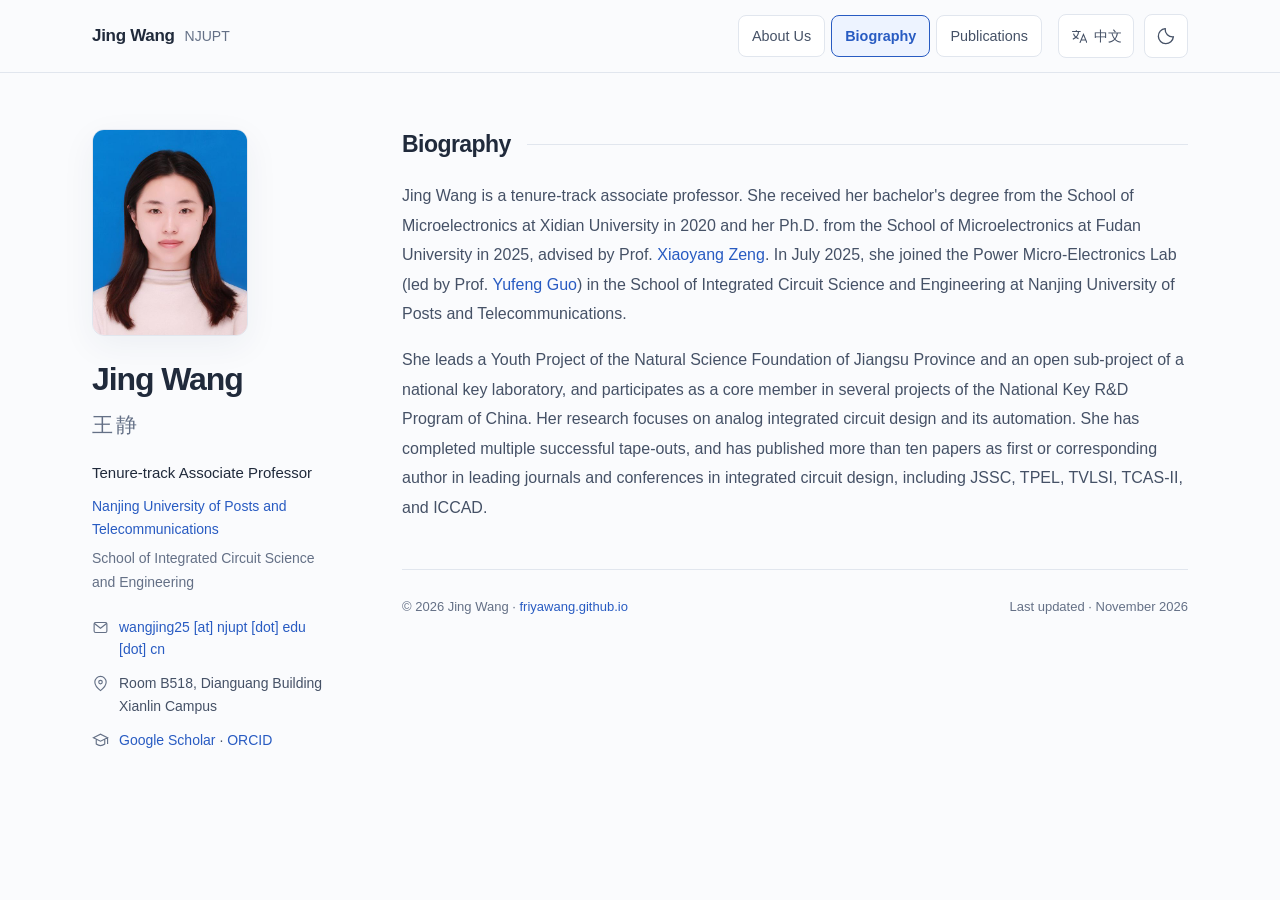
==== commit 4127de5c: "Rewrite biography and remove education, teaching and service sections" ====
--- a/biography/index.html
+++ b/biography/index.html
@@ -193,7 +193,7 @@
       .site-footer { padding:10px 0; }
     }
   </style>
-  <script type="application/ld+json">{"@context": "https://schema.org", "@type": "Person", "name": "Jing Wang", "alternateName": "王静", "url": "https://friyawang.github.io/", "image": "https://friyawang.github.io/images/wj-avatar.jpg", "email": "wangjing25@njupt.edu.cn", "jobTitle": "Associate Professor", "affiliation": {"@type": "Organization", "name": "Nanjing University of Posts and Telecommunications"}, "sameAs": ["https://scholar.google.com/citations?user=YH18iEsAAAAJ", "https://orcid.org/0000-0003-3136-4299", "https://ic.njupt.edu.cn/wj1/main.htm"]}</script>
+  <script type="application/ld+json">{"@context": "https://schema.org", "@type": "Person", "name": "Jing Wang", "alternateName": "王静", "url": "https://friyawang.github.io/", "image": "https://friyawang.github.io/images/wj-avatar.jpg", "email": "wangjing25@njupt.edu.cn", "jobTitle": "Tenure-track Associate Professor", "affiliation": {"@type": "Organization", "name": "Nanjing University of Posts and Telecommunications"}, "sameAs": ["https://scholar.google.com/citations?user=YH18iEsAAAAJ", "https://orcid.org/0000-0003-3136-4299", "https://ic.njupt.edu.cn/wj1/main.htm"]}</script>
 </head>
 <body data-page="biography">
   <a class="skip-link" href="#main"><span class="lang-en" lang="en">Skip to content</span><span class="lang-zh" lang="zh-CN">跳转至正文</span></a>
@@ -208,7 +208,7 @@
   <div class="layout">
     <aside class="profile" aria-label="Profile">
       <img class="portrait" src="https://friyawang.github.io/images/wj-avatar.jpg" alt="Jing Wang" width="156" fetchpriority="high">
-      <div class="profile-heading"><h1>Jing Wang</h1><p class="native-name" lang="zh-CN">王静</p><p class="position"><span class="lang-en" lang="en">Associate Professor</span><span class="lang-zh" lang="zh-CN">副教授</span></p></div>
+      <div class="profile-heading"><h1>Jing Wang</h1><p class="native-name" lang="zh-CN">王静</p><p class="position"><span class="lang-en" lang="en">Tenure-track Associate Professor</span><span class="lang-zh" lang="zh-CN">预聘副教授</span></p></div>
       <p class="affiliation"><a href="https://www.njupt.edu.cn/" target="_blank" rel="noopener noreferrer"><span class="lang-en" lang="en">Nanjing University of Posts and Telecommunications</span><span class="lang-zh" lang="zh-CN">南京邮电大学</span></a><span class="school"><span class="lang-en" lang="en">School of Integrated Circuit Science and Engineering</span><span class="lang-zh" lang="zh-CN">集成电路科学与工程学院</span></span></p>
       <address class="contact-list">
         <div class="contact-line"><svg viewBox="0 0 24 24" aria-hidden="true"><rect x="3" y="5" width="18" height="14" rx="2"/><path d="m3 6 9 7 9-7"/></svg><a href="mailto:wangjing25@njupt.edu.cn">wangjing25 [at] njupt [dot] edu [dot] cn</a></div>
@@ -220,20 +220,13 @@
       <section id="biography" aria-labelledby="biography-title">
         <h2 class="section-title" id="biography-title"><span class="lang-en" lang="en">Biography</span><span class="lang-zh" lang="zh-CN">个人简介</span></h2>
         <div class="intro lang-en" lang="en">
-          <p>I am an associate professor in the School of Integrated Circuit Science and Engineering at Nanjing University of Posts and Telecommunications and a member of the Power Micro-Electronics Lab, led by Prof. <a href="https://yjs.njupt.edu.cn/dsgl/nocontrol/college/dsfcxq.htm?dsJbxxId=9B9D05C52B4F2DCFE050007F01006EFE" target="_blank" rel="noopener noreferrer">Yufeng Guo</a>. I received my bachelor's degree in microelectronic science and engineering from Xidian University in 2020 and my Ph.D. from Fudan University in 2025 under Prof. <a href="https://sme.fudan.edu.cn/60/76/c31158a352374/page.htm" target="_blank" rel="noopener noreferrer">Xiaoyang Zeng</a>.</p>
-          <p>My research interests are power-management IC design and AI for electronic design automation. My chip design experience spans modeling, system architecture, transistor-level and layout design, tape-out, and measurement. I have published as a first or corresponding author in JSSC, TVLSI, TPEL, and TCAS-II, and at ICCAD.</p>
+          <p>Jing Wang is a tenure-track associate professor. She received her bachelor's degree from the School of Microelectronics at Xidian University in 2020 and her Ph.D. from the School of Microelectronics at Fudan University in 2025, advised by Prof. <a href="https://sme.fudan.edu.cn/60/76/c31158a352374/page.htm" target="_blank" rel="noopener noreferrer">Xiaoyang Zeng</a>. In July 2025, she joined the Power Micro-Electronics Lab (led by Prof. <a href="https://yjs.njupt.edu.cn/dsgl/nocontrol/college/dsfcxq.htm?dsJbxxId=9B9D05C52B4F2DCFE050007F01006EFE" target="_blank" rel="noopener noreferrer">Yufeng Guo</a>) in the School of Integrated Circuit Science and Engineering at Nanjing University of Posts and Telecommunications.</p>
+          <p>She leads a Youth Project of the Natural Science Foundation of Jiangsu Province and an open sub-project of a national key laboratory, and participates as a core member in several projects of the National Key R&amp;D Program of China. Her research focuses on analog integrated circuit design and its automation. She has completed multiple successful tape-outs, and has published more than ten papers as first or corresponding author in leading journals and conferences in integrated circuit design, including JSSC, TPEL, TVLSI, TCAS-II, and ICCAD.</p>
         </div>
         <div class="intro lang-zh" lang="zh-CN">
-          <p>王静，南京邮电大学集成电路科学与工程学院副教授，<a href="https://yjs.njupt.edu.cn/dsgl/nocontrol/college/dsfcxq.htm?dsJbxxId=9B9D05C52B4F2DCFE050007F01006EFE" target="_blank" rel="noopener noreferrer">郭宇锋</a>教授负责的功率微电子实验室（PMEL）成员。2020 年获西安电子科技大学微电子科学与工程专业学士学位，2025 年获复旦大学博士学位，师从<a href="https://sme.fudan.edu.cn/60/76/c31158a352374/page.htm" target="_blank" rel="noopener noreferrer">曾晓洋</a>教授。</p>
-          <p>主要研究电源管理芯片设计与大模型辅助的电子设计自动化。具有模拟与电源管理芯片从理论建模、系统架构、晶体管级电路与版图设计到流片测试的完整研发经验。以第一作者或通讯作者在 JSSC、TVLSI、TPEL、TCAS-II、ICCAD 等期刊和会议发表论文。</p>
+          <p>王静，预聘副教授。2020 年和 2025 年于西安电子科技大学和复旦大学微电子学院分别获得学士和博士学位（导师：<a href="https://sme.fudan.edu.cn/60/76/c31158a352374/page.htm" target="_blank" rel="noopener noreferrer">曾晓洋</a>教授）。2025 年 7 月加入南京邮电大学集成电路科学与工程学院功率微电子实验室（负责人：<a href="https://yjs.njupt.edu.cn/dsgl/nocontrol/college/dsfcxq.htm?dsJbxxId=9B9D05C52B4F2DCFE050007F01006EFE" target="_blank" rel="noopener noreferrer">郭宇锋</a>教授）。</p>
+          <p>现主持江苏省自然科学基金青年基金项目、全国重点实验室开放子课题等，并作为核心技术骨干参与多项国家重点研发计划项目。长期从事模拟集成电路设计及其自动化研究，完成多次成功流片验证，并以第一/通讯作者在 JSSC、TPEL、TVLSI、TCAS-II、ICCAD 等集成电路设计领域国际顶级期刊和会议发表学术论文 10 余篇。</p>
         </div>
-        <div class="section-block" id="experience"><h3 id="experience-title"><span class="lang-en" lang="en">Education & Experience</span><span class="lang-zh" lang="zh-CN">教育与工作经历</span></h3><div class="experience">
-          <div class="experience-item"><img class="institution-logo" src="https://friyawang.github.io/images/njupt.png" alt="NJUPT" width="42" height="42" loading="lazy"><div><h4><span class="lang-en" lang="en">Nanjing University of Posts and Telecommunications</span><span class="lang-zh" lang="zh-CN">南京邮电大学</span></h4><p><span class="lang-en" lang="en">Associate Professor</span><span class="lang-zh" lang="zh-CN">副教授</span></p><p class="experience-date"><span class="lang-en" lang="en">2025.07 – Present</span><span class="lang-zh" lang="zh-CN">2025.07 – 至今</span></p></div></div>
-          <div class="experience-item"><img class="institution-logo" src="https://friyawang.github.io/images/fdu.png" alt="Fudan University" width="42" height="42" loading="lazy"><div><h4><span class="lang-en" lang="en">Fudan University</span><span class="lang-zh" lang="zh-CN">复旦大学</span></h4><p><span class="lang-en" lang="en">Ph.D. in IC and System Design, School of Microelectronics · Advised by Prof. Xiaoyang Zeng</span><span class="lang-zh" lang="zh-CN">微电子学院 · 集成电路与系统设计博士 · 导师曾晓洋教授</span></p><p class="experience-date">2020.09 – 2025.06</p></div></div>
-          <div class="experience-item"><img class="institution-logo" src="https://friyawang.github.io/images/xdu.png" alt="Xidian University" width="42" height="42" loading="lazy"><div><h4><span class="lang-en" lang="en">Xidian University</span><span class="lang-zh" lang="zh-CN">西安电子科技大学</span></h4><p><span class="lang-en" lang="en">B.E. in Microelectronic Science and Engineering, School of Microelectronics</span><span class="lang-zh" lang="zh-CN">微电子学院 · 微电子科学与工程学士</span></p><p class="experience-date">2016.09 – 2020.06</p></div></div>
-        </div></div>
-        <div class="section-block" id="teaching"><h3 id="teaching-title"><span class="lang-en" lang="en">Teaching</span><span class="lang-zh" lang="zh-CN">教学</span></h3><p><span class="lang-en" lang="en"><strong>Fall 2026</strong> · Analog Integrated Circuit Design<br><span class="publication-note">Core course for third-year undergraduates · 3 credits</span></span><span class="lang-zh" lang="zh-CN"><strong>2026 年秋季</strong> · 模拟集成电路设计<br><span class="publication-note">本科三年级专业核心课程 · 3 学分</span></span></p></div>
-        <div class="section-block" id="service"><h3 id="service-title"><span class="lang-en" lang="en">Academic Service</span><span class="lang-zh" lang="zh-CN">学术服务</span></h3><dl class="service-list"><dt><span class="lang-en" lang="en">Session Chair</span><span class="lang-zh" lang="zh-CN">分会场主席</span></dt><dd>ASICON 2025</dd><dt><span class="lang-en" lang="en">Reviewer</span><span class="lang-zh" lang="zh-CN">审稿服务</span></dt><dd>IEEE ISCAS, IEEE TVLSI, IEEE TIE, IEEE TCAS-II, <abbr title="Microelectronics Journal">mj</abbr></dd></dl></div>
       </section>
       <footer class="site-footer"><p>© 2026 Jing Wang · <a href="https://friyawang.github.io/">friyawang.github.io</a></p><p><span class="lang-en" lang="en">Last updated · November 2026</span><span class="lang-zh" lang="zh-CN">最后更新 · 2026 年 11 月</span></p></footer>
     </main>
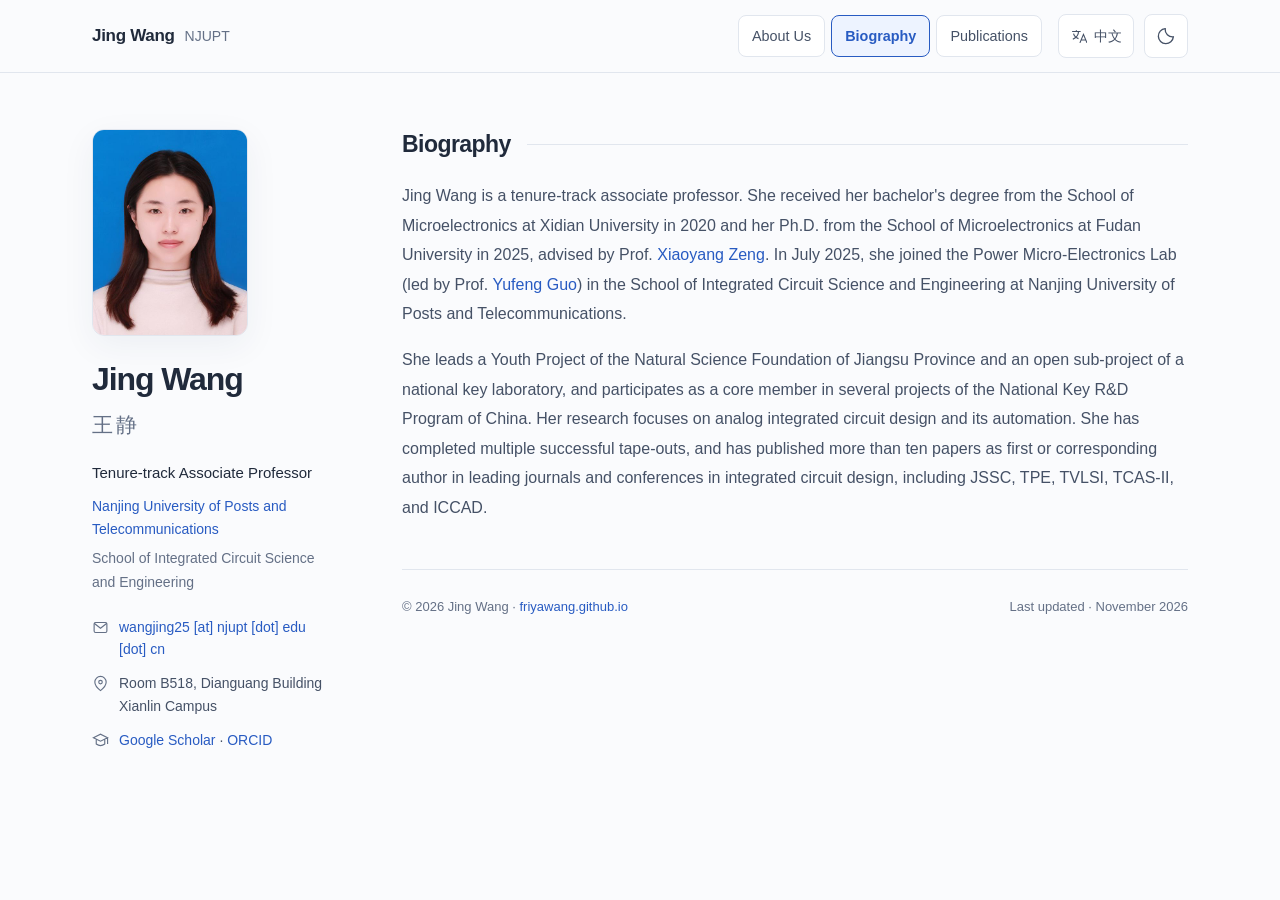
==== commit 8b312062: "Update About Us wording, add emoji to every news item, and correct TPE" ====
--- a/biography/index.html
+++ b/biography/index.html
@@ -221,11 +221,11 @@
         <h2 class="section-title" id="biography-title"><span class="lang-en" lang="en">Biography</span><span class="lang-zh" lang="zh-CN">个人简介</span></h2>
         <div class="intro lang-en" lang="en">
           <p>Jing Wang is a tenure-track associate professor. She received her bachelor's degree from the School of Microelectronics at Xidian University in 2020 and her Ph.D. from the School of Microelectronics at Fudan University in 2025, advised by Prof. <a href="https://sme.fudan.edu.cn/60/76/c31158a352374/page.htm" target="_blank" rel="noopener noreferrer">Xiaoyang Zeng</a>. In July 2025, she joined the Power Micro-Electronics Lab (led by Prof. <a href="https://yjs.njupt.edu.cn/dsgl/nocontrol/college/dsfcxq.htm?dsJbxxId=9B9D05C52B4F2DCFE050007F01006EFE" target="_blank" rel="noopener noreferrer">Yufeng Guo</a>) in the School of Integrated Circuit Science and Engineering at Nanjing University of Posts and Telecommunications.</p>
-          <p>She leads a Youth Project of the Natural Science Foundation of Jiangsu Province and an open sub-project of a national key laboratory, and participates as a core member in several projects of the National Key R&amp;D Program of China. Her research focuses on analog integrated circuit design and its automation. She has completed multiple successful tape-outs, and has published more than ten papers as first or corresponding author in leading journals and conferences in integrated circuit design, including JSSC, TPEL, TVLSI, TCAS-II, and ICCAD.</p>
+          <p>She leads a Youth Project of the Natural Science Foundation of Jiangsu Province and an open sub-project of a national key laboratory, and participates as a core member in several projects of the National Key R&amp;D Program of China. Her research focuses on analog integrated circuit design and its automation. She has completed multiple successful tape-outs, and has published more than ten papers as first or corresponding author in leading journals and conferences in integrated circuit design, including JSSC, TPE, TVLSI, TCAS-II, and ICCAD.</p>
         </div>
         <div class="intro lang-zh" lang="zh-CN">
           <p>王静，预聘副教授。2020 年和 2025 年于西安电子科技大学和复旦大学微电子学院分别获得学士和博士学位（导师：<a href="https://sme.fudan.edu.cn/60/76/c31158a352374/page.htm" target="_blank" rel="noopener noreferrer">曾晓洋</a>教授）。2025 年 7 月加入南京邮电大学集成电路科学与工程学院功率微电子实验室（负责人：<a href="https://yjs.njupt.edu.cn/dsgl/nocontrol/college/dsfcxq.htm?dsJbxxId=9B9D05C52B4F2DCFE050007F01006EFE" target="_blank" rel="noopener noreferrer">郭宇锋</a>教授）。</p>
-          <p>现主持江苏省自然科学基金青年基金项目、全国重点实验室开放子课题等，并作为核心技术骨干参与多项国家重点研发计划项目。长期从事模拟集成电路设计及其自动化研究，完成多次成功流片验证，并以第一/通讯作者在 JSSC、TPEL、TVLSI、TCAS-II、ICCAD 等集成电路设计领域国际顶级期刊和会议发表学术论文 10 余篇。</p>
+          <p>现主持江苏省自然科学基金青年基金项目、全国重点实验室开放子课题等，并作为核心技术骨干参与多项国家重点研发计划项目。长期从事模拟集成电路设计及其自动化研究，完成多次成功流片验证，并以第一/通讯作者在 JSSC、TPE、TVLSI、TCAS-II、ICCAD 等集成电路设计领域国际顶级期刊和会议发表学术论文 10 余篇。</p>
         </div>
       </section>
       <footer class="site-footer"><p>© 2026 Jing Wang · <a href="https://friyawang.github.io/">friyawang.github.io</a></p><p><span class="lang-en" lang="en">Last updated · November 2026</span><span class="lang-zh" lang="zh-CN">最后更新 · 2026 年 11 月</span></p></footer>
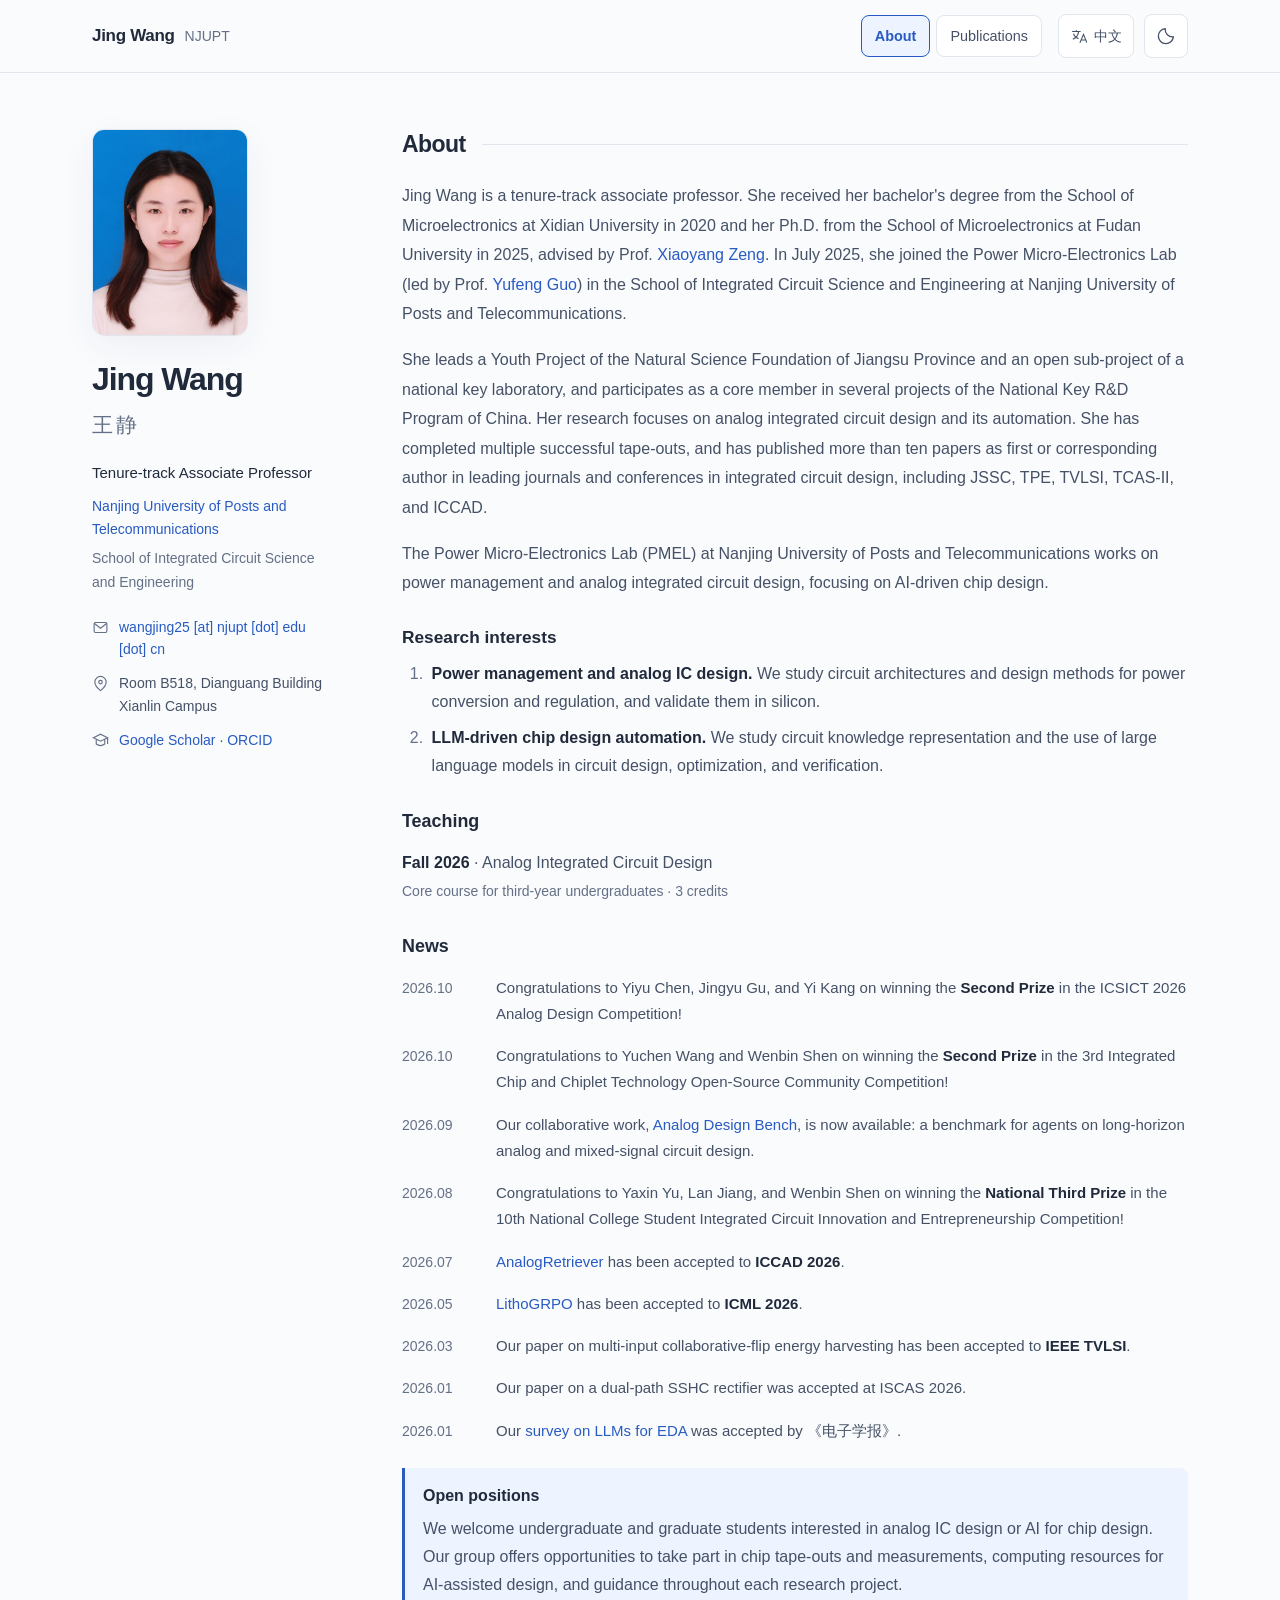
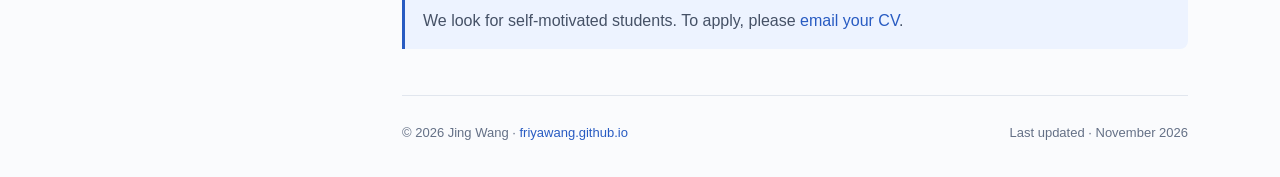
==== commit 0ea7ac90: "Merge biography into the about page and restore the teaching section" ====
--- a/biography/index.html
+++ b/biography/index.html
@@ -1,282 +1,11 @@
 <!DOCTYPE html>
-<html lang="en" data-theme="light" data-lang="en">
+<html lang="zh-CN">
 <head>
   <meta charset="utf-8">
-  <meta name="viewport" content="width=device-width, initial-scale=1">
-  <meta name="description" content="Biography, education, teaching, and academic service of Jing Wang, associate professor at NJUPT.">
-  <meta name="color-scheme" content="light dark">
-  <meta name="theme-color" content="#fafbfd">
-  <meta property="og:type" content="profile">
-  <meta property="og:title" content="Biography · 个人简介 | Jing Wang">
-  <meta property="og:description" content="Biography, education, teaching, and academic service of Jing Wang, associate professor at NJUPT.">
-  <meta property="og:url" content="https://friyawang.github.io/biography/">
-  <meta property="og:image" content="https://friyawang.github.io/images/wj-avatar.jpg">
-  <meta name="twitter:card" content="summary">
-  <link rel="canonical" href="https://friyawang.github.io/biography/">
-  <title>Biography · 个人简介 | Jing Wang</title>
-  
-  <script>
-  (() => {
-    let theme = 'system', lang = 'en';
-    try { theme = localStorage.getItem('jw-theme') || theme; lang = localStorage.getItem('jw-language') || lang; } catch (_) {}
-    if (!['light','dark','system'].includes(theme)) theme = 'system';
-    if (!['en','zh'].includes(lang)) lang = 'en';
-    const root = document.documentElement;
-    root.dataset.themePreference = theme;
-    root.dataset.theme = theme === 'system' ? (window.matchMedia('(prefers-color-scheme: dark)').matches ? 'dark' : 'light') : theme;
-    root.dataset.lang = lang;
-    root.lang = lang === 'zh' ? 'zh-CN' : 'en';
-  })();
-  </script>
-  <style>
-    :root { color-scheme:light; --bg:#fafbfd; --surface:#fff; --ink:#202a3b; --text:#455166; --muted:#647086; --line:#e1e6ee; --accent:#285bc2; --accent-soft:#edf3ff; --hover:#f0f3f8; --shadow:0 10px 34px rgba(23,43,77,.06); --tag:#f0f3f7; }
-    :root[data-theme="dark"] { color-scheme:dark; --bg:#121720; --surface:#19212d; --ink:#eaf0f8; --text:#bac5d6; --muted:#93a1b7; --line:#2d3746; --accent:#91b8ff; --accent-soft:#202f48; --hover:#202a38; --shadow:0 10px 34px rgba(0,0,0,.12); --tag:#222d3c; }
-    *,*::before,*::after { box-sizing:border-box; }
-    html { scroll-behavior:smooth; scroll-padding-top:100px; }
-    body { margin:0; font-family:-apple-system,BlinkMacSystemFont,"Segoe UI",Inter,"Noto Sans",Arial,"PingFang SC","Microsoft YaHei",sans-serif; font-size:16px; line-height:1.75; background:var(--bg); color:var(--text); -webkit-font-smoothing:antialiased; }
-    button { font:inherit; }
-    a { color:var(--accent); text-decoration:none; text-underline-offset:4px; }
-    a:hover { text-decoration:underline; }
-    button,a { -webkit-tap-highlight-color:transparent; }
-    :focus-visible { outline:3px solid var(--accent); outline-offset:4px; border-radius:4px; }
-    p { margin:0 0 16px; }
-    strong { color:var(--ink); font-weight:600; }
-    h1,h2,h3,h4,h5 { color:var(--ink); font-weight:650; }
-    [data-lang="en"] .lang-zh,[data-lang="zh"] .lang-en { display:none !important; }
-    .skip-link { position:fixed; left:20px; top:-80px; z-index:20; background:var(--surface); padding:10px 16px; border:1px solid var(--line); }
-    .skip-link:focus { top:12px; }
-    .topbar { position:sticky; top:0; z-index:10; background:var(--bg); border-bottom:1px solid var(--line); }
-    .topbar-inner { max-width:1160px; margin:auto; min-height:72px; padding:12px 32px; display:flex; align-items:center; gap:16px; }
-    .wordmark { color:var(--ink); font-weight:650; font-size:17px; letter-spacing:-.3px; white-space:nowrap; }
-    .wordmark span { margin-left:10px; color:var(--muted); font-size:14px; font-weight:400; letter-spacing:0; }
-    .page-nav { display:flex; align-items:center; gap:6px; margin-inline-start:auto; }
-    .page-nav a { display:flex; justify-content:center; align-items:center; min-height:42px; padding:5px 13px; border:1px solid var(--line); border-radius:8px; background:var(--surface); color:var(--text); font-size:.9rem; font-weight:500; line-height:1.25; text-align:center; }
-    .page-nav a:hover { color:var(--accent); border-color:var(--accent); text-decoration:none; }
-    .page-nav a[aria-current="page"] { color:var(--accent); border-color:var(--accent); background:var(--accent-soft); font-weight:650; }
-    .toolbar { display:flex; align-items:center; gap:10px; }
-    .control { display:flex; align-items:center; gap:7px; min-height:44px; padding:5px 11px; color:var(--text); background:var(--surface); border:1px solid var(--line); border-radius:8px; cursor:pointer; font-size:14px; }
-    .control:hover { background:var(--hover); }
-    .control svg { width:17px; height:17px; stroke:currentColor; fill:none; stroke-width:1.6; flex:none; }
-    .theme-toggle { width:44px; height:44px; padding:0; justify-content:center; }
-    .theme-toggle svg { width:20px; height:20px; }
-    .theme-icon-sun { display:none; }
-    [data-theme="dark"] .theme-icon-sun { display:block; }
-    [data-theme="dark"] .theme-icon-moon { display:none; }
-    .layout { max-width:1160px; margin:0 auto; padding:56px 32px 0; display:grid; grid-template-columns:238px minmax(0,1fr); gap:72px; align-items:start; }
-    .profile { position:sticky; top:112px; }
-    .portrait { display:block; width:156px; height:auto; max-width:100%; border-radius:12px; border:1px solid var(--line); margin:0 0 24px; box-shadow:var(--shadow); }
-    .profile h1 { font-size:32px; line-height:1.2; letter-spacing:-1.1px; margin:0 0 8px; }
-    .native-name { font-size:21px; font-weight:400; letter-spacing:.12em; color:var(--muted); margin:0 0 18px; }
-    .position { font-size:15px; line-height:1.65; color:var(--ink); margin:0 0 9px; }
-    .affiliation { font-size:14px; line-height:1.65; margin-bottom:22px; }
-    .affiliation .school { display:block; color:var(--muted); margin-top:6px; }
-    .contact-list { display:grid; gap:12px; font-style:normal; font-size:14px; line-height:1.6; }
-    .contact-line { display:flex; gap:10px; align-items:flex-start; }
-    .contact-line svg { width:17px; height:17px; margin-top:3px; flex:none; fill:none; stroke:var(--muted); stroke-width:1.6; }
-    .contact-line a { overflow-wrap:anywhere; }
-    main { min-width:0; }
-    section { margin:0 0 46px; }
-    .section-title { font-size:23px; line-height:1.35; letter-spacing:-.55px; margin:0 0 21px; display:flex; align-items:center; gap:16px; }
-    .section-title::after { content:""; height:1px; flex:1; background:var(--line); }
-    .intro { font-size:16px; line-height:1.85; }
-    .research-heading { margin:24px 0 8px; font-size:1.08rem; }
-    .research-list { margin:0; padding-inline-start:1.6em; font-size:1rem; }
-    .research-list li { padding-inline-start:.25em; margin-bottom:8px; }
-    .research-list li::marker { color:var(--muted); }
-    .opportunities { border-left:3px solid var(--accent); padding:14px 18px; background:var(--accent-soft); border-radius:0 8px 8px 0; margin-top:24px; }
-    .opportunities h3 { font-size:16px; margin:0 0 5px; }
-    .opportunities p { font-size:1rem; line-height:1.75; margin:0; }
-    .opportunities p + p { margin-top:8px; }
-    .news-list { list-style:none; margin:0; padding:0; }
-    .news-list li { display:grid; grid-template-columns:78px minmax(0,1fr); gap:16px; margin:0 0 16px; font-size:15px; line-height:1.75; }
-    .news-list time { color:var(--muted); font-size:14px; font-variant-numeric:tabular-nums; padding-top:1px; }
-    .experience { display:grid; gap:22px; }
-    .experience-item { display:grid; grid-template-columns:42px minmax(0,1fr); gap:16px; align-items:start; }
-    .institution-logo { width:42px; height:42px; object-fit:contain; background:#fff; padding:4px; border-radius:8px; }
-    .experience-item h4 { font-size:16px; line-height:1.6; margin:0 0 2px; }
-    .experience-item p { font-size:14px; line-height:1.65; margin:0; }
-    .experience-date { font-size:13px; color:var(--muted); font-variant-numeric:tabular-nums; }
-    .plain-list { margin:0; padding-left:19px; }
-    .plain-list li { padding-left:3px; margin-bottom:10px; font-size:15px; line-height:1.75; }
-    .subheading { font-size:16px; margin:22px 0 12px; }
-    .section-block { margin-top:26px; }
-    .section-block > h3 { margin:0 0 12px; font-size:1.12rem; }
-    .service-list { display:grid; grid-template-columns:104px 1fr; gap:9px 16px; font-size:15px; margin:0; }
-    .service-list dt { font-weight:500; color:var(--ink); }
-    .service-list dd { margin:0; }
-    .publication-note { color:var(--muted); font-size:14px; margin:-6px 0 10px; }
-    .publication-topics { display:flex; flex-wrap:wrap; gap:8px 20px; margin:14px 0 28px; font-size:14px; }
-    .publication-group + .publication-group { margin-top:36px; }
-    .publication-group-title { font-size:19px; line-height:1.5; margin:0 0 4px; padding-left:13px; border-left:3px solid var(--accent); }
-    .publication { border-bottom:1px solid var(--line); padding:24px 0; }
-    .publication:last-child { border-bottom:0; }
-    .pub-title { font-size:17px; line-height:1.6; margin:0 0 7px; font-weight:600; letter-spacing:-.15px; overflow-wrap:anywhere; }
-    .pub-title a { color:inherit; }
-    .pub-venue { color:var(--accent); font-size:.88em; font-weight:500; white-space:nowrap; margin-inline-end:.16em; }
-    .pub-title a:hover,.pub-title a:focus-visible { color:var(--accent); }
-    .pub-authors { font-size:14px; line-height:1.8; margin:0 0 4px; }
-    .publication[lang="zh-CN"] .pub-authors { word-break:keep-all; }
-    .author-role {
-      display:inline-block; vertical-align:baseline; white-space:nowrap;
-      margin-inline-start:.25em; padding:.05em .55em; border-radius:5px;
-      color:var(--accent); background:var(--accent-soft); font-size:12px; line-height:1.5; font-weight:600;
-    }
-    .pub-citation { font-size:13px; color:var(--muted); line-height:1.7; margin:0 0 10px; }
-    sup { font-size:.75em; }
-    .pub-links { display:flex; flex-wrap:wrap; align-items:center; gap:4px 16px; margin:0; }
-    .resource-link { display:inline-block; font-size:14px; font-weight:500; text-decoration:underline; }
-    .pdf-link { border:1px solid var(--line); border-radius:4px; padding:1px 7px; text-decoration:none; }
-    .pdf-link:hover,.pdf-link:focus-visible { border-color:var(--accent); background:var(--accent-soft); text-decoration:none; }
-    .site-footer { margin-top:10px; padding:26px 0 32px; border-top:1px solid var(--line); display:flex; flex-wrap:wrap; justify-content:space-between; gap:12px; color:var(--muted); font-size:13px; }
-    .site-footer p { margin:0; }
-    .sr-only { position:absolute; width:1px; height:1px; padding:0; margin:-1px; overflow:hidden; clip:rect(0,0,0,0); white-space:nowrap; border:0; }
-    @media (min-width:881px) and (max-height:780px) { .profile { position:static; } }
-    @media (max-width:1050px) { .layout { gap:46px; grid-template-columns:220px minmax(0,1fr); } }
-    @media (max-width:880px) {
-      .layout { grid-template-columns:minmax(0,1fr); gap:40px; max-width:760px; padding-top:34px; }
-      .profile { position:static; display:grid; grid-template-columns:140px minmax(0,1fr); column-gap:28px; }
-      .portrait { grid-column:1; grid-row:1/5; width:140px; margin:0; }
-      .profile-heading,.affiliation,.contact-list { grid-column:2; }
-      .profile h1 { font-size:30px; }
-      .native-name { margin-bottom:12px; font-size:18px; }
-      .position { margin-bottom:7px; }
-      .affiliation { margin-bottom:16px; }
-      .contact-list { gap:9px; }
-    }
-    @media (max-width:720px) {
-      html { scroll-padding-top:126px; }
-      .topbar-inner { display:grid; grid-template-columns:minmax(0,1fr) auto; gap:6px 12px; padding:8px 20px 10px; }
-      .toolbar { grid-row:1; grid-column:2; }
-      .page-nav { grid-column:1/-1; grid-row:2; display:grid; grid-template-columns:repeat(3,minmax(0,1fr)); margin:0; }
-      .page-nav a { min-height:40px; padding-inline:4px; font-size:.875rem; }
-    }
-    @media (max-width:560px) {
-      .wordmark { font-size:15px; }
-      .wordmark span { display:none; }
-      .toolbar { gap:7px; }
-      .control { font-size:14px; padding-left:9px; padding-right:9px; }
-      .theme-control { padding-right:25px; }
-      .theme-control select { max-width:94px; font-size:14px; }
-      .layout { padding:28px 20px 0; gap:34px; }
-      .profile { grid-template-columns:100px minmax(0,1fr); gap:0 20px; }
-      .portrait { width:100px; grid-row:1/3; border-radius:9px; }
-      .profile h1 { font-size:28px; }
-      .native-name { font-size:17px; margin-bottom:12px; }
-      .position { font-size:14px; }
-      .affiliation { grid-column:1/-1; margin-top:18px; margin-bottom:14px; }
-      .contact-list { grid-column:1/-1; font-size:14px; }
-      .section-title { font-size:21px; }
-      section { margin-bottom:36px; }
-      .news-list li { grid-template-columns:66px minmax(0,1fr); gap:12px; }
-      .news-list time { font-size:14px; }
-      .pub-title { font-size:16px; }
-      .publication { padding:22px 0; }
-      .service-list { grid-template-columns:88px 1fr; gap:9px 12px; }
-    }
-    @media screen and (max-width:880px) {
-      body:is([data-page="biography"],[data-page="publications"]) .profile { display:flex; align-items:center; gap:14px; }
-      body:is([data-page="biography"],[data-page="publications"]) .portrait { width:60px; margin:0; }
-      body:is([data-page="biography"],[data-page="publications"]) .profile-heading { display:grid; grid-template-columns:auto auto; align-items:baseline; column-gap:8px; }
-      body:is([data-page="biography"],[data-page="publications"]) .profile h1 { font-size:1.375rem; margin:0; }
-      body:is([data-page="biography"],[data-page="publications"]) .native-name { font-size:1rem; margin:0; }
-      body:is([data-page="biography"],[data-page="publications"]) .position { grid-column:1/-1; margin:0; }
-      body:is([data-page="biography"],[data-page="publications"]) :is(.affiliation,.contact-list) { display:none; }
-    }
-    @media (prefers-reduced-motion:reduce) { html { scroll-behavior:auto; } }
-    @media print {
-      :root,:root[data-theme="dark"] { --bg:#fff; --surface:#fff; --ink:#111; --text:#222; --muted:#555; --line:#ccc; --accent:#164493; --accent-soft:#fff; --tag:#fff; }
-      .topbar,.skip-link { display:none; }
-      .layout { display:block; padding:0; }
-      .profile { position:static; margin-bottom:24px; }
-      .portrait { width:90px; float:right; }
-      .publication { break-inside:avoid; }
-      .site-footer { padding:10px 0; }
-    }
-  </style>
-  <script type="application/ld+json">{"@context": "https://schema.org", "@type": "Person", "name": "Jing Wang", "alternateName": "王静", "url": "https://friyawang.github.io/", "image": "https://friyawang.github.io/images/wj-avatar.jpg", "email": "wangjing25@njupt.edu.cn", "jobTitle": "Tenure-track Associate Professor", "affiliation": {"@type": "Organization", "name": "Nanjing University of Posts and Telecommunications"}, "sameAs": ["https://scholar.google.com/citations?user=YH18iEsAAAAJ", "https://orcid.org/0000-0003-3136-4299", "https://ic.njupt.edu.cn/wj1/main.htm"]}</script>
+  <link rel="canonical" href="https://friyawang.github.io/#biography">
+  <meta http-equiv="refresh" content="0; url=/#biography">
+  <script>location.replace("/#biography");</script>
+  <title>关于我 · Jing Wang</title>
 </head>
-<body data-page="biography">
-  <a class="skip-link" href="#main"><span class="lang-en" lang="en">Skip to content</span><span class="lang-zh" lang="zh-CN">跳转至正文</span></a>
-  <header class="topbar"><div class="topbar-inner">
-    <a class="wordmark" href="/">Jing Wang<span>NJUPT</span></a>
-    <nav class="page-nav" aria-label="Main navigation"><a href="/"><span class="lang-en" lang="en">About Us</span><span class="lang-zh" lang="zh-CN">关于我们</span></a><a href="/biography/" aria-current="page"><span class="lang-en" lang="en">Biography</span><span class="lang-zh" lang="zh-CN">个人简介</span></a><a href="/publications/"><span class="lang-en" lang="en">Publications</span><span class="lang-zh" lang="zh-CN">论文</span></a></nav>
-    <div class="toolbar">
-      <button class="control" id="language-toggle" type="button" aria-label="Switch to Chinese"><svg viewBox="0 0 24 24" aria-hidden="true"><path d="M3 5h12M9 3v2m3 0c0 6-4 9-8 11m1-8c1 4 4 6 7 7m2 6 5-12 5 12m-8-4h6"/></svg><span id="language-label">中文</span></button>
-      <button class="control theme-toggle" id="theme-toggle" type="button" aria-label="Switch to dark mode" title="Switch to dark mode"><svg class="theme-icon-sun" viewBox="0 0 24 24" aria-hidden="true"><circle cx="12" cy="12" r="4"/><path d="M12 2v2m0 16v2M2 12h2m16 0h2M5 5l1.5 1.5m11 11L19 19M5 19l1.5-1.5m11-11L19 5"/></svg><svg class="theme-icon-moon" viewBox="0 0 24 24" aria-hidden="true"><path d="M20.8 13A9 9 0 0 1 11 3.2 9 9 0 1 0 20.8 13Z"/></svg></button>
-    </div>
-  </div></header>
-  <div class="layout">
-    <aside class="profile" aria-label="Profile">
-      <img class="portrait" src="https://friyawang.github.io/images/wj-avatar.jpg" alt="Jing Wang" width="156" fetchpriority="high">
-      <div class="profile-heading"><h1>Jing Wang</h1><p class="native-name" lang="zh-CN">王静</p><p class="position"><span class="lang-en" lang="en">Tenure-track Associate Professor</span><span class="lang-zh" lang="zh-CN">预聘副教授</span></p></div>
-      <p class="affiliation"><a href="https://www.njupt.edu.cn/" target="_blank" rel="noopener noreferrer"><span class="lang-en" lang="en">Nanjing University of Posts and Telecommunications</span><span class="lang-zh" lang="zh-CN">南京邮电大学</span></a><span class="school"><span class="lang-en" lang="en">School of Integrated Circuit Science and Engineering</span><span class="lang-zh" lang="zh-CN">集成电路科学与工程学院</span></span></p>
-      <address class="contact-list">
-        <div class="contact-line"><svg viewBox="0 0 24 24" aria-hidden="true"><rect x="3" y="5" width="18" height="14" rx="2"/><path d="m3 6 9 7 9-7"/></svg><a href="mailto:wangjing25@njupt.edu.cn">wangjing25 [at] njupt [dot] edu [dot] cn</a></div>
-        <div class="contact-line"><svg viewBox="0 0 24 24" aria-hidden="true"><path d="M20 10c0 6-8 12-8 12S4 16 4 10a8 8 0 1 1 16 0Z"/><circle cx="12" cy="10" r="2.5"/></svg><span><span class="lang-en" lang="en">Room B518, Dianguang Building<br>Xianlin Campus</span><span class="lang-zh" lang="zh-CN">仙林校区<br>电光学科楼 B518</span></span></div>
-        <div class="contact-line"><svg viewBox="0 0 24 24" aria-hidden="true"><path d="m2 8 10-5 10 5-10 5Zm4 3v6c4 3 8 3 12 0v-6m4-3v9"/></svg><span><a href="https://scholar.google.com/citations?hl=en&amp;user=YH18iEsAAAAJ" target="_blank" rel="noopener noreferrer">Google Scholar</a> <span aria-hidden="true">·</span> <a href="https://orcid.org/0000-0003-3136-4299" title="ORCID iD: 0000-0003-3136-4299" target="_blank" rel="me noopener noreferrer">ORCID</a></span></div>
-      </address>
-    </aside>
-    <main id="main">
-      <section id="biography" aria-labelledby="biography-title">
-        <h2 class="section-title" id="biography-title"><span class="lang-en" lang="en">Biography</span><span class="lang-zh" lang="zh-CN">个人简介</span></h2>
-        <div class="intro lang-en" lang="en">
-          <p>Jing Wang is a tenure-track associate professor. She received her bachelor's degree from the School of Microelectronics at Xidian University in 2020 and her Ph.D. from the School of Microelectronics at Fudan University in 2025, advised by Prof. <a href="https://sme.fudan.edu.cn/60/76/c31158a352374/page.htm" target="_blank" rel="noopener noreferrer">Xiaoyang Zeng</a>. In July 2025, she joined the Power Micro-Electronics Lab (led by Prof. <a href="https://yjs.njupt.edu.cn/dsgl/nocontrol/college/dsfcxq.htm?dsJbxxId=9B9D05C52B4F2DCFE050007F01006EFE" target="_blank" rel="noopener noreferrer">Yufeng Guo</a>) in the School of Integrated Circuit Science and Engineering at Nanjing University of Posts and Telecommunications.</p>
-          <p>She leads a Youth Project of the Natural Science Foundation of Jiangsu Province and an open sub-project of a national key laboratory, and participates as a core member in several projects of the National Key R&amp;D Program of China. Her research focuses on analog integrated circuit design and its automation. She has completed multiple successful tape-outs, and has published more than ten papers as first or corresponding author in leading journals and conferences in integrated circuit design, including JSSC, TPE, TVLSI, TCAS-II, and ICCAD.</p>
-        </div>
-        <div class="intro lang-zh" lang="zh-CN">
-          <p>王静，预聘副教授。2020 年和 2025 年于西安电子科技大学和复旦大学微电子学院分别获得学士和博士学位（导师：<a href="https://sme.fudan.edu.cn/60/76/c31158a352374/page.htm" target="_blank" rel="noopener noreferrer">曾晓洋</a>教授）。2025 年 7 月加入南京邮电大学集成电路科学与工程学院功率微电子实验室（负责人：<a href="https://yjs.njupt.edu.cn/dsgl/nocontrol/college/dsfcxq.htm?dsJbxxId=9B9D05C52B4F2DCFE050007F01006EFE" target="_blank" rel="noopener noreferrer">郭宇锋</a>教授）。</p>
-          <p>现主持江苏省自然科学基金青年基金项目、全国重点实验室开放子课题等，并作为核心技术骨干参与多项国家重点研发计划项目。长期从事模拟集成电路设计及其自动化研究，完成多次成功流片验证，并以第一/通讯作者在 JSSC、TPE、TVLSI、TCAS-II、ICCAD 等集成电路设计领域国际顶级期刊和会议发表学术论文 10 余篇。</p>
-        </div>
-      </section>
-      <footer class="site-footer"><p>© 2026 Jing Wang · <a href="https://friyawang.github.io/">friyawang.github.io</a></p><p><span class="lang-en" lang="en">Last updated · November 2026</span><span class="lang-zh" lang="zh-CN">最后更新 · 2026 年 11 月</span></p></footer>
-    </main>
-  </div>
-  <script>
-  (() => {
-    const root = document.documentElement;
-    const themeButton = document.getElementById('theme-toggle');
-    const languageButton = document.getElementById('language-toggle');
-    const languageLabel = document.getElementById('language-label');
-    const colorMeta = document.querySelector('meta[name="theme-color"]');
-    const systemTheme = window.matchMedia('(prefers-color-scheme: dark)');
-    const persist = (key,value) => { try { localStorage.setItem(key,value); } catch (_) {} };
-    function updateThemeButton() {
-      const dark = root.dataset.theme === 'dark';
-      const label = root.dataset.lang === 'zh'
-        ? (dark ? '开灯：切换到日间模式' : '关灯：切换到夜间模式')
-        : (dark ? 'Switch to light mode' : 'Switch to dark mode');
-      themeButton.setAttribute('aria-label',label);
-      themeButton.setAttribute('title',label);
-    }
-    function applyTheme(preference) {
-      root.dataset.themePreference = preference;
-      root.dataset.theme = preference === 'system' ? (systemTheme.matches ? 'dark' : 'light') : preference;
-      colorMeta.content = root.dataset.theme === 'dark' ? '#121720' : '#fafbfd';
-      updateThemeButton();
-    }
-    function applyLanguage(lang) {
-      root.dataset.lang = lang;
-      root.lang = lang === 'zh' ? 'zh-CN' : 'en';
-      languageLabel.textContent = lang === 'zh' ? 'EN' : '中文';
-      languageButton.setAttribute('aria-label', lang === 'zh' ? 'Switch to English' : '切换到中文');
-      updateThemeButton();
-    }
-    themeButton.addEventListener('click', () => {
-      const theme = root.dataset.theme === 'dark' ? 'light' : 'dark';
-      applyTheme(theme);
-      persist('jw-theme',theme);
-    });
-    languageButton.addEventListener('click', () => {
-      const lang = root.dataset.lang === 'en' ? 'zh' : 'en';
-      applyLanguage(lang);
-      persist('jw-language',lang);
-    });
-    const onSystemThemeChange = () => { if (root.dataset.themePreference === 'system') applyTheme('system'); };
-    if (systemTheme.addEventListener) systemTheme.addEventListener('change',onSystemThemeChange);
-    else if (systemTheme.addListener) systemTheme.addListener(onSystemThemeChange);
-    applyTheme(root.dataset.themePreference || 'system');
-    applyLanguage(root.dataset.lang || 'en');
-  })();
-  </script>
-</body>
+<body></body>
 </html>
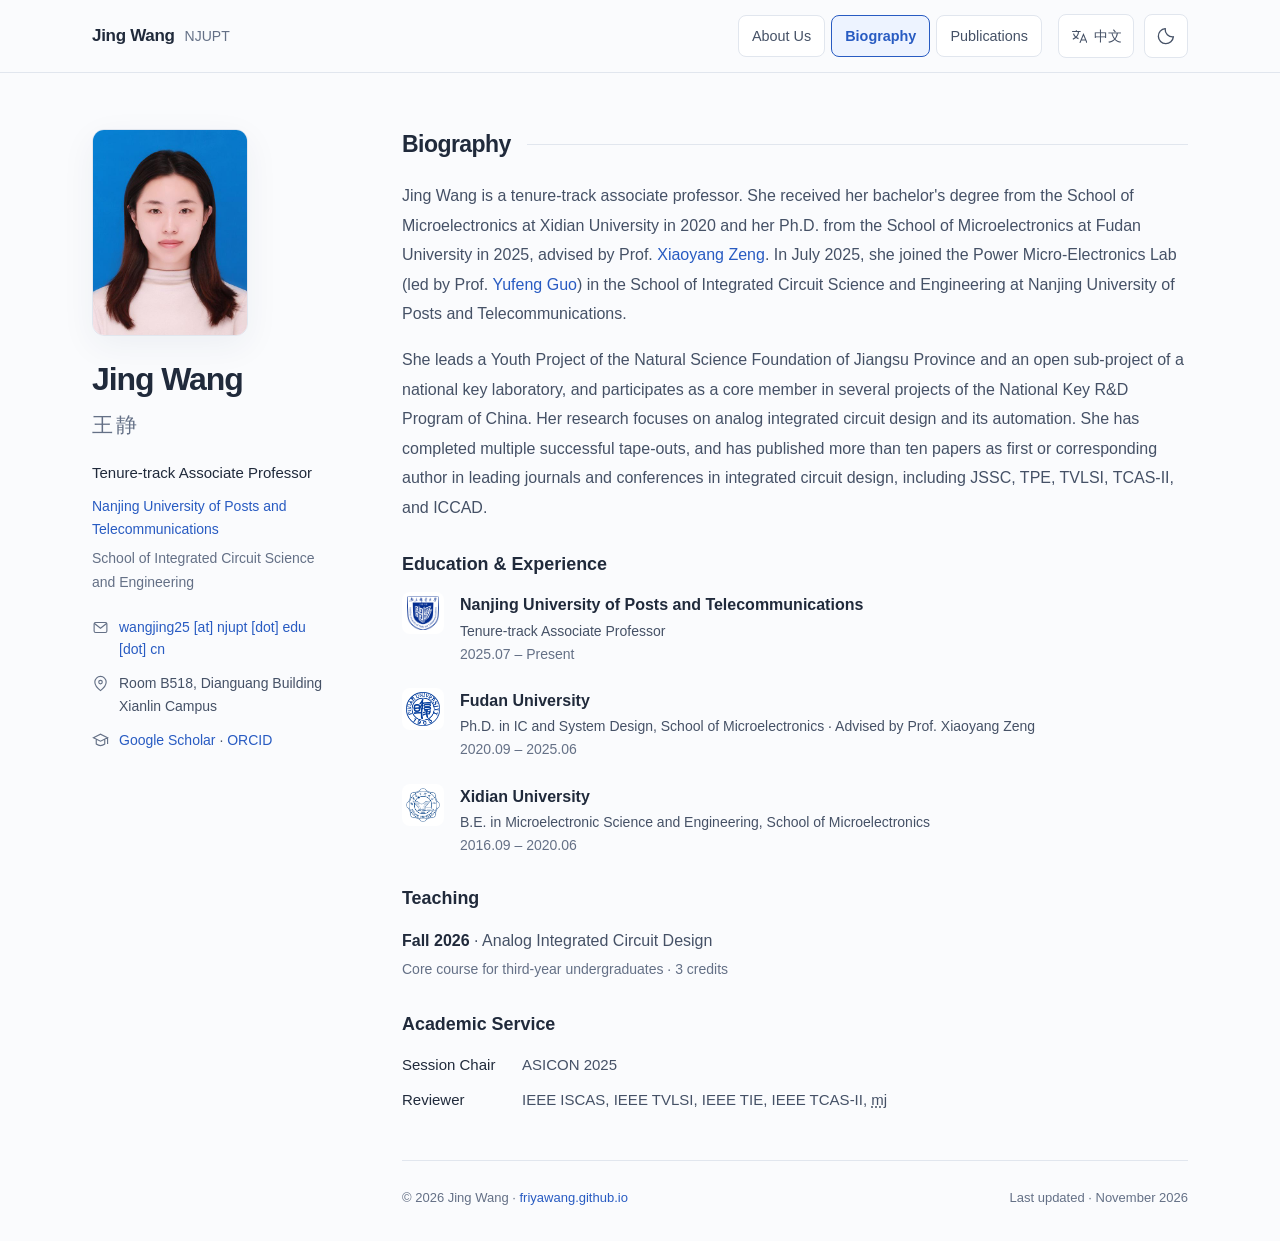
==== commit 7280119a: "Keep About and Biography as separate pages and restore education, teaching, and service" ====
--- a/biography/index.html
+++ b/biography/index.html
@@ -1,11 +1,290 @@
 <!DOCTYPE html>
-<html lang="zh-CN">
+<html lang="en" data-theme="light" data-lang="en">
 <head>
   <meta charset="utf-8">
-  <link rel="canonical" href="https://friyawang.github.io/#biography">
-  <meta http-equiv="refresh" content="0; url=/#biography">
-  <script>location.replace("/#biography");</script>
-  <title>关于我 · Jing Wang</title>
+  <meta name="viewport" content="width=device-width, initial-scale=1">
+  <meta name="description" content="Biography, education, teaching, and academic service of Jing Wang, associate professor at NJUPT.">
+  <meta name="color-scheme" content="light dark">
+  <meta name="theme-color" content="#fafbfd">
+  <meta property="og:type" content="profile">
+  <meta property="og:title" content="Biography · 个人简介 | Jing Wang">
+  <meta property="og:description" content="Biography, education, teaching, and academic service of Jing Wang, associate professor at NJUPT.">
+  <meta property="og:url" content="https://friyawang.github.io/biography/">
+  <meta property="og:image" content="https://friyawang.github.io/images/wj-avatar.jpg">
+  <meta name="twitter:card" content="summary">
+  <link rel="canonical" href="https://friyawang.github.io/biography/">
+  <title>Biography · 个人简介 | Jing Wang</title>
+  
+  <script>
+  (() => {
+    let theme = 'system', lang = 'en';
+    try { theme = localStorage.getItem('jw-theme') || theme; lang = localStorage.getItem('jw-language') || lang; } catch (_) {}
+    if (!['light','dark','system'].includes(theme)) theme = 'system';
+    if (!['en','zh'].includes(lang)) lang = 'en';
+    const root = document.documentElement;
+    root.dataset.themePreference = theme;
+    root.dataset.theme = theme === 'system' ? (window.matchMedia('(prefers-color-scheme: dark)').matches ? 'dark' : 'light') : theme;
+    root.dataset.lang = lang;
+    root.lang = lang === 'zh' ? 'zh-CN' : 'en';
+  })();
+  </script>
+  <style>
+    :root { color-scheme:light; --bg:#fafbfd; --surface:#fff; --ink:#202a3b; --text:#455166; --muted:#647086; --line:#e1e6ee; --accent:#285bc2; --accent-soft:#edf3ff; --hover:#f0f3f8; --shadow:0 10px 34px rgba(23,43,77,.06); --tag:#f0f3f7; }
+    :root[data-theme="dark"] { color-scheme:dark; --bg:#121720; --surface:#19212d; --ink:#eaf0f8; --text:#bac5d6; --muted:#93a1b7; --line:#2d3746; --accent:#91b8ff; --accent-soft:#202f48; --hover:#202a38; --shadow:0 10px 34px rgba(0,0,0,.12); --tag:#222d3c; }
+    *,*::before,*::after { box-sizing:border-box; }
+    html { scroll-behavior:smooth; scroll-padding-top:100px; }
+    body { margin:0; font-family:-apple-system,BlinkMacSystemFont,"Segoe UI",Inter,"Noto Sans",Arial,"PingFang SC","Microsoft YaHei",sans-serif; font-size:16px; line-height:1.75; background:var(--bg); color:var(--text); -webkit-font-smoothing:antialiased; }
+    button { font:inherit; }
+    a { color:var(--accent); text-decoration:none; text-underline-offset:4px; }
+    a:hover { text-decoration:underline; }
+    button,a { -webkit-tap-highlight-color:transparent; }
+    :focus-visible { outline:3px solid var(--accent); outline-offset:4px; border-radius:4px; }
+    p { margin:0 0 16px; }
+    strong { color:var(--ink); font-weight:600; }
+    h1,h2,h3,h4,h5 { color:var(--ink); font-weight:650; }
+    [data-lang="en"] .lang-zh,[data-lang="zh"] .lang-en { display:none !important; }
+    .skip-link { position:fixed; left:20px; top:-80px; z-index:20; background:var(--surface); padding:10px 16px; border:1px solid var(--line); }
+    .skip-link:focus { top:12px; }
+    .topbar { position:sticky; top:0; z-index:10; background:var(--bg); border-bottom:1px solid var(--line); }
+    .topbar-inner { max-width:1160px; margin:auto; min-height:72px; padding:12px 32px; display:flex; align-items:center; gap:16px; }
+    .wordmark { color:var(--ink); font-weight:650; font-size:17px; letter-spacing:-.3px; white-space:nowrap; }
+    .wordmark span { margin-left:10px; color:var(--muted); font-size:14px; font-weight:400; letter-spacing:0; }
+    .page-nav { display:flex; align-items:center; gap:6px; margin-inline-start:auto; }
+    .page-nav a { display:flex; justify-content:center; align-items:center; min-height:42px; padding:5px 13px; border:1px solid var(--line); border-radius:8px; background:var(--surface); color:var(--text); font-size:.9rem; font-weight:500; line-height:1.25; text-align:center; }
+    .page-nav a:hover { color:var(--accent); border-color:var(--accent); text-decoration:none; }
+    .page-nav a[aria-current="page"] { color:var(--accent); border-color:var(--accent); background:var(--accent-soft); font-weight:650; }
+    .toolbar { display:flex; align-items:center; gap:10px; }
+    .control { display:flex; align-items:center; gap:7px; min-height:44px; padding:5px 11px; color:var(--text); background:var(--surface); border:1px solid var(--line); border-radius:8px; cursor:pointer; font-size:14px; }
+    .control:hover { background:var(--hover); }
+    .control svg { width:17px; height:17px; stroke:currentColor; fill:none; stroke-width:1.6; flex:none; }
+    .theme-toggle { width:44px; height:44px; padding:0; justify-content:center; }
+    .theme-toggle svg { width:20px; height:20px; }
+    .theme-icon-sun { display:none; }
+    [data-theme="dark"] .theme-icon-sun { display:block; }
+    [data-theme="dark"] .theme-icon-moon { display:none; }
+    .layout { max-width:1160px; margin:0 auto; padding:56px 32px 0; display:grid; grid-template-columns:238px minmax(0,1fr); gap:72px; align-items:start; }
+    .profile { position:sticky; top:112px; }
+    .portrait { display:block; width:156px; height:auto; max-width:100%; border-radius:12px; border:1px solid var(--line); margin:0 0 24px; box-shadow:var(--shadow); }
+    .profile h1 { font-size:32px; line-height:1.2; letter-spacing:-1.1px; margin:0 0 8px; }
+    .native-name { font-size:21px; font-weight:400; letter-spacing:.12em; color:var(--muted); margin:0 0 18px; }
+    .position { font-size:15px; line-height:1.65; color:var(--ink); margin:0 0 9px; }
+    .affiliation { font-size:14px; line-height:1.65; margin-bottom:22px; }
+    .affiliation .school { display:block; color:var(--muted); margin-top:6px; }
+    .contact-list { display:grid; gap:12px; font-style:normal; font-size:14px; line-height:1.6; }
+    .contact-line { display:flex; gap:10px; align-items:flex-start; }
+    .contact-line svg { width:17px; height:17px; margin-top:3px; flex:none; fill:none; stroke:var(--muted); stroke-width:1.6; }
+    .contact-line a { overflow-wrap:anywhere; }
+    main { min-width:0; }
+    section { margin:0 0 46px; }
+    .section-title { font-size:23px; line-height:1.35; letter-spacing:-.55px; margin:0 0 21px; display:flex; align-items:center; gap:16px; }
+    .section-title::after { content:""; height:1px; flex:1; background:var(--line); }
+    .intro { font-size:16px; line-height:1.85; }
+    .research-heading { margin:24px 0 8px; font-size:1.08rem; }
+    .research-list { margin:0; padding-inline-start:1.6em; font-size:1rem; }
+    .research-list li { padding-inline-start:.25em; margin-bottom:8px; }
+    .research-list li::marker { color:var(--muted); }
+    .opportunities { border-left:3px solid var(--accent); padding:14px 18px; background:var(--accent-soft); border-radius:0 8px 8px 0; margin-top:24px; }
+    .opportunities h3 { font-size:16px; margin:0 0 5px; }
+    .opportunities p { font-size:1rem; line-height:1.75; margin:0; }
+    .opportunities p + p { margin-top:8px; }
+    .news-list { list-style:none; margin:0; padding:0; }
+    .news-list li { display:grid; grid-template-columns:78px minmax(0,1fr); gap:16px; margin:0 0 16px; font-size:15px; line-height:1.75; }
+    .news-list time { color:var(--muted); font-size:14px; font-variant-numeric:tabular-nums; padding-top:1px; }
+    .experience { display:grid; gap:22px; }
+    .experience-item { display:grid; grid-template-columns:42px minmax(0,1fr); gap:16px; align-items:start; }
+    .institution-logo { width:42px; height:42px; object-fit:contain; background:#fff; padding:4px; border-radius:8px; }
+    .experience-item h4 { font-size:16px; line-height:1.6; margin:0 0 2px; }
+    .experience-item p { font-size:14px; line-height:1.65; margin:0; }
+    .experience-date { font-size:13px; color:var(--muted); font-variant-numeric:tabular-nums; }
+    .plain-list { margin:0; padding-left:19px; }
+    .plain-list li { padding-left:3px; margin-bottom:10px; font-size:15px; line-height:1.75; }
+    .subheading { font-size:16px; margin:22px 0 12px; }
+    .section-block { margin-top:26px; }
+    .section-block > h3 { margin:0 0 12px; font-size:1.12rem; }
+    .service-list { display:grid; grid-template-columns:104px 1fr; gap:9px 16px; font-size:15px; margin:0; }
+    .service-list dt { font-weight:500; color:var(--ink); }
+    .service-list dd { margin:0; }
+    .publication-note { color:var(--muted); font-size:14px; margin:-6px 0 10px; }
+    .publication-topics { display:flex; flex-wrap:wrap; gap:8px 20px; margin:14px 0 28px; font-size:14px; }
+    .publication-group + .publication-group { margin-top:36px; }
+    .publication-group-title { font-size:19px; line-height:1.5; margin:0 0 4px; padding-left:13px; border-left:3px solid var(--accent); }
+    .publication { border-bottom:1px solid var(--line); padding:24px 0; }
+    .publication:last-child { border-bottom:0; }
+    .pub-title { font-size:17px; line-height:1.6; margin:0 0 7px; font-weight:600; letter-spacing:-.15px; overflow-wrap:anywhere; }
+    .pub-title a { color:inherit; }
+    .pub-venue { color:var(--accent); font-size:.88em; font-weight:500; white-space:nowrap; margin-inline-end:.16em; }
+    .pub-title a:hover,.pub-title a:focus-visible { color:var(--accent); }
+    .pub-authors { font-size:14px; line-height:1.8; margin:0 0 4px; }
+    .publication[lang="zh-CN"] .pub-authors { word-break:keep-all; }
+    .author-role {
+      display:inline-block; vertical-align:baseline; white-space:nowrap;
+      margin-inline-start:.25em; padding:.05em .55em; border-radius:5px;
+      color:var(--accent); background:var(--accent-soft); font-size:12px; line-height:1.5; font-weight:600;
+    }
+    .pub-citation { font-size:13px; color:var(--muted); line-height:1.7; margin:0 0 10px; }
+    sup { font-size:.75em; }
+    .pub-links { display:flex; flex-wrap:wrap; align-items:center; gap:4px 16px; margin:0; }
+    .resource-link { display:inline-block; font-size:14px; font-weight:500; text-decoration:underline; }
+    .pdf-link { border:1px solid var(--line); border-radius:4px; padding:1px 7px; text-decoration:none; }
+    .pdf-link:hover,.pdf-link:focus-visible { border-color:var(--accent); background:var(--accent-soft); text-decoration:none; }
+    .site-footer { margin-top:10px; padding:26px 0 32px; border-top:1px solid var(--line); display:flex; flex-wrap:wrap; justify-content:space-between; gap:12px; color:var(--muted); font-size:13px; }
+    .site-footer p { margin:0; }
+    .sr-only { position:absolute; width:1px; height:1px; padding:0; margin:-1px; overflow:hidden; clip:rect(0,0,0,0); white-space:nowrap; border:0; }
+    @media (min-width:881px) and (max-height:780px) { .profile { position:static; } }
+    @media (max-width:1050px) { .layout { gap:46px; grid-template-columns:220px minmax(0,1fr); } }
+    @media (max-width:880px) {
+      .layout { grid-template-columns:minmax(0,1fr); gap:40px; max-width:760px; padding-top:34px; }
+      .profile { position:static; display:grid; grid-template-columns:140px minmax(0,1fr); column-gap:28px; }
+      .portrait { grid-column:1; grid-row:1/5; width:140px; margin:0; }
+      .profile-heading,.affiliation,.contact-list { grid-column:2; }
+      .profile h1 { font-size:30px; }
+      .native-name { margin-bottom:12px; font-size:18px; }
+      .position { margin-bottom:7px; }
+      .affiliation { margin-bottom:16px; }
+      .contact-list { gap:9px; }
+    }
+    @media (max-width:720px) {
+      html { scroll-padding-top:126px; }
+      .topbar-inner { display:grid; grid-template-columns:minmax(0,1fr) auto; gap:6px 12px; padding:8px 20px 10px; }
+      .toolbar { grid-row:1; grid-column:2; }
+      .page-nav { grid-column:1/-1; grid-row:2; display:grid; grid-template-columns:repeat(3,minmax(0,1fr)); margin:0; }
+      .page-nav a { min-height:40px; padding-inline:4px; font-size:.875rem; }
+    }
+    @media (max-width:560px) {
+      .wordmark { font-size:15px; }
+      .wordmark span { display:none; }
+      .toolbar { gap:7px; }
+      .control { font-size:14px; padding-left:9px; padding-right:9px; }
+      .theme-control { padding-right:25px; }
+      .theme-control select { max-width:94px; font-size:14px; }
+      .layout { padding:28px 20px 0; gap:34px; }
+      .profile { grid-template-columns:100px minmax(0,1fr); gap:0 20px; }
+      .portrait { width:100px; grid-row:1/3; border-radius:9px; }
+      .profile h1 { font-size:28px; }
+      .native-name { font-size:17px; margin-bottom:12px; }
+      .position { font-size:14px; }
+      .affiliation { grid-column:1/-1; margin-top:18px; margin-bottom:14px; }
+      .contact-list { grid-column:1/-1; font-size:14px; }
+      .section-title { font-size:21px; }
+      section { margin-bottom:36px; }
+      .news-list li { grid-template-columns:66px minmax(0,1fr); gap:12px; }
+      .news-list time { font-size:14px; }
+      .pub-title { font-size:16px; }
+      .publication { padding:22px 0; }
+      .service-list { grid-template-columns:88px 1fr; gap:9px 12px; }
+    }
+    @media screen and (max-width:880px) {
+      body:is([data-page="biography"],[data-page="publications"]) .profile { display:flex; align-items:center; gap:14px; }
+      body:is([data-page="biography"],[data-page="publications"]) .portrait { width:60px; margin:0; }
+      body:is([data-page="biography"],[data-page="publications"]) .profile-heading { display:grid; grid-template-columns:auto auto; align-items:baseline; column-gap:8px; }
+      body:is([data-page="biography"],[data-page="publications"]) .profile h1 { font-size:1.375rem; margin:0; }
+      body:is([data-page="biography"],[data-page="publications"]) .native-name { font-size:1rem; margin:0; }
+      body:is([data-page="biography"],[data-page="publications"]) .position { grid-column:1/-1; margin:0; }
+      body:is([data-page="biography"],[data-page="publications"]) :is(.affiliation,.contact-list) { display:none; }
+    }
+    @media (prefers-reduced-motion:reduce) { html { scroll-behavior:auto; } }
+    @media print {
+      :root,:root[data-theme="dark"] { --bg:#fff; --surface:#fff; --ink:#111; --text:#222; --muted:#555; --line:#ccc; --accent:#164493; --accent-soft:#fff; --tag:#fff; }
+      .topbar,.skip-link { display:none; }
+      .layout { display:block; padding:0; }
+      .profile { position:static; margin-bottom:24px; }
+      .portrait { width:90px; float:right; }
+      .publication { break-inside:avoid; }
+      .site-footer { padding:10px 0; }
+    }
+  </style>
+  <script type="application/ld+json">{"@context": "https://schema.org", "@type": "Person", "name": "Jing Wang", "alternateName": "王静", "url": "https://friyawang.github.io/", "image": "https://friyawang.github.io/images/wj-avatar.jpg", "email": "wangjing25@njupt.edu.cn", "jobTitle": "Tenure-track Associate Professor", "affiliation": {"@type": "Organization", "name": "Nanjing University of Posts and Telecommunications"}, "sameAs": ["https://scholar.google.com/citations?user=YH18iEsAAAAJ", "https://orcid.org/0000-0003-3136-4299", "https://ic.njupt.edu.cn/wj1/main.htm"]}</script>
 </head>
-<body></body>
+<body data-page="biography">
+  <a class="skip-link" href="#main"><span class="lang-en" lang="en">Skip to content</span><span class="lang-zh" lang="zh-CN">跳转至正文</span></a>
+  <header class="topbar"><div class="topbar-inner">
+    <a class="wordmark" href="/">Jing Wang<span>NJUPT</span></a>
+    <nav class="page-nav" aria-label="Main navigation"><a href="/"><span class="lang-en" lang="en">About Us</span><span class="lang-zh" lang="zh-CN">关于我们</span></a><a href="/biography/" aria-current="page"><span class="lang-en" lang="en">Biography</span><span class="lang-zh" lang="zh-CN">个人简介</span></a><a href="/publications/"><span class="lang-en" lang="en">Publications</span><span class="lang-zh" lang="zh-CN">论文</span></a></nav>
+    <div class="toolbar">
+      <button class="control" id="language-toggle" type="button" aria-label="Switch to Chinese"><svg viewBox="0 0 24 24" aria-hidden="true"><path d="M3 5h12M9 3v2m3 0c0 6-4 9-8 11m1-8c1 4 4 6 7 7m2 6 5-12 5 12m-8-4h6"/></svg><span id="language-label">中文</span></button>
+      <button class="control theme-toggle" id="theme-toggle" type="button" aria-label="Switch to dark mode" title="Switch to dark mode"><svg class="theme-icon-sun" viewBox="0 0 24 24" aria-hidden="true"><circle cx="12" cy="12" r="4"/><path d="M12 2v2m0 16v2M2 12h2m16 0h2M5 5l1.5 1.5m11 11L19 19M5 19l1.5-1.5m11-11L19 5"/></svg><svg class="theme-icon-moon" viewBox="0 0 24 24" aria-hidden="true"><path d="M20.8 13A9 9 0 0 1 11 3.2 9 9 0 1 0 20.8 13Z"/></svg></button>
+    </div>
+  </div></header>
+  <div class="layout">
+    <aside class="profile" aria-label="Profile">
+      <img class="portrait" src="https://friyawang.github.io/images/wj-avatar.jpg" alt="Jing Wang" width="156" fetchpriority="high">
+      <div class="profile-heading"><h1>Jing Wang</h1><p class="native-name" lang="zh-CN">王静</p><p class="position"><span class="lang-en" lang="en">Tenure-track Associate Professor</span><span class="lang-zh" lang="zh-CN">预聘副教授</span></p></div>
+      <p class="affiliation"><a href="https://www.njupt.edu.cn/" target="_blank" rel="noopener noreferrer"><span class="lang-en" lang="en">Nanjing University of Posts and Telecommunications</span><span class="lang-zh" lang="zh-CN">南京邮电大学</span></a><span class="school"><span class="lang-en" lang="en">School of Integrated Circuit Science and Engineering</span><span class="lang-zh" lang="zh-CN">集成电路科学与工程学院</span></span></p>
+      <address class="contact-list">
+        <div class="contact-line"><svg viewBox="0 0 24 24" aria-hidden="true"><rect x="3" y="5" width="18" height="14" rx="2"/><path d="m3 6 9 7 9-7"/></svg><a href="mailto:wangjing25@njupt.edu.cn">wangjing25 [at] njupt [dot] edu [dot] cn</a></div>
+        <div class="contact-line"><svg viewBox="0 0 24 24" aria-hidden="true"><path d="M20 10c0 6-8 12-8 12S4 16 4 10a8 8 0 1 1 16 0Z"/><circle cx="12" cy="10" r="2.5"/></svg><span><span class="lang-en" lang="en">Room B518, Dianguang Building<br>Xianlin Campus</span><span class="lang-zh" lang="zh-CN">仙林校区<br>电光学科楼 B518</span></span></div>
+        <div class="contact-line"><svg viewBox="0 0 24 24" aria-hidden="true"><path d="m2 8 10-5 10 5-10 5Zm4 3v6c4 3 8 3 12 0v-6m4-3v9"/></svg><span><a href="https://scholar.google.com/citations?hl=en&amp;user=YH18iEsAAAAJ" target="_blank" rel="noopener noreferrer">Google Scholar</a> <span aria-hidden="true">·</span> <a href="https://orcid.org/0000-0003-3136-4299" title="ORCID iD: 0000-0003-3136-4299" target="_blank" rel="me noopener noreferrer">ORCID</a></span></div>
+      </address>
+    </aside>
+    <main id="main">
+      <section id="biography" aria-labelledby="biography-title">
+        <h2 class="section-title" id="biography-title"><span class="lang-en" lang="en">Biography</span><span class="lang-zh" lang="zh-CN">个人简介</span></h2>
+        <div class="intro lang-en" lang="en">
+          <p>Jing Wang is a tenure-track associate professor. She received her bachelor's degree from the School of Microelectronics at Xidian University in 2020 and her Ph.D. from the School of Microelectronics at Fudan University in 2025, advised by Prof. <a href="https://sme.fudan.edu.cn/60/76/c31158a352374/page.htm" target="_blank" rel="noopener noreferrer">Xiaoyang Zeng</a>. In July 2025, she joined the Power Micro-Electronics Lab (led by Prof. <a href="https://yjs.njupt.edu.cn/dsgl/nocontrol/college/dsfcxq.htm?dsJbxxId=9B9D05C52B4F2DCFE050007F01006EFE" target="_blank" rel="noopener noreferrer">Yufeng Guo</a>) in the School of Integrated Circuit Science and Engineering at Nanjing University of Posts and Telecommunications.</p>
+          <p>She leads a Youth Project of the Natural Science Foundation of Jiangsu Province and an open sub-project of a national key laboratory, and participates as a core member in several projects of the National Key R&amp;D Program of China. Her research focuses on analog integrated circuit design and its automation. She has completed multiple successful tape-outs, and has published more than ten papers as first or corresponding author in leading journals and conferences in integrated circuit design, including JSSC, TPE, TVLSI, TCAS-II, and ICCAD.</p>
+        </div>
+        <div class="intro lang-zh" lang="zh-CN">
+          <p>王静，预聘副教授。2020 年和 2025 年于西安电子科技大学和复旦大学微电子学院分别获得学士和博士学位（导师：<a href="https://sme.fudan.edu.cn/60/76/c31158a352374/page.htm" target="_blank" rel="noopener noreferrer">曾晓洋</a>教授）。2025 年 7 月加入南京邮电大学集成电路科学与工程学院功率微电子实验室（负责人：<a href="https://yjs.njupt.edu.cn/dsgl/nocontrol/college/dsfcxq.htm?dsJbxxId=9B9D05C52B4F2DCFE050007F01006EFE" target="_blank" rel="noopener noreferrer">郭宇锋</a>教授）。</p>
+          <p>现主持江苏省自然科学基金青年基金项目、全国重点实验室开放子课题等，并作为核心技术骨干参与多项国家重点研发计划项目。长期从事模拟集成电路设计及其自动化研究，完成多次成功流片验证，并以第一/通讯作者在 JSSC、TPE、TVLSI、TCAS-II、ICCAD 等集成电路设计领域国际顶级期刊和会议发表学术论文 10 余篇。</p>
+        </div>
+
+        <div class="section-block" id="experience"><h3 id="experience-title"><span class="lang-en" lang="en">Education & Experience</span><span class="lang-zh" lang="zh-CN">教育与工作经历</span></h3><div class="experience">
+          <div class="experience-item"><img class="institution-logo" src="https://friyawang.github.io/images/njupt.png" alt="NJUPT" width="42" height="42" loading="lazy"><div><h4><span class="lang-en" lang="en">Nanjing University of Posts and Telecommunications</span><span class="lang-zh" lang="zh-CN">南京邮电大学</span></h4><p><span class="lang-en" lang="en">Tenure-track Associate Professor</span><span class="lang-zh" lang="zh-CN">预聘副教授</span></p><p class="experience-date"><span class="lang-en" lang="en">2025.07 – Present</span><span class="lang-zh" lang="zh-CN">2025.07 – 至今</span></p></div></div>
+          <div class="experience-item"><img class="institution-logo" src="https://friyawang.github.io/images/fdu.png" alt="Fudan University" width="42" height="42" loading="lazy"><div><h4><span class="lang-en" lang="en">Fudan University</span><span class="lang-zh" lang="zh-CN">复旦大学</span></h4><p><span class="lang-en" lang="en">Ph.D. in IC and System Design, School of Microelectronics · Advised by Prof. Xiaoyang Zeng</span><span class="lang-zh" lang="zh-CN">微电子学院 · 集成电路与系统设计博士 · 导师曾晓洋教授</span></p><p class="experience-date">2020.09 – 2025.06</p></div></div>
+          <div class="experience-item"><img class="institution-logo" src="https://friyawang.github.io/images/xdu.png" alt="Xidian University" width="42" height="42" loading="lazy"><div><h4><span class="lang-en" lang="en">Xidian University</span><span class="lang-zh" lang="zh-CN">西安电子科技大学</span></h4><p><span class="lang-en" lang="en">B.E. in Microelectronic Science and Engineering, School of Microelectronics</span><span class="lang-zh" lang="zh-CN">微电子学院 · 微电子科学与工程学士</span></p><p class="experience-date">2016.09 – 2020.06</p></div></div>
+        </div></div>
+        <div class="section-block" id="teaching"><h3 id="teaching-title"><span class="lang-en" lang="en">Teaching</span><span class="lang-zh" lang="zh-CN">教学</span></h3><p><span class="lang-en" lang="en"><strong>Fall 2026</strong> · Analog Integrated Circuit Design<br><span class="publication-note">Core course for third-year undergraduates · 3 credits</span></span><span class="lang-zh" lang="zh-CN"><strong>2026 年秋季</strong> · 模拟集成电路设计<br><span class="publication-note">本科三年级专业核心课程 · 3 学分</span></span></p></div>
+        <div class="section-block" id="service"><h3 id="service-title"><span class="lang-en" lang="en">Academic Service</span><span class="lang-zh" lang="zh-CN">学术服务</span></h3><dl class="service-list"><dt><span class="lang-en" lang="en">Session Chair</span><span class="lang-zh" lang="zh-CN">分会场主席</span></dt><dd>ASICON 2025</dd><dt><span class="lang-en" lang="en">Reviewer</span><span class="lang-zh" lang="zh-CN">审稿服务</span></dt><dd>IEEE ISCAS, IEEE TVLSI, IEEE TIE, IEEE TCAS-II, <abbr title="Microelectronics Journal">mj</abbr></dd></dl></div>
+      </section>
+      <footer class="site-footer"><p>© 2026 Jing Wang · <a href="https://friyawang.github.io/">friyawang.github.io</a></p><p><span class="lang-en" lang="en">Last updated · November 2026</span><span class="lang-zh" lang="zh-CN">最后更新 · 2026 年 11 月</span></p></footer>
+    </main>
+  </div>
+  <script>
+  (() => {
+    const root = document.documentElement;
+    const themeButton = document.getElementById('theme-toggle');
+    const languageButton = document.getElementById('language-toggle');
+    const languageLabel = document.getElementById('language-label');
+    const colorMeta = document.querySelector('meta[name="theme-color"]');
+    const systemTheme = window.matchMedia('(prefers-color-scheme: dark)');
+    const persist = (key,value) => { try { localStorage.setItem(key,value); } catch (_) {} };
+    function updateThemeButton() {
+      const dark = root.dataset.theme === 'dark';
+      const label = root.dataset.lang === 'zh'
+        ? (dark ? '开灯：切换到日间模式' : '关灯：切换到夜间模式')
+        : (dark ? 'Switch to light mode' : 'Switch to dark mode');
+      themeButton.setAttribute('aria-label',label);
+      themeButton.setAttribute('title',label);
+    }
+    function applyTheme(preference) {
+      root.dataset.themePreference = preference;
+      root.dataset.theme = preference === 'system' ? (systemTheme.matches ? 'dark' : 'light') : preference;
+      colorMeta.content = root.dataset.theme === 'dark' ? '#121720' : '#fafbfd';
+      updateThemeButton();
+    }
+    function applyLanguage(lang) {
+      root.dataset.lang = lang;
+      root.lang = lang === 'zh' ? 'zh-CN' : 'en';
+      languageLabel.textContent = lang === 'zh' ? 'EN' : '中文';
+      languageButton.setAttribute('aria-label', lang === 'zh' ? 'Switch to English' : '切换到中文');
+      updateThemeButton();
+    }
+    themeButton.addEventListener('click', () => {
+      const theme = root.dataset.theme === 'dark' ? 'light' : 'dark';
+      applyTheme(theme);
+      persist('jw-theme',theme);
+    });
+    languageButton.addEventListener('click', () => {
+      const lang = root.dataset.lang === 'en' ? 'zh' : 'en';
+      applyLanguage(lang);
+      persist('jw-language',lang);
+    });
+    const onSystemThemeChange = () => { if (root.dataset.themePreference === 'system') applyTheme('system'); };
+    if (systemTheme.addEventListener) systemTheme.addEventListener('change',onSystemThemeChange);
+    else if (systemTheme.addListener) systemTheme.addListener(onSystemThemeChange);
+    applyTheme(root.dataset.themePreference || 'system');
+    applyLanguage(root.dataset.lang || 'en');
+  })();
+  </script>
+</body>
 </html>
